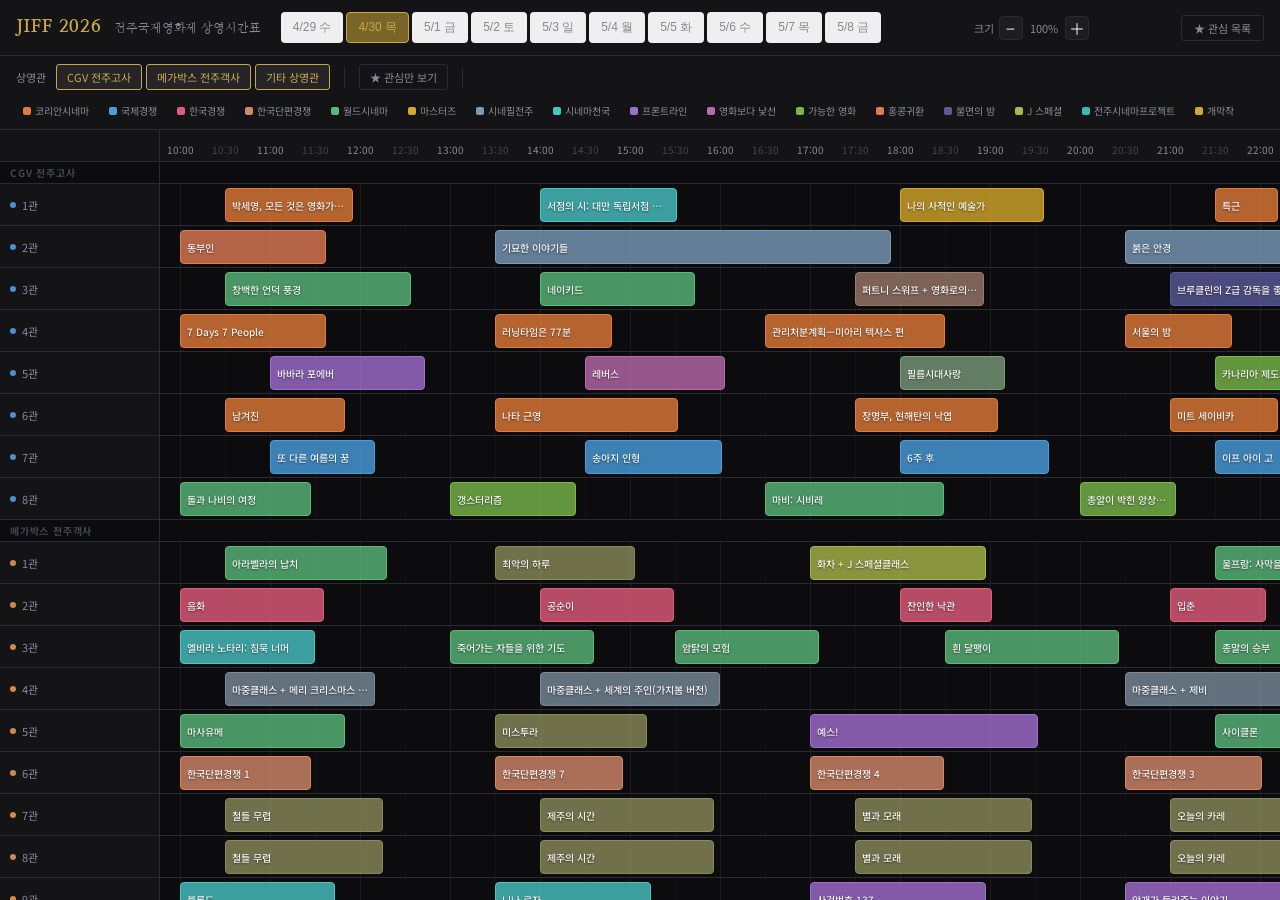
==== jiff2026.html @ 3c405b02 "chore: initialize jiff schedule timeline baseline" ====
<!DOCTYPE html>
<html lang="ko">
<head>
<meta charset="UTF-8">
<meta name="viewport" content="width=device-width, initial-scale=1.0">
<title>JIFF 2026 상영 시간표</title>
<link href="https://fonts.googleapis.com/css2?family=Nanum+Myeongjo:wght@400;700;800&family=Noto+Sans+KR:wght@300;400;500;700&display=swap" rel="stylesheet">
<style>
:root {
  --bg: #0c0c0e;
  --surface: #141417;
  --surface2: #1c1c21;
  --surface3: #252529;
  --border: #2a2a30;
  --text: #e8e8ec;
  --text-dim: #888898;
  --text-faint: #444458;
  --accent: #c8a84b;
  --accent-dim: #7a6529;
  --row-h: 42px;
  --time-scale: 1.5; /* px per minute */
  --label-w: 160px;
  --header-h: 56px;
}

* { box-sizing: border-box; margin: 0; padding: 0; }

body {
  background: var(--bg);
  color: var(--text);
  font-family: 'Noto Sans KR', sans-serif;
  font-size: 13px;
  height: 100vh;
  overflow: hidden;
  display: flex;
  flex-direction: column;
}

/* HEADER */
#app-header {
  background: var(--surface);
  border-bottom: 1px solid var(--border);
  padding: 0 16px;
  flex-shrink: 0;
  display: flex;
  align-items: center;
  gap: 20px;
  height: var(--header-h);
}
.logo {
  font-family: 'Nanum Myeongjo', serif;
  font-weight: 800;
  font-size: 18px;
  color: var(--accent);
  letter-spacing: 0.05em;
  white-space: nowrap;
}
.logo span { color: var(--text-dim); font-size: 12px; font-weight: 400; margin-left: 6px; }

/* DAY TABS */
.day-tabs {
  display: flex;
  gap: 3px;
  overflow-x: auto;
  flex-shrink: 0;
}
.day-tabs::-webkit-scrollbar { display: none; }
.day-tab {
  padding: 6px 11px;
  border-radius: 4px;
  cursor: pointer;
  font-size: 12px;
  white-space: nowrap;
  border: 1px solid transparent;
  color: var(--text-dim);
  transition: all 0.15s;
  font-weight: 500;
}
.day-tab:hover { background: var(--surface2); color: var(--text); }
.day-tab.active {
  background: var(--accent-dim);
  border-color: var(--accent);
  color: var(--accent);
}

/* CONTROLS BAR */
#controls {
  background: var(--surface);
  border-bottom: 1px solid var(--border);
  padding: 8px 16px;
  flex-shrink: 0;
  display: flex;
  gap: 10px;
  align-items: center;
  flex-wrap: wrap;
}
.filter-label { color: var(--text-dim); font-size: 11px; white-space: nowrap; }
.venue-filters { display: flex; gap: 4px; flex-wrap: wrap; }
.vf-btn {
  padding: 4px 10px;
  border-radius: 3px;
  border: 1px solid var(--border);
  background: transparent;
  color: var(--text-dim);
  font-size: 11px;
  cursor: pointer;
  transition: all 0.15s;
  font-family: inherit;
}
.vf-btn:hover { border-color: var(--accent-dim); color: var(--text); }
.vf-btn.active { background: var(--surface3); border-color: var(--accent); color: var(--accent); }

.sep { width: 1px; background: var(--border); height: 20px; margin: 0 4px; flex-shrink: 0; }

.bookmark-btn {
  margin-left: auto;
  padding: 4px 12px;
  border-radius: 3px;
  border: 1px solid var(--border);
  background: transparent;
  color: var(--text-dim);
  font-size: 11px;
  cursor: pointer;
  font-family: inherit;
  transition: all 0.15s;
  white-space: nowrap;
  flex-shrink: 0;
}
.bookmark-btn:hover { border-color: var(--accent); color: var(--accent); }
.bookmark-btn.has-items { border-color: var(--accent-dim); color: var(--accent); }

/* ZOOM CONTROLS */
.zoom-controls {
  display: flex;
  align-items: center;
  gap: 5px;
  flex-shrink: 0;
  margin-left: auto;
}
.zoom-btn {
  width: 24px; height: 24px;
  border-radius: 4px;
  border: 1px solid var(--border);
  background: var(--surface2);
  color: var(--text);
  font-size: 16px;
  cursor: pointer;
  display: flex; align-items: center; justify-content: center;
  transition: all 0.15s;
  font-family: inherit;
  line-height: 1;
}
.zoom-btn:hover { border-color: var(--accent); color: var(--accent); }
.zoom-label {
  font-size: 11px;
  color: var(--text-dim);
  min-width: 32px;
  text-align: center;
}

/* BOOKMARK HIGHLIGHT BUTTON */
.bm-highlight-btn {
  padding: 4px 10px;
  border-radius: 3px;
  border: 1px solid var(--border);
  background: transparent;
  color: var(--text-dim);
  font-size: 11px;
  cursor: pointer;
  font-family: inherit;
  transition: all 0.15s;
  white-space: nowrap;
  flex-shrink: 0;
}
.bm-highlight-btn:hover { border-color: var(--accent); color: var(--accent); }
.bm-highlight-btn.active {
  background: rgba(200,168,75,0.15);
  border-color: var(--accent);
  color: var(--accent);
}

/* TIMETABLE AREA */
#timetable-area {
  flex: 1;
  display: flex;
  overflow: hidden;
}

/* VENUE LABELS */
#venue-labels {
  width: var(--label-w);
  flex-shrink: 0;
  overflow: hidden;
  background: var(--surface);
  border-right: 1px solid var(--border);
  display: flex;
  flex-direction: column;
}
.venue-label-spacer {
  height: 32px;
  flex-shrink: 0;
  border-bottom: 1px solid var(--border);
  background: var(--surface);
}
#venue-label-scroll {
  flex: 1;
  overflow: hidden;
}
.venue-label {
  height: var(--row-h);
  display: flex;
  align-items: center;
  padding: 0 10px;
  font-size: 11px;
  color: var(--text-dim);
  border-bottom: 1px solid var(--border);
  white-space: nowrap;
  overflow: hidden;
  text-overflow: ellipsis;
  gap: 6px;
}
.venue-label .vgroup-dot {
  width: 6px; height: 6px; border-radius: 50%; flex-shrink: 0;
}
.venue-label:hover { background: var(--surface2); color: var(--text); }

/* GROUP SEPARATOR */
.venue-group-header {
  height: 22px;
  display: flex;
  align-items: center;
  padding: 0 10px;
  font-size: 10px;
  color: var(--text-faint);
  font-weight: 700;
  letter-spacing: 0.08em;
  text-transform: uppercase;
  background: var(--bg);
  border-bottom: 1px solid var(--border);
}
.venue-group-header-timeline {
  height: 22px;
  border-bottom: 1px solid var(--border);
  background: var(--bg);
  position: relative;
}

/* TIMELINE SCROLL AREA */
#timeline-scroll {
  flex: 1;
  overflow: auto;
  position: relative;
}

/* TIME AXIS */
#time-axis {
  height: 32px;
  background: var(--surface);
  border-bottom: 1px solid var(--border);
  position: sticky;
  top: 0;
  z-index: 10;
  display: flex;
  align-items: flex-end;
}
.time-mark {
  position: absolute;
  bottom: 0;
  font-size: 10px;
  color: var(--text-faint);
  transform: translateX(-50%);
  padding-bottom: 4px;
  white-space: nowrap;
  pointer-events: none;
}
.time-mark.full-hour { color: var(--text-dim); }

/* GRID LINES */
#grid-lines {
  position: absolute;
  top: 0; left: 0; right: 0; bottom: 0;
  pointer-events: none;
  z-index: 0;
}
.grid-line-hour {
  position: absolute;
  top: 0; bottom: 0;
  width: 1px;
  background: var(--border);
  opacity: 0.6;
}
.grid-line-half {
  position: absolute;
  top: 0; bottom: 0;
  width: 1px;
  background: var(--border);
  opacity: 0.25;
}

/* ROWS */
.row-wrapper {
  position: relative;
  height: var(--row-h);
  border-bottom: 1px solid var(--border);
}
.row-wrapper:hover { background: rgba(255,255,255,0.02); }

/* FILM BLOCKS */
.film-block {
  position: absolute;
  top: 4px;
  height: calc(var(--row-h) - 8px);
  border-radius: 4px;
  cursor: pointer;
  overflow: hidden;
  transition: filter 0.1s, transform 0.1s;
  display: flex;
  align-items: center;
  padding: 0 6px;
  border: 1px solid rgba(0,0,0,0.2);
  z-index: 1;
  min-width: 4px;
}
.film-block:hover {
  filter: brightness(1.25);
  transform: scaleY(1.05);
  z-index: 100;
}
.film-block.bookmarked::after {
  content: '★';
  position: absolute;
  top: 1px;
  right: 3px;
  font-size: 9px;
  color: #fff;
  opacity: 0.9;
}
.film-title-text {
  font-size: 10px;
  font-weight: 500;
  white-space: nowrap;
  overflow: hidden;
  text-overflow: ellipsis;
  color: rgba(255,255,255,0.92);
  text-shadow: 0 1px 2px rgba(0,0,0,0.5);
  pointer-events: none;
  flex: 1;
}

/* TOOLTIP */
#tooltip {
  position: fixed;
  background: #1e1e26;
  border: 1px solid var(--accent-dim);
  border-radius: 8px;
  padding: 12px 14px;
  max-width: 280px;
  z-index: 1000;
  pointer-events: none;
  display: none;
  box-shadow: 0 8px 32px rgba(0,0,0,0.6);
}
#tooltip.visible { display: block; }
.tt-section { font-size: 10px; color: var(--accent); font-weight: 700; letter-spacing: 0.05em; margin-bottom: 4px; }
.tt-title { font-size: 14px; font-family: 'Nanum Myeongjo', serif; font-weight: 700; color: #fff; margin-bottom: 6px; line-height: 1.3; }
.tt-meta { font-size: 11px; color: var(--text-dim); line-height: 1.8; }
.tt-meta strong { color: var(--text); }
.tt-shorts { font-size: 10px; color: var(--text-dim); margin-top: 4px; line-height: 1.6; }
.tt-tags { display: flex; gap: 4px; margin-top: 6px; flex-wrap: wrap; }
.tt-tag { font-size: 9px; padding: 2px 6px; border-radius: 10px; background: var(--surface3); color: var(--text-dim); }
.tt-tag.gv { background: rgba(200,168,75,0.2); color: var(--accent); }
.tt-bookmark-hint { font-size: 10px; color: var(--text-faint); margin-top: 6px; text-align: right; }

/* BOOKMARKS PANEL */
#bookmarks-panel {
  position: fixed;
  right: 0; top: 0; bottom: 0;
  width: 300px;
  background: var(--surface);
  border-left: 1px solid var(--border);
  z-index: 200;
  display: flex;
  flex-direction: column;
  transform: translateX(100%);
  transition: transform 0.25s ease;
}
#bookmarks-panel.open { transform: translateX(0); }
.bp-header {
  padding: 16px;
  border-bottom: 1px solid var(--border);
  display: flex;
  align-items: center;
  justify-content: space-between;
}
.bp-header h3 { font-size: 14px; color: var(--accent); font-family: 'Nanum Myeongjo', serif; }
.bp-close { background: none; border: none; color: var(--text-dim); cursor: pointer; font-size: 18px; }
#bookmarks-list { flex: 1; overflow-y: auto; padding: 8px; }
.bm-item {
  background: var(--surface2);
  border: 1px solid var(--border);
  border-radius: 6px;
  padding: 10px;
  margin-bottom: 6px;
  display: flex;
  gap: 8px;
  align-items: flex-start;
}
.bm-color { width: 4px; border-radius: 2px; flex-shrink: 0; align-self: stretch; }
.bm-info { flex: 1; }
.bm-title { font-size: 12px; font-weight: 600; color: var(--text); margin-bottom: 2px; }
.bm-meta { font-size: 10px; color: var(--text-dim); }
.bm-remove { background: none; border: none; color: var(--text-faint); cursor: pointer; font-size: 14px; flex-shrink: 0; }
.bm-remove:hover { color: #e05; }
.bp-empty { text-align: center; color: var(--text-faint); font-size: 12px; padding: 40px 20px; line-height: 1.8; }

/* LEGEND */
.legend {
  display: flex; gap: 6px; flex-wrap: wrap; align-items: center;
}
.legend-item {
  display: flex; align-items: center; gap: 4px;
  font-size: 10px; color: var(--text-dim);
  cursor: pointer;
  padding: 2px 6px;
  border-radius: 3px;
  border: 1px solid transparent;
  transition: all 0.15s;
}
.legend-item:hover { background: var(--surface3); }
.legend-item.dimmed { opacity: 0.35; }
.legend-dot { width: 8px; height: 8px; border-radius: 2px; flex-shrink: 0; }

/* SCROLLBAR */
#timeline-scroll::-webkit-scrollbar { width: 6px; height: 6px; }
#timeline-scroll::-webkit-scrollbar-track { background: var(--bg); }
#timeline-scroll::-webkit-scrollbar-thumb { background: var(--surface3); border-radius: 3px; }

/* NOW LINE */
.now-line {
  position: absolute;
  top: 0; bottom: 0;
  width: 2px;
  background: rgba(255,80,80,0.7);
  z-index: 5;
  pointer-events: none;
}

/* OVERLAY for bookmarks close */
#overlay {
  display: none;
  position: fixed; inset: 0;
  z-index: 150;
  background: rgba(0,0,0,0.4);
}
#overlay.open { display: block; }
</style>
</head>
<body>

<div id="app-header">
  <div class="logo">JIFF 2026 <span>전주국제영화제 상영시간표</span></div>
  <div class="day-tabs" id="dayTabs"></div>
  <div class="zoom-controls" id="zoomControls">
    <span class="filter-label">크기</span>
    <button class="zoom-btn" onclick="changeZoom(-1)" title="축소">−</button>
    <span class="zoom-label" id="zoomLabel">100%</span>
    <button class="zoom-btn" onclick="changeZoom(1)" title="확대">＋</button>
  </div>
  <button class="bookmark-btn" id="bookmarkBtn" onclick="toggleBookmarks()">★ 관심 목록 <span id="bmCount"></span></button>
</div>

<div id="controls">
  <span class="filter-label">상영관</span>
  <div class="venue-filters" id="venueFilters"></div>
  <div class="sep"></div>
  <button class="bm-highlight-btn" id="bmHighlightBtn" onclick="toggleBookmarkHighlight()" title="관심 목록만 하이라이트">★ 관심만 보기</button>
  <div class="sep"></div>
  <div class="legend" id="legend"></div>
</div>

<div id="timetable-area">
  <div id="venue-labels">
    <div class="venue-label-spacer"></div>
    <div id="venue-label-scroll"></div>
  </div>
  <div id="timeline-scroll">
    <div id="time-axis"></div>
    <div id="timeline-content" style="position:relative;"></div>
  </div>
</div>

<div id="tooltip"></div>
<div id="overlay" onclick="closeBookmarks()"></div>
<div id="bookmarks-panel">
  <div class="bp-header">
    <h3>★ 관심 목록</h3>
    <button class="bp-close" onclick="closeBookmarks()">✕</button>
  </div>
  <div id="bookmarks-list"></div>
</div>

<script>
// ============================================================
// DATA
// ============================================================
const CSV_RAW = `날짜,상영관,상영회차,섹션,제목,상영작(단편 목록),시작시간,종료시간,상영코드,언어/등급/이벤트
2026-04-29,한국소리문화의전당 모악당,4회,개막작,개막식 + 개막작: 나의 사적인 예술가,나의 사적인 예술가,19:00,20:36,001,EK12
2026-04-30,전주디지털독립영화관,1회,영화보다 낯선,영화보다 낯선 단편 2,포에버...포에버 / 침묵의 빛 / 개발의 유령 / 플림 플램,10:30,11:37,117,HKEAll
2026-04-30,전주디지털독립영화관,2회,특별전: 조금 낯선 안성기를 만나다,기쁜 우리 젊은 날,,14:00,16:06,136,KEAllGV
2026-04-30,전주디지털독립영화관,4회,특별전: 조금 낯선 안성기를 만나다,남자는 괴로워,,19:30,21:20,155,KEAllGV
2026-04-30,CGV전주고사 1관,1회,코리안시네마,"박세영, 모든 것은 영화가 된다: 단편","땅거미 / 1993년 / 윈도우리커 / 원령공주 / 체크패턴 / 미쉘",10:30,11:55,109,KEKE12
2026-04-30,CGV전주고사 1관,2회,시네마천국,서점의 시: 대만 독립서점 이야기 + 영특한 대화,서점의 시: 대만 독립서점 이야기,14:00,15:31,130,HKEAllGV
2026-04-30,CGV전주고사 1관,3회,개막작,나의 사적인 예술가,,18:00,19:36,151,EK12GV
2026-04-30,CGV전주고사 1관,4회,코리안시네마,특근,,21:30,22:12,169,KK12GV
2026-04-30,CGV전주고사 2관,1회,홍콩귀환,동부인,,10:00,11:37,101,HKEAll
2026-04-30,CGV전주고사 2관,2회,시네필전주,기묘한 이야기들,,13:30,17:54,120,HKE12
2026-04-30,CGV전주고사 2관,4회,시네필전주,붉은 안경,,20:30,22:31,158,HKE15
2026-04-30,CGV전주고사 3관,1회,월드시네마,창백한 언덕 풍경,,10:30,12:34,110,HKE12
2026-04-30,CGV전주고사 3관,2회,월드시네마,네이키드,,14:00,15:43,131,EK19
2026-04-30,CGV전주고사 3관,3회,특별전: 뉴욕 언더그라운드,퍼트니 스워프 + 영화로의 여행,퍼트니 스워프,17:30,18:56,146,EK19GV
2026-04-30,CGV전주고사 3관,4회,불면의 밤,브루클린의 Z급 감독을 좋아하게 됐어,,21:00,22:26,163,HKE12GV
2026-04-30,CGV전주고사 4관,1회,코리안시네마,7 Days 7 People,,10:00,11:37,102,KKE12GV
2026-04-30,CGV전주고사 4관,2회,코리안시네마,러닝타임은 77분,,13:30,14:48,121,KE12GV
2026-04-30,CGV전주고사 4관,3회,코리안시네마,관리처분계획—미아리 텍사스 편,,16:30,18:30,139,KKE15GV
2026-04-30,CGV전주고사 4관,4회,코리안시네마,서울의 밤,,20:30,21:41,159,KE12GV
2026-04-30,CGV전주고사 5관,1회,프론트라인,바바라 포에버,,11:00,12:43,118,EKE19
2026-04-30,CGV전주고사 5관,2회,영화보다 낯선,레버스,,14:30,16:03,261,HKEAll
2026-04-30,CGV전주고사 5관,3회,특별전: 조금 낯선 안성기를 만나다,필름시대사랑,,18:00,19:10,152,KE15GV
2026-04-30,CGV전주고사 5관,4회,가능한 영화,카나리아 제도의 식물,,21:30,22:37,170,HKEAllGV
2026-04-30,CGV전주고사 6관,1회,코리안시네마,남겨진,,10:30,11:50,111,KE12GV
2026-04-30,CGV전주고사 6관,2회,코리안시네마,나타 근영,,13:30,15:32,122,KE12GV
2026-04-30,CGV전주고사 6관,3회,코리안시네마,"장명부, 현해탄의 낙엽",,17:30,19:05,147,HKEAllGV
2026-04-30,CGV전주고사 6관,4회,코리안시네마,미트 세이비카,,21:00,22:12,164,HKE12
2026-04-30,CGV전주고사 7관,1회,국제경쟁,또 다른 여름의 꿈,,11:00,12:10,119,HKE12GV
2026-04-30,CGV전주고사 7관,2회,국제경쟁,송아지 인형,,14:30,16:01,138,HKEAllGV
2026-04-30,CGV전주고사 7관,3회,국제경쟁,6주 후,,18:00,19:39,153,HKE12GV
2026-04-30,CGV전주고사 7관,4회,국제경쟁,이프 아이 고,,21:30,23:02,171,EK15GV
2026-04-30,CGV전주고사 8관,1회,월드시네마,돌과 나비의 여정,,10:00,11:27,103,EKAll
2026-04-30,CGV전주고사 8관,2회,가능한 영화,갱스터리즘,,13:00,14:24,123,EKEAll
2026-04-30,CGV전주고사 8관,3회,월드시네마,마비: 시비레,,16:30,18:29,140,HKE15
2026-04-30,CGV전주고사 8관,4회,가능한 영화,총알이 박힌 앙상한 나무들,,20:00,21:04,156,HKE15GV
2026-04-30,메가박스 전주객사 1관,1회,월드시네마,아라벨라의 납치,,10:30,12:18,112,HKE12
2026-04-30,메가박스 전주객사 1관,2회,특별상영,최악의 하루,,13:30,15:03,124,HE15GV
2026-04-30,메가박스 전주객사 1관,3회,J 스페셜,화차 + J 스페셜클래스,화차,17:00,18:57,148,KE15GV
2026-04-30,메가박스 전주객사 1관,4회,월드시네마,울프람: 사막을 건너는 아이들,,21:30,23:12,172,HKE15
2026-04-30,메가박스 전주객사 2관,1회,한국경쟁,음화,,10:00,11:36,104,HKE19GV
2026-04-30,메가박스 전주객사 2관,2회,한국경쟁,공순이,,14:00,15:29,132,KEAllGV
2026-04-30,메가박스 전주객사 2관,3회,한국경쟁,잔인한 낙관,,18:00,19:01,154,KE15GV
2026-04-30,메가박스 전주객사 2관,4회,한국경쟁,입춘,,21:00,22:04,166,KE12GV
2026-04-30,메가박스 전주객사 3관,1회,시네마천국,엘비라 노타리: 침묵 너머,,10:00,11:30,113,HKEAll
2026-04-30,메가박스 전주객사 3관,2회,월드시네마,죽어가는 자들을 위한 기도,,13:00,14:36,114,EKE15
2026-04-30,메가박스 전주객사 3관,3회,월드시네마,암탉의 모험,,15:30,17:06,141,HKEAll
2026-04-30,메가박스 전주객사 3관,4회,월드시네마,흰 달팽이,,18:30,20:26,160,HKE15
2026-04-30,메가박스 전주객사 3관,5회,월드시네마,종말의 승부,,21:30,23:17,125,HKEAll
2026-04-30,메가박스 전주객사 4관,1회,특별전: 전주X마중,마중클래스 + 메리 크리스마스 미스터 모,,10:30,12:10,174,KX12GV
2026-04-30,메가박스 전주객사 4관,2회,특별전: 전주X마중,마중클래스 + 세계의 주인(가치봄 버전),,14:00,16:00,133,KK12GV
2026-04-30,메가박스 전주객사 4관,4회,특별전: 전주X마중,마중클래스 + 제비,,20:30,22:48,165,KX15GV
2026-04-30,메가박스 전주객사 5관,1회,월드시네마,마사유메,,10:00,11:50,105,HKEAll
2026-04-30,메가박스 전주객사 5관,2회,특별상영,미스투라,,13:30,15:11,126,HKE12
2026-04-30,메가박스 전주객사 5관,3회,프론트라인,예스!,,17:00,19:32,142,HKE15
2026-04-30,메가박스 전주객사 5관,4회,월드시네마,사이클론,,21:30,23:30,173,HKE19
2026-04-30,메가박스 전주객사 6관,1회,한국단편경쟁,한국단편경쟁 1,"녹백 / 콜라와 오차 / 미러리스 시티 뷰",10:00,11:27,106,HKE12
2026-04-30,메가박스 전주객사 6관,2회,한국단편경쟁,한국단편경쟁 7,"나무가 기운 쪽으로 / 문 너머 / 진짜 크리스마스 / 유목",13:30,14:55,127,KEKE12
2026-04-30,메가박스 전주객사 6관,3회,한국단편경쟁,한국단편경쟁 4,"노래가 심금을 울린다 / 포스트 푸 드롭 / 끈",17:00,18:29,143,HKE12
2026-04-30,메가박스 전주객사 6관,4회,한국단편경쟁,한국단편경쟁 3,"해피리 에버 애프터. / 웰컴 투 셋 / 당신의 여름 / 메밀묵",20:30,22:01,161,HKE12
2026-04-30,메가박스 전주객사 7관,1회,특별상영: 지역쇼케이스,철들 무렵,,10:30,12:15,115,KE12
2026-04-30,메가박스 전주객사 7관,2회,특별상영: 지역쇼케이스,제주의 시간,,14:00,15:56,134,KEKEAll
2026-04-30,메가박스 전주객사 7관,3회,특별상영: 지역쇼케이스,별과 모래,,17:30,19:28,149,KE12
2026-04-30,메가박스 전주객사 7관,4회,특별상영: 지역쇼케이스,오늘의 카레,,21:00,22:59,167,KE12
2026-04-30,메가박스 전주객사 8관,1회,특별상영: 지역쇼케이스,철들 무렵,,10:30,12:15,116,KE12
2026-04-30,메가박스 전주객사 8관,2회,특별상영: 지역쇼케이스,제주의 시간,,14:00,15:56,135,KEKEAll
2026-04-30,메가박스 전주객사 8관,3회,특별상영: 지역쇼케이스,별과 모래,,17:30,19:28,150,KE12
2026-04-30,메가박스 전주객사 8관,4회,특별상영: 지역쇼케이스,오늘의 카레,,21:00,22:59,168,KE12
2026-04-30,메가박스 전주객사 9관,1회,시네마천국,블론드,,10:00,11:43,107,HKEAll
2026-04-30,메가박스 전주객사 9관,2회,시네마천국,니나 로자,,13:30,15:14,128,HKEAll
2026-04-30,메가박스 전주객사 9관,3회,프론트라인,사건번호 137,,17:00,18:57,144,HKE12
2026-04-30,메가박스 전주객사 9관,4회,프론트라인,안개가 들려주는 이야기,,20:30,22:44,162,HKE12
2026-04-30,메가박스 전주객사 10관,1회,마스터즈,선악을 알게 하는 나무,,10:00,11:41,108,HKEAll
2026-04-30,메가박스 전주객사 10관,2회,월드시네마,리-크리에이션,,13:30,15:00,129,EKE12
2026-04-30,메가박스 전주객사 10관,3회,프론트라인,우린 무엇이 될까?,,17:00,18:28,145,EKE15
2026-04-30,메가박스 전주객사 10관,4회,마스터즈,샷 리버스 샷 + 퍽 더 폴리스,"샷 리버스 샷 / 퍽 더 폴리스",20:00,21:38,157,HKEAll
2026-05-01,전북대학교 삼성문화회관,2회,개막작,나의 사적인 예술가,,13:00,14:36,281,EK12GV
2026-05-01,전북대학교 삼성문화회관,3회,J 스페셜,아라비아의 로렌스 + J 스페셜클래스,아라비아의 로렌스,16:30,20:17,245,EK12GV
2026-05-01,전주디지털독립영화관,1회,J 스페셜,청년의 바다 + J 스페셜클래스,청년의 바다,10:00,10:56,210,HKE15GV
2026-05-01,전주디지털독립영화관,2회,특별전: 조금 낯선 안성기를 만나다,이방인,,13:00,14:33,225,KEAllGV
2026-05-01,전주디지털독립영화관,3회,특별전: 조금 낯선 안성기를 만나다,페어러브,,17:00,18:57,252,KE12GV
2026-05-01,전주디지털독립영화관,4회,특별전: 뉴욕 언더그라운드,뉴욕 언더그라운드 잭 스미스 1,"노 프레지던트 / 나는 남자 이본느 드 카를로였다",21:30,22:43,279,EK19
2026-05-01,CGV전주고사 1관,1회,특별상영,영특한 대화: 마더(흑백판) + 라이브톤,마더(흑백판),11:00,13:08,217,KE19GV
2026-05-01,CGV전주고사 1관,3회,세미나,버추얼 프로덕션 세미나,,15:00,17:00,239,GV
2026-05-01,CGV전주고사 1관,4회,마스터즈,밤의 여정 + 집으로 + 마스터클래스,"밤의 여정 + 집으로",19:00,20:45,262,HKEAllGV
2026-05-01,CGV전주고사 1관,5회,불면의 밤,심야상영 1,"저주 / 불완전한 의자 / 브루클린의 Z급 감독을 좋아하게 됐어 / 세계의 끝으로부터",23:59,05:27,1113,HKE19
2026-05-01,CGV전주고사 2관,1회,게스트 시네필,불량배들,,10:30,11:55,211,HKE12
2026-05-01,CGV전주고사 2관,2회,시네마천국,토우,,13:30,15:16,227,EK12
2026-05-01,CGV전주고사 2관,3회,홍콩귀환,팔림프세스트: 이름에 관한 이야기,,17:00,18:49,247,HKEAll
2026-05-01,CGV전주고사 2관,4회,시네필전주,쳐다보지 마라,,20:30,22:20,266,EK19
2026-05-01,CGV전주고사 2관,5회,불면의 밤,심야상영 1,"저주 / 불완전한 의자 / ...",23:59,05:27,1112,HKE19
2026-05-01,CGV전주고사 3관,1회,시네필전주,네 멋대로 해라!! 영웅계획,,10:00,11:24,201,HKE15
2026-05-01,CGV전주고사 3관,2회,월드시네마,너바나 더 밴드 + 영특한 대화,너바나 더 밴드,13:00,14:41,220,EK12GV
2026-05-01,CGV전주고사 3관,3회,월드시네마,런던,,17:00,19:03,214,HKEAll
2026-05-01,CGV전주고사 3관,4회,마스터즈,내가 살아있다면,,20:00,21:42,263,HKEAllGV
2026-05-01,CGV전주고사 3관,5회,불면의 밤,심야상영 1,"저주 / 불완전한 의자 / ...",23:59,05:27,1111,HKE19
2026-05-01,CGV전주고사 4관,1회,코리안시네마,음악만세,,10:00,11:50,202,KEAllGV
2026-05-01,CGV전주고사 4관,2회,코리안시네마,졸업앨범: 선생님을 기다렸다,,13:30,15:12,228,KE12GV
2026-05-01,CGV전주고사 4관,3회,전주시네마프로젝트,리틀 라이프,,17:00,18:30,249,KEAllGV
2026-05-01,CGV전주고사 4관,4회,코리안시네마,흐린 창문 너머의 누군가,,20:30,21:51,267,KE12GV
2026-05-01,CGV전주고사 5관,1회,홍콩귀환,애살,,11:00,12:33,218,HKE19
2026-05-01,CGV전주고사 5관,2회,월드시네마,잃어버린 말들,,14:30,16:09,237,KEKE12GV
2026-05-01,CGV전주고사 5관,3회,게스트 시네필,포르타베야: 아방가르드 영화,"호안 미로 / 뱀파이어",18:00,19:23,256,HKEAll
2026-05-01,CGV전주고사 5관,4회,특별전: 뉴욕 언더그라운드,그리저의 궁전,,21:30,23:01,272,EK15
2026-05-01,CGV전주고사 6관,1회,코리안시네마,필링,,10:30,12:11,212,KE12GV
2026-05-01,CGV전주고사 6관,2회,코리안시네마,이상 가족,,14:00,15:41,234,KE12GV
2026-05-01,CGV전주고사 6관,3회,코리안시네마,지축의 밤,,17:30,19:01,253,KE12GV
2026-05-01,CGV전주고사 6관,4회,코리안시네마,후광,,21:00,22:47,270,KE12GV
2026-05-01,CGV전주고사 7관,1회,국제경쟁,미치유키: 시간의 목소리,,11:00,12:19,219,HKEAllGV
2026-05-01,CGV전주고사 7관,2회,국제경쟁,판타지,,14:30,15:49,238,HKE15GV
2026-05-01,CGV전주고사 7관,3회,국제경쟁,이프 아이 고,,18:00,19:32,257,EK15GV
2026-05-01,CGV전주고사 7관,4회,국제경쟁,돌과 깃털,,21:30,22:53,273,HKE12GV
2026-05-01,CGV전주고사 8관,1회,마스터즈,리메이크,,10:00,11:57,203,EK15
2026-05-01,CGV전주고사 8관,2회,시네마천국,데릭 vs 데릭,,13:30,14:59,229,EKEAll
2026-05-01,CGV전주고사 8관,3회,시네필전주,영화를 만들기 위해 필요한 것은 총이 전부다,,16:30,18:56,243,HKEAll
2026-05-01,CGV전주고사 8관,4회,영화보다 낯선,영화보다 낯선 단편 3,"펠트 / 평평한 지구 / 표면 기억 망각 / 필름 핀",21:30,22:46,274,HKEAll
2026-05-01,메가박스 전주객사 1관,1회,프론트라인,아메리칸 파추코: 루이스 발데즈의 전설,,10:00,11:33,204,HKEAll
2026-05-01,메가박스 전주객사 1관,2회,마스터즈,춘슈 + 영특한 대화,춘슈,13:00,15:03,221,HKE12GV
2026-05-01,메가박스 전주객사 1관,3회,특별상영,진짜 사나이,,17:30,19:17,254,KE19GV
2026-05-01,메가박스 전주객사 1관,4회,특별상영,산산조각,,21:30,22:04,275,KEAllGV
2026-05-01,메가박스 전주객사 2관,1회,한국경쟁,시민오랑,,10:30,11:54,213,HKEAllGV
2026-05-01,메가박스 전주객사 2관,2회,한국경쟁,같은 계절을 보낸다는 건,,14:00,16:07,235,KE12GV
2026-05-01,메가박스 전주객사 2관,3회,한국경쟁,회생,,18:00,19:29,258,KKE12GV
2026-05-01,메가박스 전주객사 2관,4회,한국경쟁,흘려보낸 여름,,21:30,22:57,276,KE12GV
2026-05-01,메가박스 전주객사 3관,1회,월드시네마,창백한 언덕 풍경,,10:00,12:04,205,HKE12
2026-05-01,메가박스 전주객사 3관,2회,영화보다 낯선,계절들,,13:30,14:53,230,HKEAll
2026-05-01,메가박스 전주객사 3관,3회,시네필전주,베니타,,16:30,17:52,244,EKEAll
2026-05-01,메가박스 전주객사 3관,4회,프론트라인,그녀: 공장의 전사들,,20:00,21:14,264,HKE12
2026-05-01,메가박스 전주객사 4관,1회,특별전: 전주X마중,마중클래스 + 파이란,,10:00,11:56,280,KX15GV
2026-05-01,메가박스 전주객사 4관,3회,특별전: 전주X마중,마중클래스 + 교생실습,,18:00,19:35,255,KKE12GV
2026-05-01,메가박스 전주객사 4관,4회,월드시네마,푸른 왜가리,,21:30,23:01,271,HKE12
2026-05-01,메가박스 전주객사 5관,1회,영화보다 낯선,여덟 개의 다리,,10:00,11:23,206,XXAll
2026-05-01,메가박스 전주객사 5관,2회,가능한 영화,나머진 다 소음일 뿐,,13:00,14:11,222,HKEAll
2026-05-01,메가박스 전주객사 5관,3회,영화보다 낯선,구리,,16:00,17:19,240,HKE15
2026-05-01,메가박스 전주객사 5관,4회,프론트라인,예스!,,19:00,21:32,137,HKE15
2026-05-01,메가박스 전주객사 6관,1회,한국단편경쟁,한국단편경쟁 6,"피켓 디자인하실 분? / 잔상 / 영성체",10:00,11:26,207,KKE12
2026-05-01,메가박스 전주객사 6관,2회,한국단편경쟁,한국단편경쟁 8,"포토트로피즘 / 내게 쓰인 편지 / 건주",13:30,14:59,231,KEKE12
2026-05-01,메가박스 전주객사 6관,3회,한국단편경쟁,한국단편경쟁 2,"폐축 / 반달 / 고래사냥 / 영업일지",17:00,18:33,246,HKE15
2026-05-01,메가박스 전주객사 6관,4회,한국단편경쟁,한국단편경쟁 5,"텃밭 / 메트로폴리탄 라이드 / 부재중 통화 / 하얀양말",20:30,21:55,268,KE12
2026-05-01,메가박스 전주객사 7관,1회,특별상영: 지역쇼케이스,지역쇼케이스 단편 2,"연결-환상 / 부자산행 / 첫 문장을 쓰기 전",10:30,11:41,215,KEKE12
2026-05-01,메가박스 전주객사 7관,2회,특별상영: 지역쇼케이스,지역쇼케이스 단편 1,"노이즈 캔슬링 / 유령 / 잠수금지 / 파란불",13:30,15:09,232,KE15
2026-05-01,메가박스 전주객사 7관,3회,특별상영: 지역쇼케이스,10월의 어느 멋진 날에,,16:00,17:21,241,KE12
2026-05-01,메가박스 전주객사 7관,4회,특별상영: 지역쇼케이스,방방과 플라나리아,,18:30,20:01,259,KEE12
2026-05-01,메가박스 전주객사 7관,5회,특별전: 조금 낯선 안성기를 만나다,부러진 화살,,21:30,23:13,277,KE15
2026-05-01,메가박스 전주객사 8관,1회,특별상영: 지역쇼케이스,지역쇼케이스 단편 2,"연결-환상 / 부자산행 / 첫 문장을 쓰기 전",10:30,11:41,216,KEKE12
2026-05-01,메가박스 전주객사 8관,2회,특별상영: 지역쇼케이스,지역쇼케이스 단편 1,"노이즈 캔슬링 / 유령 / 잠수금지 / 파란불",13:30,15:09,233,KE15
2026-05-01,메가박스 전주객사 8관,3회,특별상영: 지역쇼케이스,10월의 어느 멋진 날에,,16:00,17:21,242,KE12
2026-05-01,메가박스 전주객사 8관,4회,특별상영: 지역쇼케이스,방방과 플라나리아,,18:30,20:01,260,KEE12
2026-05-01,메가박스 전주객사 8관,5회,특별전: 조금 낯선 안성기를 만나다,부러진 화살,,21:30,23:13,278,KE15
2026-05-01,메가박스 전주객사 9관,1회,프론트라인,우린 무엇이 될까?,,10:00,11:28,208,EKE15
2026-05-01,메가박스 전주객사 9관,2회,프론트라인,안개가 들려주는 이야기,,13:00,15:14,223,HKE12
2026-05-01,메가박스 전주객사 9관,3회,프론트라인,전쟁 중에 이혼을 한다는 것,,17:00,18:49,250,HKE15
2026-05-01,메가박스 전주객사 9관,4회,프론트라인,사건번호 137,,20:30,22:27,269,HKE12
2026-05-01,메가박스 전주객사 10관,1회,시네마천국,서점의 시: 대만 독립서점 이야기,,10:00,11:31,209,HKEAll
2026-05-01,메가박스 전주객사 10관,2회,월드시네마,돌과 나비의 여정,,13:00,14:27,224,EKAllGV
2026-05-01,메가박스 전주객사 10관,3회,시네마천국,코미디 패밀리 스타일,,17:00,18:10,251,HKEAll
2026-05-01,메가박스 전주객사 10관,4회,홍콩귀환,비단의 그림자,,20:00,21:03,265,HKEAll
2026-05-02,전북대학교 삼성문화회관,2회,시네마천국,토우,,13:00,14:46,324,EK12
2026-05-02,전북대학교 삼성문화회관,3회,시네필전주,나자,,16:30,18:08,343,HKE15
2026-05-02,전북대학교 삼성문화회관,4회,마스터즈,피아노 사고,,19:30,20:58,226,HKE15
2026-05-02,전주디지털독립영화관,1회,특별전: 조금 낯선 안성기를 만나다,남자는 괴로워,,10:30,12:20,318,KEAll
2026-05-02,전주디지털독립영화관,2회,시네필전주,하버드 필름 아카이브 단편,"창조 / 크로스로드 / 핸드 헬드 데이",14:30,15:37,338,EX12
2026-05-02,전주디지털독립영화관,3회,영화보다 낯선,영화보다 낯선 단편 2,"포에버...포에버 / 침묵의 빛 / 개발의 유령 / 플림 플램",19:00,20:07,362,HKEAll
2026-05-02,전주디지털독립영화관,4회,영화보다 낯선,영화보다 낯선 단편 1,"인간의 조건 / 러버 러버즈 / X텐디드 릴리즈 / 불멸에 관한 탐구",21:30,22:40,382,HKE15
2026-05-02,CGV전주고사 1관,1회,J 스페셜,낮은 목소리 2 + J 스페셜클래스,낮은 목소리 2,10:00,11:11,301,KKEAllGV
2026-05-02,CGV전주고사 1관,2회,불면의 밤,저주 + 영특한 대화,저주,13:30,15:05,326,HKE19GV
2026-05-02,CGV전주고사 1관,3회,시네필전주,메가닥 + 마스터클래스,메가닥,17:00,18:48,344,EK12GV
2026-05-02,CGV전주고사 1관,4회,특별전: 뉴욕 언더그라운드,뉴욕 언더그라운드 잭 스미스 2,"블론드 코브라 / 황홀한 피조물들",21:30,22:48,371,EK19
2026-05-02,CGV전주고사 1관,5회,불면의 밤,심야상영 2,"프로젝토 글로벌 / 애니마트 / 신의 개",23:59,05:26,2111,HKE19
2026-05-02,CGV전주고사 2관,1회,마스터즈,다오,,10:30,13:35,311,HKE12
2026-05-02,CGV전주고사 2관,2회,전주시네마프로젝트,"개인과 군중의, 몸",,15:30,16:45,248,HKEAll
2026-05-02,CGV전주고사 2관,3회,월드시네마,암탉의 모험,,18:00,19:36,345,HKEAll
2026-05-02,CGV전주고사 2관,4회,시네마천국,블론드,,21:00,22:43,365,HKEAll
2026-05-02,CGV전주고사 2관,5회,불면의 밤,심야상영 2,"프로젝토 글로벌 / 애니마트 / 신의 개",23:59,05:26,2112,HKE19
2026-05-02,CGV전주고사 3관,1회,시네마천국,데릭 vs 데릭,,10:00,11:29,303,EKEAll
2026-05-02,CGV전주고사 3관,2회,코리안시네마,특근 + 영특한 대화,특근,13:30,14:12,327,KK12GV
2026-05-02,CGV전주고사 3관,3회,특별상영,산산조각 + 영특한 대화,산산조각,17:30,18:04,349,KEAllGV
2026-05-02,CGV전주고사 3관,4회,특별상영,농심 신라면 GV,"라면이 뿔기 전에 / 라면이 떨어지면",21:30,22:10,372,KEAllGV
2026-05-02,CGV전주고사 3관,5회,불면의 밤,심야상영 2,"프로젝토 글로벌 / 애니마트 / 신의 개",23:59,05:26,2113,HKE19
2026-05-02,CGV전주고사 4관,1회,코리안시네마,허망에 관하여,,10:30,12:12,312,KE15GV
2026-05-02,CGV전주고사 4관,2회,코리안시네마,현재를 위하여,,14:00,15:30,333,KEAllGV
2026-05-02,CGV전주고사 4관,3회,코리안시네마,러닝타임은 77분,,17:30,18:48,350,KE12GV
2026-05-02,CGV전주고사 4관,4회,코리안시네마,비대면의 시간,,20:30,22:31,366,HKE12GV
2026-05-02,CGV전주고사 5관,1회,가능한 영화,카나리아 제도의 식물,,10:00,11:07,302,HKEAllGV
2026-05-02,CGV전주고사 5관,2회,코리안시네마,지축의 밤 + 전주 와이드 토크,지축의 밤,13:30,15:01,328,KE12GV
2026-05-02,CGV전주고사 5관,3회,가능한 영화,총알이 박힌 앙상한 나무들,,17:30,18:34,351,HKE15GV
2026-05-02,CGV전주고사 5관,4회,불면의 밤,세계의 끝으로부터,,21:30,22:32,373,HKE12GV
2026-05-02,CGV전주고사 6관,1회,코리안시네마,관리처분계획—미아리 텍사스 편,,10:30,12:30,313,KKE15GV
2026-05-02,CGV전주고사 6관,2회,코리안시네마,7 Days 7 People,,14:30,16:07,337,KKE12GV
2026-05-02,CGV전주고사 6관,3회,코리안시네마,"사랑, 우린 멀리 이곳에",,18:00,19:08,356,KEAllGV
2026-05-02,CGV전주고사 6관,4회,코리안시네마,남겨진,,21:00,22:20,367,KE12GV
2026-05-02,CGV전주고사 7관,1회,국제경쟁,송아지 인형,,10:00,11:31,304,HKEAll
2026-05-02,CGV전주고사 7관,2회,국제경쟁,방문자,,13:30,15:24,329,HKE12GV
2026-05-02,CGV전주고사 7관,3회,국제경쟁,서서히 사라지는 밤,,17:30,19:16,352,HKE15GV
2026-05-02,CGV전주고사 7관,4회,국제경쟁,크로노바이저,,21:30,23:09,374,HKE12GV
2026-05-02,CGV전주고사 8관,1회,영화보다 낯선,바틀비를 위한 B,,11:00,12:12,319,HKEAll
2026-05-02,CGV전주고사 8관,2회,게스트 시네필,포르타베야: 정치 영화 + 영화로의 여행,"만찬 / 이사",14:00,15:16,334,HKEAllGV
2026-05-02,CGV전주고사 8관,3회,홍콩귀환,"사적 혁명, 공적 공간 + 영특한 대화","무제 77-A / 기능장애 No.3 / 혁명은 노래 후렴처럼 돌아온다",18:00,19:07,357,HKE15GV
2026-05-02,CGV전주고사 8관,4회,영화보다 낯선,호수,,21:30,22:52,375,HKEAll
2026-05-02,메가박스 전주객사 1관,1회,마스터즈,발보나 이야기,,10:00,12:04,305,HKE12
2026-05-02,메가박스 전주객사 1관,2회,특별상영,루오무의 황혼,,13:30,15:09,330,HKE12GV
2026-05-02,메가박스 전주객사 1관,3회,J 스페셜,내일을 위한 시간 + J 스페셜클래스,내일을 위한 시간,17:00,18:36,346,HKE12GV
2026-05-02,메가박스 전주객사 1관,4회,홍콩귀환,동부인 + 영특한 대화,동부인,21:00,22:37,368,HKEAllGV
2026-05-02,메가박스 전주객사 2관,1회,한국경쟁,키노아이,,10:30,11:40,314,KE12GV
2026-05-02,메가박스 전주객사 2관,2회,한국경쟁,잔인한 낙관,,14:00,15:01,335,KE15GV
2026-05-02,메가박스 전주객사 2관,3회,한국경쟁,잠 못 이루는 밤,,17:30,18:37,353,KE12GV
2026-05-02,메가박스 전주객사 2관,4회,한국경쟁,흘려보낸 여름,,21:00,22:57,376,KE12GV
2026-05-02,메가박스 전주객사 3관,1회,월드시네마,울프람: 사막을 건너는 아이들,,10:00,11:42,306,HKE15
2026-05-02,메가박스 전주객사 3관,2회,마스터즈,선악을 알게 하는 나무,,13:00,14:41,320,HKEAll
2026-05-02,메가박스 전주객사 3관,3회,월드시네마,사이클론,,16:00,18:00,340,HKE19
2026-05-02,메가박스 전주객사 3관,4회,월드시네마,잃어버린 말들,,19:00,20:39,359,KEKE12
2026-05-02,메가박스 전주객사 3관,5회,월드시네마,종말의 승부,,21:30,23:17,378,HKEAll
2026-05-02,메가박스 전주객사 4관,1회,특별전: 전주X마중,마중클래스 + 재꽃,,10:30,12:36,315,KE12GV
2026-05-02,메가박스 전주객사 4관,2회,특별전: 전주X마중,마중클래스 + 루프,,14:30,15:49,336,KE19GV
2026-05-02,메가박스 전주객사 4관,3회,영화보다 낯선,어젯밤 나는 테베를 정복했다,,18:00,19:50,354,HKE15GV
2026-05-02,메가박스 전주객사 4관,4회,월드시네마,잠 못 드는 도시,,21:30,23:08,376,HKE12GV
2026-05-02,메가박스 전주객사 5관,1회,영화보다 낯선,바람이 불어오는 방향,,10:00,11:10,307,XXAll
2026-05-02,메가박스 전주객사 5관,2회,시네필전주,안젤라의 일기 - 두 감독: 챕터 3,,13:00,15:03,321,HKEAll
2026-05-02,메가박스 전주객사 5관,3회,특별전: 전주X마중,마중클래스 + 단편 모음,,17:00,18:05,347,KX12GV
2026-05-02,메가박스 전주객사 5관,4회,마스터즈,샷 리버스 샷 + 퍽 더 폴리스,"샷 리버스 샷 / 퍽 더 폴리스",20:30,22:08,364,HKEAll
2026-05-02,메가박스 전주객사 6관,1회,한국단편경쟁,한국단편경쟁 1,"녹백 / 콜라와 오차 / 미러리스 시티 뷰",10:00,11:27,308,HKE12GV
2026-05-02,메가박스 전주객사 6관,2회,한국단편경쟁,한국단편경쟁 3,"해피리 에버 애프터. / 웰컴 투 셋 / 당신의 여름 / 메밀묵",13:30,15:01,331,HKE12GV
2026-05-02,메가박스 전주객사 6관,3회,한국단편경쟁,한국단편경쟁 4,"노래가 심금을 울린다 / 포스트 푸 드롭 / 끈",17:30,18:59,355,HKE12GV
2026-05-02,메가박스 전주객사 6관,4회,한국단편경쟁,한국단편경쟁 7,"나무가 기운 쪽으로 / 문 너머 / 진짜 크리스마스 / 유목",21:30,22:55,377,KEKE12GV
2026-05-02,메가박스 전주객사 7관,1회,코리안시네마,코리안시네마 단편 1,"이 밤이 지나면 / 보광이 / 하굣길",10:30,11:49,316,KE15
2026-05-02,메가박스 전주객사 7관,2회,코리안시네마,코리안시네마 단편 2,"스크램블 / 서를 담고 / 한 판 더 / 디어 팬",13:00,14:20,322,KKE15
2026-05-02,메가박스 전주객사 7관,3회,코리안시네마,코리안시네마 단편 3,"늦여름 매미처럼 / 긴급재난문자 / 나선을 걷는 아이들",16:00,17:25,341,KKE15
2026-05-02,메가박스 전주객사 7관,4회,코리안시네마,코리안시네마 단편 4,"비밀일기 / 내 머저리 씨 / BIASes",19:00,20:21,360,KEKE12
2026-05-02,메가박스 전주객사 7관,5회,특별상영,진짜 사나이,,21:30,23:17,379,KE19
2026-05-02,메가박스 전주객사 8관,1회,코리안시네마,코리안시네마 단편 1,"이 밤이 지나면 / 보광이 / 하굣길",10:30,11:49,317,KE15
2026-05-02,메가박스 전주객사 8관,2회,코리안시네마,코리안시네마 단편 2,"스크램블 / 서를 담고 / 한 판 더 / 디어 팬",13:00,14:20,323,KKE15
2026-05-02,메가박스 전주객사 8관,3회,코리안시네마,코리안시네마 단편 3,"늦여름 매미처럼 / 긴급재난문자 / 나선을 걷는 아이들",16:00,17:25,342,KKE15
2026-05-02,메가박스 전주객사 8관,4회,코리안시네마,코리안시네마 단편 4,"비밀일기 / 내 머저리 씨 / BIASes",19:00,20:21,361,KEKE12
2026-05-02,메가박스 전주객사 8관,5회,특별상영,진짜 사나이,,21:30,23:17,380,KE19
2026-05-02,메가박스 전주객사 9관,1회,월드시네마,부서진 목소리들,,10:00,11:48,309,HKE15
2026-05-02,메가박스 전주객사 9관,2회,코리안시네마,라 플랑트 당상트 드 데자스트르,,13:30,14:15,325,XXAll
2026-05-02,메가박스 전주객사 9관,3회,시네마천국,니나 로자,,15:30,17:14,339,HKEAll
2026-05-02,메가박스 전주객사 9관,4회,시네마천국,엘비라 노타리: 침묵 너머,,18:30,20:00,358,HKEAll
2026-05-02,메가박스 전주객사 9관,5회,월드시네마,죽어가는 자들을 위한 기도,,21:00,22:36,381,EKE15
2026-05-02,메가박스 전주객사 10관,1회,월드시네마,흰 달팽이,,10:00,11:56,310,HKE15
2026-05-02,메가박스 전주객사 10관,2회,가능한 영화,"많다, 말이",,13:30,14:48,332,HKEAllGV
2026-05-02,메가박스 전주객사 10관,3회,홍콩귀환,애살 + 영화로의 여행,애살,17:00,18:33,348,HKE19GV
2026-05-02,메가박스 전주객사 10관,4회,마스터즈,돌아가신 부모님께 드리는 편지,,21:00,22:52,370,HKEAll
2026-05-03,전북대학교 삼성문화회관,2회,시네필전주,붉은 안경,,13:00,15:01,422,HKE15
2026-05-03,전북대학교 삼성문화회관,3회,월드시네마,너바나 더 밴드,,16:30,18:11,440,EK12
2026-05-03,전북대학교 삼성문화회관,4회,시네마천국,마우스,,19:30,21:30,458,EKEAllGV
2026-05-03,전주디지털독립영화관,1회,특별전: 조금 낯선 안성기를 만나다,페어러브,,10:30,12:27,416,KE12
2026-05-03,전주디지털독립영화관,2회,특별전: 뉴욕 언더그라운드,뉴욕 언더그라운드 잭 스미스 1,"노 프레지던트 / 나는 남자 이본느 드 카를로였다",14:00,15:13,434,EK19
2026-05-03,전주디지털독립영화관,3회,영화보다 낯선,어젯밤 나는 테베를 정복했다,,17:00,18:50,444,HKE15GV
2026-05-03,전주디지털독립영화관,4회,특별전: 조금 낯선 안성기를 만나다,이방인,,21:00,22:33,470,KEAll
2026-05-03,CGV전주고사 1관,1회,마스터즈,피아노 사고,,10:00,11:28,401,HKE15
2026-05-03,CGV전주고사 1관,2회,시네필전주,메가닥,,13:00,14:48,419,EK12GV
2026-05-03,CGV전주고사 1관,3회,마스터즈,밤의 여정 + 집으로,,17:00,18:45,441,HKEAllGV
2026-05-03,CGV전주고사 1관,4회,시네필전주,네 멋대로 해라!! 영웅계획,,21:00,22:24,471,HKE15
2026-05-03,CGV전주고사 1관,5회,불면의 밤,심야상영 3,"호숫가의 성모 / 미나미의 제왕 Ver. 50 / 내 마음에 흉기 있다",23:59,04:58,3113,HKE15
2026-05-03,CGV전주고사 2관,1회,시네필전주,기묘한 이야기들,,10:30,14:54,409,HKE12
2026-05-03,CGV전주고사 2관,3회,프론트라인,아메리칸 파추코: 루이스 발데즈의 전설,,17:30,19:03,445,HKEAll
2026-05-03,CGV전주고사 2관,4회,시네필전주,쳐다보지 마라,,21:00,22:50,464,EK19
2026-05-03,CGV전주고사 2관,5회,불면의 밤,심야상영 3,"호숫가의 성모 / 미나미의 제왕 Ver. 50 / 내 마음에 흉기 있다",23:59,04:58,3112,HKE15
2026-05-03,CGV전주고사 3관,1회,홍콩귀환,팔림프세스트: 이름에 관한 이야기,,10:00,11:49,402,HKEAll
2026-05-03,CGV전주고사 3관,2회,특별상영,농심 신라면 GV,"라면이 뿔기 전에 / 라면이 떨어지면",13:30,14:10,423,KEAllGV
2026-05-03,CGV전주고사 3관,3회,마스터즈,내가 살아있다면,,16:30,18:12,437,HKEAllGV
2026-05-03,CGV전주고사 3관,4회,영화보다 낯선,호수,,20:30,21:52,461,HKEAll
2026-05-03,CGV전주고사 3관,5회,불면의 밤,심야상영 3,"호숫가의 성모 / 미나미의 제왕 Ver. 50 / 내 마음에 흉기 있다",23:59,04:58,3111,HKE15
2026-05-03,CGV전주고사 4관,1회,코리안시네마,후광,,10:30,12:17,410,KE12GV
2026-05-03,CGV전주고사 4관,2회,코리안시네마,"장명부, 현해탄의 낙엽",,14:00,15:35,427,HKEAllGV
2026-05-03,CGV전주고사 4관,3회,코리안시네마,나타 근영,,17:30,19:32,446,KE12GV
2026-05-03,CGV전주고사 4관,4회,코리안시네마,필링,,21:30,23:11,472,KE12GV
2026-05-03,CGV전주고사 5관,1회,영화보다 낯선,하얀 정글,,11:00,12:08,417,HKEAllGV
2026-05-03,CGV전주고사 5관,2회,홍콩귀환,"사적 혁명, 공적 공간 + 영화로의 여행","무제 77-A / 기능장애 No.3 / 혁명은 노래 후렴처럼 돌아온다",14:30,15:37,435,HKE15GV
2026-05-03,CGV전주고사 5관,3회,영화보다 낯선,크라카타우,,18:00,19:19,452,XXAll
2026-05-03,CGV전주고사 5관,4회,마스터즈,리메이크,,21:30,23:27,473,EK15
2026-05-03,CGV전주고사 6관,1회,코리안시네마,음악만세,,10:00,11:50,403,KEAllGV
2026-05-03,CGV전주고사 6관,2회,코리안시네마,미트 세이비카,,14:00,15:12,428,HKE12GV
2026-05-03,CGV전주고사 6관,3회,코리안시네마,서울의 밤,,17:30,18:41,447,KE12GV
2026-05-03,CGV전주고사 6관,4회,코리안시네마,비커밍 킴,,21:00,22:28,465,HKE12GV
2026-05-03,CGV전주고사 7관,1회,국제경쟁,돌과 깃털,,11:00,12:23,418,HKE12GV
2026-05-03,CGV전주고사 7관,2회,국제경쟁,6주 후,,14:30,16:09,436,HKE12GV
2026-05-03,CGV전주고사 7관,3회,국제경쟁,또 다른 여름의 꿈,,18:00,19:10,453,HKE12GV
2026-05-03,CGV전주고사 7관,4회,국제경쟁,방문자,,21:30,23:24,474,HKE12GV
2026-05-03,CGV전주고사 8관,1회,전주시네마프로젝트,"개인과 군중의, 몸",,10:30,11:45,411,HKEAll
2026-05-03,CGV전주고사 8관,2회,영화보다 낯선,영화보다 낯선 단편 3,"펠트 / 평평한 지구 / 표면 기억 망각 / 필름 핀",14:00,15:16,429,HKEAllGV
2026-05-03,CGV전주고사 8관,3회,특별전: 조금 낯선 안성기를 만나다,필름시대사랑,,17:30,18:40,448,KE15
2026-05-03,CGV전주고사 8관,4회,가능한 영화,갱스터리즘,,20:30,21:54,462,EKEAllGV
2026-05-03,메가박스 전주객사 1관,1회,코리안시네마,특근,,10:00,10:42,404,KK12
2026-05-03,메가박스 전주객사 1관,2회,특별전: 조금 낯선 안성기를 만나다,잠자는 남자 + 영특한 대화,잠자는 남자,13:00,14:44,420,HKE12GV
2026-05-03,메가박스 전주객사 1관,3회,특별전: 뉴욕 언더그라운드,뉴욕 언더그라운드 캐롤리 슈니먼 + 영화로의 여행,"베트남-부스러기 / 미트 조이 / 퓨즈 / 스노우",18:00,19:31,454,HKE19GV
2026-05-03,메가박스 전주객사 1관,4회,시네마천국,코미디 패밀리 스타일,,21:30,22:40,475,HKEAllGV
2026-05-03,메가박스 전주객사 2관,1회,한국경쟁,시민오랑,,10:30,11:54,412,HKEAllGV
2026-05-03,메가박스 전주객사 2관,2회,한국경쟁,음화,,14:00,15:36,430,HKE19GV
2026-05-03,메가박스 전주객사 2관,3회,한국경쟁,입춘,,17:30,18:34,449,KE12GV
2026-05-03,메가박스 전주객사 2관,4회,한국경쟁,회생,,21:00,22:29,466,KKE12GV
2026-05-03,메가박스 전주객사 3관,1회,월드시네마,네이키드,,10:00,11:43,405,EK19
2026-05-03,메가박스 전주객사 3관,2회,월드시네마,마사유메,,13:00,14:50,421,HKEAll
2026-05-03,메가박스 전주객사 3관,3회,홍콩귀환,비단의 그림자,,16:30,17:33,438,HKEAll
2026-05-03,메가박스 전주객사 3관,4회,게스트 시네필,포르타베야: 아방가르드 영화,"호안 미로 / 뱀파이어",19:00,20:23,456,HKEAll
2026-05-03,메가박스 전주객사 3관,5회,특별상영,산산조각,,21:30,22:04,476,KEAll
2026-05-03,메가박스 전주객사 4관,1회,마스터즈,춘슈,,10:30,12:33,413,HKE12
2026-05-03,메가박스 전주객사 4관,2회,특별상영,미스투라,,14:00,15:41,431,HKE12
2026-05-03,메가박스 전주객사 4관,3회,영화보다 낯선,여덟 개의 다리,,18:00,19:23,455,XXAll
2026-05-03,메가박스 전주객사 4관,4회,월드시네마,푸른 왜가리,,21:00,22:31,467,HKE12
2026-05-03,메가박스 전주객사 5관,1회,월드시네마,리-크리에이션,,10:00,11:30,406,EKE12
2026-05-03,메가박스 전주객사 5관,2회,영화보다 낯선,계절들,,13:30,14:53,424,HKEAll
2026-05-03,메가박스 전주객사 5관,3회,가능한 영화,나머진 다 소음일 뿐,,16:30,17:41,439,HKEAll
2026-05-03,메가박스 전주객사 5관,4회,영화보다 낯선,구리,,19:30,20:49,457,HKE15
2026-05-03,메가박스 전주객사 6관,1회,한국단편경쟁,한국단편경쟁 1,"녹백 / 콜라와 오차 / 미러리스 시티 뷰",10:00,11:27,407,HKE12GV
2026-05-03,메가박스 전주객사 6관,2회,한국단편경쟁,한국단편경쟁 5,"텃밭 / 메트로폴리탄 라이드 / 부재중 통화 / 하얀양말",13:30,14:55,425,KE12GV
2026-05-03,메가박스 전주객사 6관,3회,한국단편경쟁,한국단편경쟁 6,"피켓 디자인하실 분? / 잔상 / 영성체",17:00,18:26,442,KKE12GV
2026-05-03,메가박스 전주객사 6관,4회,한국단편경쟁,한국단편경쟁 2,"폐축 / 반달 / 고래사냥 / 영업일지",20:30,22:03,463,HKE15GV
2026-05-03,메가박스 전주객사 7관,1회,코리안시네마,코리안시네마 단편 3,"늦여름 매미처럼 / 긴급재난문자 / 나선을 걷는 아이들",10:30,11:55,414,KKE15
2026-05-03,메가박스 전주객사 7관,2회,코리안시네마,코리안시네마 단편 4,"비밀일기 / 내 머저리 씨 / BIASes",14:00,15:21,432,KEKE12
2026-05-03,메가박스 전주객사 7관,3회,코리안시네마,코리안시네마 단편 1,"이 밤이 지나면 / 보광이 / 하굣길",17:30,18:49,450,KE15
2026-05-03,메가박스 전주객사 7관,4회,코리안시네마,코리안시네마 단편 2,"스크램블 / 서를 담고 / 한 판 더 / 디어 팬",21:00,22:20,468,KKE15
2026-05-03,메가박스 전주객사 8관,1회,코리안시네마,코리안시네마 단편 3,"늦여름 매미처럼 / 긴급재난문자 / 나선을 걷는 아이들",10:30,11:55,415,KKE15GV
2026-05-03,메가박스 전주객사 8관,2회,코리안시네마,코리안시네마 단편 4,"비밀일기 / 내 머저리 씨 / BIASes",14:00,15:21,433,KEKE12GV
2026-05-03,메가박스 전주객사 8관,3회,코리안시네마,코리안시네마 단편 1,"이 밤이 지나면 / 보광이 / 하굣길",17:30,18:49,451,KE15GV
2026-05-03,메가박스 전주객사 8관,4회,코리안시네마,코리안시네마 단편 2,"스크램블 / 서를 담고 / 한 판 더 / 디어 팬",21:00,22:20,469,KKE15GV
2026-05-03,메가박스 전주객사 9관,4회,영화보다 낯선,레버스,,20:00,21:33,459,HKEAll
2026-05-03,메가박스 전주객사 10관,1회,코리안시네마,지느러미,,10:00,11:24,408,KE15GV
2026-05-03,메가박스 전주객사 10관,2회,프론트라인,우리의 대지,,13:30,15:34,426,HKE12
2026-05-03,메가박스 전주객사 10관,3회,J 스페셜,낮은 목소리 2,,17:00,18:11,443,KKEAll
2026-05-03,메가박스 전주객사 10관,4회,전주시네마프로젝트,리틀 라이프,,20:00,21:30,460,KEAllGV
2026-05-04,전북대학교 삼성문화회관,2회,홍콩귀환,애살,,13:00,14:33,522,HKE19
2026-05-04,전북대학교 삼성문화회관,3회,불면의 밤,애니마트,,16:30,17:59,540,HKE15
2026-05-04,전주디지털독립영화관,1회,시네필전주,하버드 필름 아카이브 단편 + 영화로의 여행,"창조 / 크로스로드 / 핸드 헬드 데이",10:30,11:37,516,EX12GV
2026-05-04,전주디지털독립영화관,2회,영화보다 낯선,영화보다 낯선 단편 1,"인간의 조건 / 러버 러버즈 / X텐디드 릴리즈 / 불멸에 관한 탐구",14:30,15:40,535,HKE15
2026-05-04,전주디지털독립영화관,3회,J 스페셜,청년의 바다,,17:30,18:26,549,HKE15
2026-05-04,전주디지털독립영화관,4회,특별전: 조금 낯선 안성기를 만나다,잠자는 남자,,20:00,21:44,555,HKE12
2026-05-04,CGV전주고사 1관,1회,마스터즈,다오,,10:30,13:35,509,HKE12
2026-05-04,CGV전주고사 1관,3회,J 스페셜,아라비아의 로렌스,,16:30,20:17,537,EK12
2026-05-04,CGV전주고사 1관,5회,불면의 밤,심야상영 4,"나자 / 쳐다보지 마라 / 붉은 안경",23:59,05:28,4111,HKE19
2026-05-04,CGV전주고사 2관,1회,특별상영,사탄탱고,,10:30,17:49,510,HK15
2026-05-04,CGV전주고사 2관,4회,불면의 밤,내 마음에 흉기 있다,,21:00,22:31,558,HKE15
2026-05-04,CGV전주고사 2관,5회,불면의 밤,심야상영 4,"나자 / 쳐다보지 마라 / 붉은 안경",23:59,05:28,4112,HKE19
2026-05-04,CGV전주고사 3관,1회,코리안시네마,지축의 밤 + 전주 와이드 토크,지축의 밤,10:00,11:31,501,KE12GV
2026-05-04,CGV전주고사 3관,2회,시네마천국,코미디 패밀리 스타일,,13:30,14:40,523,HKEAllGV
2026-05-04,CGV전주고사 3관,3회,시네마천국,피터가 들려주는 피터 앤 고든 이야기,,16:30,18:28,538,EKEAll
2026-05-04,CGV전주고사 3관,4회,프론트라인,바바라 포에버,,21:00,22:43,559,EKE19
2026-05-04,CGV전주고사 3관,5회,불면의 밤,심야상영 4,"나자 / 쳐다보지 마라 / 붉은 안경",23:59,05:28,4113,HKE19
2026-05-04,CGV전주고사 4관,1회,코리안시네마,비대면의 시간,,10:00,12:01,502,HKE12GV
2026-05-04,CGV전주고사 4관,2회,코리안시네마,졸업앨범: 선생님을 기다렸다,,14:00,15:42,529,KE12GV
2026-05-04,CGV전주고사 4관,3회,코리안시네마,허망에 관하여,,17:30,19:12,544,KE15GV
2026-05-04,CGV전주고사 4관,4회,코리안시네마,"사랑, 우린 멀리 이곳에",,21:00,22:08,560,KEAllGV
2026-05-04,CGV전주고사 5관,1회,월드시네마,잠 못 드는 도시,,11:00,12:38,517,HKE12GV
2026-05-04,CGV전주고사 5관,2회,특별전: 뉴욕 언더그라운드,그리저의 궁전,,14:30,16:01,533,EK15
2026-05-04,CGV전주고사 5관,3회,시네필전주,메가닥,,18:00,19:48,550,EK12
2026-05-04,CGV전주고사 5관,4회,게스트 시네필,불량배들,,21:30,22:55,567,HKE12
2026-05-04,CGV전주고사 6관,1회,코리안시네마,현재를 위하여,,10:30,12:00,511,KEAllGV
2026-05-04,CGV전주고사 6관,2회,코리안시네마,러닝타임은 77분,,14:00,15:18,530,KE12
2026-05-04,CGV전주고사 6관,3회,코리안시네마,흐린 창문 너머의 누군가,,17:30,18:51,545,KE12GV
2026-05-04,CGV전주고사 6관,4회,코리안시네마,이상 가족,,21:00,22:41,561,KE12GV
2026-05-04,CGV전주고사 7관,1회,국제경쟁,크로노바이저,,11:00,12:39,518,HKE12GV
2026-05-04,CGV전주고사 7관,2회,국제경쟁,미치유키: 시간의 목소리,,14:30,15:49,534,HKEAllGV
2026-05-04,CGV전주고사 7관,3회,국제경쟁,송아지 인형,,18:00,19:31,551,HKEAllGV
2026-05-04,CGV전주고사 7관,4회,국제경쟁,판타지,,21:30,22:49,568,HKE15GV
2026-05-04,CGV전주고사 8관,1회,게스트 시네필,포르타베야: 정치 영화,"만찬 / 이사",10:00,11:16,503,HKEAll
2026-05-04,CGV전주고사 8관,2회,가능한 영화,카나리아 제도의 식물,,13:30,14:37,524,HKEAll
2026-05-04,CGV전주고사 8관,3회,월드시네마,잃어버린 말들,,16:30,18:09,539,KEKE12GV
2026-05-04,CGV전주고사 8관,4회,시네마천국,니나 로자,,20:30,22:14,556,HKEAll
2026-05-04,메가박스 전주객사 1관,1회,프론트라인,사건번호 137,,10:00,11:57,504,HKE12
2026-05-04,메가박스 전주객사 1관,2회,월드시네마,시인 + 영특한 대화,시인,13:30,15:34,525,HKE19GV
2026-05-04,메가박스 전주객사 1관,3회,특별상영,미스투라,,18:00,19:41,552,HKE12
2026-05-04,메가박스 전주객사 1관,4회,월드시네마,마비: 시비레,,21:30,23:29,569,HKE15
2026-05-04,메가박스 전주객사 2관,1회,한국경쟁,잔인한 낙관,,10:30,11:31,512,KE15
2026-05-04,메가박스 전주객사 2관,2회,한국경쟁,키노아이,,13:00,14:10,519,KE12GV
2026-05-04,메가박스 전주객사 2관,3회,한국경쟁,같은 계절을 보낸다는 건,,17:00,19:07,541,KE12GV
2026-05-04,메가박스 전주객사 2관,4회,한국경쟁,흘려보낸 여름,,21:00,22:27,562,KE12GV
2026-05-04,메가박스 전주객사 3관,1회,마스터즈,발보나 이야기,,10:00,12:04,505,HKE12
2026-05-04,메가박스 전주객사 3관,2회,홍콩귀환,동부인,,13:00,14:37,520,HKEAll
2026-05-04,메가박스 전주객사 3관,3회,게스트 시네필,포르타베야: 아방가르드 영화,"호안 미로 / 뱀파이어",16:00,17:23,536,HKEAll
2026-05-04,메가박스 전주객사 3관,4회,월드시네마,창백한 언덕 풍경,,18:30,20:34,554,HKE12
2026-05-04,메가박스 전주객사 3관,5회,월드시네마,아라벨라의 납치,,21:30,23:18,571,HKE12
2026-05-04,메가박스 전주객사 4관,1회,가능한 영화,총알이 박힌 앙상한 나무들,,10:30,11:34,513,HKE15
2026-05-04,메가박스 전주객사 4관,2회,월드시네마,네이키드,,13:00,14:43,521,EK19
2026-05-04,메가박스 전주객사 4관,3회,특별전: 뉴욕 언더그라운드,퍼트니 스워프,,17:30,18:56,546,EK19
2026-05-04,메가박스 전주객사 4관,4회,프론트라인,우린 무엇이 될까?,,20:30,21:58,557,EKE15
2026-05-04,메가박스 전주객사 5관,1회,시네필전주,베니타,,10:00,11:22,506,EKEAll
2026-05-04,메가박스 전주객사 5관,2회,월드시네마,죽어가는 자들을 위한 기도,,13:30,15:06,526,EKE15
2026-05-04,메가박스 전주객사 5관,3회,시네필전주,안젤라의 일기 - 두 감독: 챕터 3,,17:00,19:03,542,HKEAll
2026-05-04,메가박스 전주객사 5관,4회,시네마천국,엘비라 노타리: 침묵 너머,,21:00,22:30,563,HKEAll
2026-05-04,메가박스 전주객사 6관,1회,한국단편경쟁,한국단편경쟁 7,"나무가 기운 쪽으로 / 문 너머 / 진짜 크리스마스 / 유목",10:00,11:25,507,KEKE12GV
2026-05-04,메가박스 전주객사 6관,2회,한국단편경쟁,한국단편경쟁 4,"노래가 심금을 울린다 / 포스트 푸 드롭 / 끈",13:30,14:59,527,HKE12GV
2026-05-04,메가박스 전주객사 6관,3회,한국단편경쟁,한국단편경쟁 3,"해피리 에버 애프터. / 웰컴 투 셋 / 당신의 여름 / 메밀묵",17:00,18:31,543,HKE12GV
2026-05-04,메가박스 전주객사 6관,4회,한국단편경쟁,한국단편경쟁 8,"포토트로피즘 / 내게 쓰인 편지 / 건주",21:00,22:29,564,KEKE12GV
2026-05-04,메가박스 전주객사 7관,1회,코리안시네마,코리안시네마 단편 4,"비밀일기 / 내 머저리 씨 / BIASes",10:30,11:51,514,KEKE12
2026-05-04,메가박스 전주객사 7관,2회,코리안시네마,코리안시네마 단편 3,"늦여름 매미처럼 / 긴급재난문자 / 나선을 걷는 아이들",14:00,15:25,531,KKE15
2026-05-04,메가박스 전주객사 7관,3회,코리안시네마,코리안시네마 단편 2,"스크램블 / 서를 담고 / 한 판 더 / 디어 팬",17:30,18:50,547,KKE15
2026-05-04,메가박스 전주객사 7관,4회,코리안시네마,코리안시네마 단편 1,"이 밤이 지나면 / 보광이 / 하굣길",21:00,22:19,565,KE15
2026-05-04,메가박스 전주객사 8관,1회,코리안시네마,코리안시네마 단편 4,"비밀일기 / 내 머저리 씨 / BIASes",10:30,11:51,515,KEKE12GV
2026-05-04,메가박스 전주객사 8관,2회,코리안시네마,코리안시네마 단편 3,"늦여름 매미처럼 / 긴급재난문자 / 나선을 걷는 아이들",14:00,15:25,532,KKE15GV
2026-05-04,메가박스 전주객사 8관,3회,코리안시네마,코리안시네마 단편 2,"스크램블 / 서를 담고 / 한 판 더 / 디어 팬",17:30,18:50,548,KKE15GV
2026-05-04,메가박스 전주객사 8관,4회,코리안시네마,코리안시네마 단편 1,"이 밤이 지나면 / 보광이 / 하굣길",21:00,22:19,566,KE15GV
2026-05-04,메가박스 전주객사 10관,1회,마스터즈,돌아가신 부모님께 드리는 편지,,10:00,11:52,508,HKEAll
2026-05-04,메가박스 전주객사 10관,2회,시네필전주,영화를 만들기 위해 필요한 것은 총이 전부다,,13:30,15:56,528,HKEAll
2026-05-04,메가박스 전주객사 10관,3회,가능한 영화,"많다, 말이",,18:00,19:18,553,HKEAllGV
2026-05-04,메가박스 전주객사 10관,4회,월드시네마,리-크리에이션,,21:30,23:00,570,EKE12
2026-05-05,전주디지털독립영화관,1회,불면의 밤,브루클린의 Z급 감독을 좋아하게 됐어,,10:30,11:56,617,HKE12
2026-05-05,전주디지털독립영화관,2회,불면의 밤,미나미의 제왕 Ver. 50,,14:00,15:52,636,HKE15
2026-05-05,전주디지털독립영화관,3회,불면의 밤,호숫가의 성모,,17:30,19:06,652,HKE15
2026-05-05,전주디지털독립영화관,4회,불면의 밤,불완전한 의자,,21:00,22:25,670,HKE19
2026-05-05,CGV전주고사 1관,1회,시네마천국,마우스,,10:00,12:00,601,EKEAllGV
2026-05-05,CGV전주고사 1관,2회,시네필전주,네 멋대로 해라!! 영웅계획 + 영특한 대화,네 멋대로 해라!! 영웅계획,14:00,15:24,628,HKE15GV
2026-05-05,CGV전주고사 1관,3회,시네마천국,바람의 마지무,,18:00,19:46,653,HKEAllGV
2026-05-05,CGV전주고사 1관,4회,마스터즈,피아노 사고,,21:30,22:58,671,HKE15
2026-05-05,CGV전주고사 2관,1회,프론트라인,우리의 대지,,10:00,12:04,602,HKE12
2026-05-05,CGV전주고사 2관,2회,시네마천국,피터가 들려주는 피터 앤 고든 이야기,,13:30,15:28,621,EKEAll
2026-05-05,CGV전주고사 2관,3회,시네마천국,토우,,17:00,18:46,640,EK12
2026-05-05,CGV전주고사 2관,4회,시네필전주,나자,,21:00,22:38,663,HKE15
2026-05-05,CGV전주고사 3관,1회,마스터즈,내가 살아있다면,,10:30,12:12,610,HKEAll
2026-05-05,CGV전주고사 3관,2회,프론트라인,아메리칸 파추코: 루이스 발데즈의 전설,,14:00,15:33,629,HKEAll
2026-05-05,CGV전주고사 3관,3회,특별전: 뉴욕 언더그라운드,뉴욕 언더그라운드 캐롤리 슈니먼,"베트남-부스러기 / 미트 조이 / 퓨즈 / 스노우",18:00,19:31,654,HKE19
2026-05-05,CGV전주고사 3관,4회,홍콩귀환,팔림프세스트: 이름에 관한 이야기,,21:30,23:19,672,HKEAll
2026-05-05,CGV전주고사 4관,1회,코리안시네마,라 플랑트 당상트 드 데자스트르,,11:00,11:45,618,XXAll
2026-05-05,CGV전주고사 4관,2회,코리안시네마,비커밍 킴,,13:30,14:58,622,HKE12GV
2026-05-05,CGV전주고사 4관,3회,불면의 밤,신의 개,,17:00,18:37,641,HKE19
2026-05-05,CGV전주고사 4관,4회,월드시네마,부서진 목소리들,,21:00,22:48,664,HKE15
2026-05-05,CGV전주고사 5관,1회,영화보다 낯선,하얀 정글,,10:30,11:38,611,HKEAllGV
2026-05-05,CGV전주고사 5관,2회,홍콩귀환,비단의 그림자,,14:00,15:03,630,HKEAll
2026-05-05,CGV전주고사 5관,3회,시네필전주,붉은 안경 + 영화로의 여행,붉은 안경,16:30,18:31,638,HKE15GV
2026-05-05,CGV전주고사 5관,4회,프론트라인,바바라 포에버,,21:00,22:43,665,EKE19
2026-05-05,CGV전주고사 6관,1회,특별상영: 가치봄,가치봄(배리어프리) 단편 1,"불쑥 / 별나라 배나무 / 겨우살이",10:30,12:06,612,KKAllGV
2026-05-05,CGV전주고사 6관,2회,특별상영: 가치봄,어쩔수가없다,,14:30,16:50,637,KEK15
2026-05-05,CGV전주고사 6관,3회,특별상영: 가치봄,겨울의 빛,,18:00,19:29,655,KK12GV
2026-05-05,CGV전주고사 6관,4회,특별상영: 가치봄,3학년 2학기,,21:30,23:15,673,KK12
2026-05-05,CGV전주고사 7관,1회,국제경쟁,서서히 사라지는 밤,,10:00,11:46,603,HKE15GV
2026-05-05,CGV전주고사 7관,2회,국제경쟁,이프 아이 고,,14:00,15:32,631,EK15
2026-05-05,CGV전주고사 7관,3회,국제경쟁,또 다른 여름의 꿈,,17:00,18:10,642,HKE12
2026-05-05,CGV전주고사 7관,4회,국제경쟁,방문자,,21:00,22:54,666,HKE12
2026-05-05,CGV전주고사 8관,1회,영화보다 낯선,크라카타우,,11:00,12:19,619,XXAll
2026-05-05,CGV전주고사 8관,2회,가능한 영화,갱스터리즘,,13:30,14:54,623,EKEAll
2026-05-05,CGV전주고사 8관,3회,영화보다 낯선,호수,,17:30,18:52,647,HKEAll
2026-05-05,CGV전주고사 8관,4회,영화보다 낯선,영화보다 낯선 단편 3,"펠트 / 평평한 지구 / 표면 기억 망각 / 필름 핀",20:30,21:46,661,HKEAll
2026-05-05,메가박스 전주객사 1관,1회,마스터즈,춘슈,,10:00,12:03,604,HKE12
2026-05-05,메가박스 전주객사 1관,2회,월드시네마,돌과 나비의 여정,,13:30,14:57,624,EKAllGV
2026-05-05,메가박스 전주객사 1관,3회,프론트라인,그녀: 공장의 전사들 + 영특한 대화,그녀: 공장의 전사들,17:00,18:14,643,HKE12GV
2026-05-05,메가박스 전주객사 1관,4회,프론트라인,전쟁 중에 이혼을 한다는 것,,21:00,22:49,667,HKE15
2026-05-05,메가박스 전주객사 2관,1회,한국경쟁,공순이,,10:30,11:59,613,KEAll
2026-05-05,메가박스 전주객사 2관,2회,한국경쟁,잠 못 이루는 밤,,14:00,15:07,632,KE12GV
2026-05-05,메가박스 전주객사 2관,3회,한국경쟁,회생,,17:30,18:59,648,KKE12
2026-05-05,메가박스 전주객사 2관,4회,한국경쟁,시민오랑,,20:30,21:54,662,HKEAll
2026-05-05,메가박스 전주객사 3관,1회,시네필전주,기묘한 이야기들,,10:00,14:24,605,HKE12
2026-05-05,메가박스 전주객사 3관,3회,홍콩귀환,"사적 혁명, 공적 공간","무제 77-A / 기능장애 No.3 / 혁명은 노래 후렴처럼 돌아온다",17:00,18:07,644,HKE15
2026-05-05,메가박스 전주객사 3관,4회,월드시네마,푸른 왜가리,,20:00,21:31,658,HKE12
2026-05-05,메가박스 전주객사 4관,1회,특별상영,농심 신라면 GV,"라면이 뿔기 전에 / 라면이 떨어지면",10:30,11:10,614,KEAllGV
2026-05-05,메가박스 전주객사 4관,2회,월드시네마,런던,,13:30,15:33,625,HKEAllGV
2026-05-05,메가박스 전주객사 4관,3회,월드시네마,마비: 시비레,,17:30,19:29,649,HKE15GV
2026-05-05,메가박스 전주객사 4관,4회,전주시네마프로젝트,"개인과 군중의, 몸 + 영특한 대화","개인과 군중의, 몸",21:30,22:45,674,HKEAllGV
2026-05-05,메가박스 전주객사 5관,1회,월드시네마,시인,,10:00,12:04,606,HKE19
2026-05-05,메가박스 전주객사 5관,2회,가능한 영화,나머진 다 소음일 뿐,,14:00,15:11,633,HKEAll
2026-05-05,메가박스 전주객사 5관,3회,월드시네마,울프람: 사막을 건너는 아이들,,17:00,18:42,645,HKE15
2026-05-05,메가박스 전주객사 5관,4회,월드시네마,흰 달팽이,,20:00,21:56,659,HKE15
2026-05-05,메가박스 전주객사 6관,1회,한국단편경쟁,한국단편경쟁 6,"피켓 디자인하실 분? / 잔상 / 영성체",10:00,11:26,607,KKE12GV
2026-05-05,메가박스 전주객사 6관,2회,한국단편경쟁,한국단편경쟁 2,"폐축 / 반달 / 고래사냥 / 영업일지",13:30,15:03,626,HKE15GV
2026-05-05,메가박스 전주객사 6관,3회,한국단편경쟁,한국단편경쟁 5,"텃밭 / 메트로폴리탄 라이드 / 부재중 통화 / 하얀양말",18:00,19:25,656,KE12GV
2026-05-05,메가박스 전주객사 6관,4회,한국단편경쟁,한국단편경쟁 8,"포토트로피즘 / 내게 쓰인 편지 / 건주",21:30,22:59,675,KEKE12GV
2026-05-05,메가박스 전주객사 7관,1회,코리안시네마,코리안시네마 단편 3,"늦여름 매미처럼 / 긴급재난문자 / 나선을 걷는 아이들",10:30,11:55,615,KKE15
2026-05-05,메가박스 전주객사 7관,2회,코리안시네마,코리안시네마 단편 1,"이 밤이 지나면 / 보광이 / 하굣길",14:00,15:19,634,KE15
2026-05-05,메가박스 전주객사 7관,3회,코리안시네마,코리안시네마 단편 4,"비밀일기 / 내 머저리 씨 / BIASes",17:30,18:51,650,KEKE12
2026-05-05,메가박스 전주객사 7관,4회,코리안시네마,코리안시네마 단편 2,"스크램블 / 서를 담고 / 한 판 더 / 디어 팬",21:00,22:20,668,KKE15
2026-05-05,메가박스 전주객사 8관,1회,코리안시네마,코리안시네마 단편 3,"늦여름 매미처럼 / 긴급재난문자 / 나선을 걷는 아이들",10:30,11:55,616,KKE15GV
2026-05-05,메가박스 전주객사 8관,2회,코리안시네마,코리안시네마 단편 1,"이 밤이 지나면 / 보광이 / 하굣길",14:00,15:19,635,KE15GV
2026-05-05,메가박스 전주객사 8관,3회,코리안시네마,코리안시네마 단편 4,"비밀일기 / 내 머저리 씨 / BIASes",17:30,18:51,651,KEKE12GV
2026-05-05,메가박스 전주객사 8관,4회,코리안시네마,코리안시네마 단편 2,"스크램블 / 서를 담고 / 한 판 더 / 디어 팬",21:00,22:20,669,KKE15GV
2026-05-05,메가박스 전주객사 9관,1회,영화보다 낯선,계절들,,10:00,11:23,608,HKEAll
2026-05-05,메가박스 전주객사 9관,2회,월드시네마,너바나 더 밴드,,13:00,14:41,620,EK12
2026-05-05,메가박스 전주객사 9관,3회,특별전: 뉴욕 언더그라운드,뉴욕 언더그라운드 잭 스미스 2,"블론드 코브라 / 황홀한 피조물들",16:30,17:48,639,EK19
2026-05-05,메가박스 전주객사 9관,4회,불면의 밤,저주,,19:30,21:05,657,HKE19
2026-05-05,메가박스 전주객사 10관,1회,마스터즈,리메이크,,10:00,11:57,609,EK15
2026-05-05,메가박스 전주객사 10관,2회,마스터즈,샷 리버스 샷 + 퍽 더 폴리스,"샷 리버스 샷 / 퍽 더 폴리스",13:30,15:08,627,HKEAll
2026-05-05,메가박스 전주객사 10관,3회,영화보다 낯선,바람이 불어오는 방향,,17:00,18:10,646,XXAll
2026-05-05,메가박스 전주객사 10관,4회,마스터즈,선악을 알게 하는 나무,,20:00,21:41,660,HKEAll
2026-05-06,전주디지털독립영화관,1회,영화보다 낯선,영화보다 낯선 단편 1,"인간의 조건 / 러버 러버즈 / X텐디드 릴리즈 / 불멸에 관한 탐구",10:30,11:40,712,HKE15
2026-05-06,전주디지털독립영화관,2회,시네필전주,하버드 필름 아카이브 단편,"창조 / 크로스로드 / 핸드 헬드 데이",14:00,15:07,723,EX12
2026-05-06,전주디지털독립영화관,3회,특별전: 뉴욕 언더그라운드,뉴욕 언더그라운드 잭 스미스 1,"노 프레지던트 / 나는 남자 이본느 드 카를로였다",17:30,18:43,734,EK19
2026-05-06,전주디지털독립영화관,4회,불면의 밤,애니마트,,20:30,21:59,742,HKE15
2026-05-06,CGV전주고사 2관,1회,코리안시네마,지축의 밤,,10:00,11:31,701,KE12
2026-05-06,CGV전주고사 2관,2회,마스터즈,다오,,13:00,16:05,713,HKE12
2026-05-06,CGV전주고사 2관,3회,특별전: 뉴욕 언더그라운드,퍼트니 스워프,,18:00,19:26,735,EK19
2026-05-06,CGV전주고사 2관,4회,불면의 밤,내 마음에 흉기 있다,,21:00,22:31,743,HKE15
2026-05-06,CGV전주고사 4관,1회,가능한 영화,"많다, 말이",,10:00,11:18,702,HKEAll
2026-05-06,CGV전주고사 4관,2회,특별상영: 지역쇼케이스,철들 무렵,,13:00,14:45,714,KE12GV
2026-05-06,CGV전주고사 4관,3회,특별상영: 지역쇼케이스,오늘의 카레,,17:00,18:59,728,KE12GV
2026-05-06,CGV전주고사 4관,4회,특별전: 조금 낯선 안성기를 만나다,부러진 화살,,21:00,22:43,744,KE15GV
2026-05-06,CGV전주고사 6관,1회,특별상영: 가치봄,가치봄(배리어프리) 단편 3,"언박싱 / 가계 / 자궁메이트",10:30,11:42,709,KK15
2026-05-06,CGV전주고사 6관,2회,특별상영: 가치봄,가치봄(배리어프리) 단편 2,"소녀를 위하여 / 갈비 / 땜 / 서리다",13:30,14:58,716,KK12
2026-05-06,CGV전주고사 6관,3회,특별상영: 가치봄,세계의 주인,,16:30,18:30,725,KK12
2026-05-06,CGV전주고사 6관,4회,특별상영: 가치봄,흐르는 여정,,20:00,22:05,738,HK12
2026-05-06,CGV전주고사 8관,1회,프론트라인,전쟁 중에 이혼을 한다는 것,,10:00,11:49,703,HKE15
2026-05-06,CGV전주고사 8관,2회,특별전: 뉴욕 언더그라운드,뉴욕 언더그라운드 캐롤리 슈니먼,"베트남-부스러기 / 미트 조이 / 퓨즈 / 스노우",13:30,15:01,717,HKE19
2026-05-06,CGV전주고사 8관,3회,영화보다 낯선,바틀비를 위한 B,,16:30,17:42,726,HKEAllGV
2026-05-06,CGV전주고사 8관,4회,게스트 시네필,불량배들,,20:00,21:25,739,HKE12
2026-05-06,메가박스 전주객사 1관,1회,시네마천국,서점의 시: 대만 독립서점 이야기,,10:00,11:31,704,HKEAll
2026-05-06,메가박스 전주객사 1관,2회,월드시네마,런던,,13:00,15:03,715,HKEAllGV
2026-05-06,메가박스 전주객사 1관,3회,시네마천국,바람의 마지무 + 영특한 대화,바람의 마지무,17:00,18:46,729,HKEAllGV
2026-05-06,메가박스 전주객사 1관,4회,특별전: 조금 낯선 안성기를 만나다,기쁜 우리 젊은 날,,21:00,23:06,745,KEAll
2026-05-06,메가박스 전주객사 2관,1회,한국경쟁,흘려보낸 여름,,10:30,11:57,710,KE12
2026-05-06,메가박스 전주객사 2관,2회,한국경쟁,음화,,14:00,15:36,721,HKE19
2026-05-06,메가박스 전주객사 2관,3회,한국경쟁,같은 계절을 보낸다는 건,,17:30,19:37,732,KE12
2026-05-06,메가박스 전주객사 2관,4회,한국경쟁,잠 못 이루는 밤,,21:30,22:37,747,KE12
2026-05-06,메가박스 전주객사 3관,1회,전주시네마프로젝트,리틀 라이프,,10:00,11:30,705,KEAll
2026-05-06,메가박스 전주객사 3관,2회,코리안시네마,"박세영, 모든 것은 영화가 된다: 단편","땅거미 / 1993년 / 윈도우리커 / 원령공주 / 체크패턴 / 미쉘",13:30,14:55,718,KEKE12
2026-05-06,메가박스 전주객사 3관,3회,코리안시네마,지느러미,,16:30,17:54,727,KE15
2026-05-06,메가박스 전주객사 3관,4회,코리안시네마,라 플랑트 당상트 드 데자스트르,,19:30,20:15,737,XXAll
2026-05-06,메가박스 전주객사 4관,1회,월드시네마,아라벨라의 납치,,10:30,12:18,711,HKE12
2026-05-06,메가박스 전주객사 4관,2회,시네마천국,블론드,,14:00,15:43,722,HKEAll
2026-05-06,메가박스 전주객사 4관,3회,프론트라인,그녀: 공장의 전사들,,17:30,18:44,733,HKE12GV
2026-05-06,메가박스 전주객사 4관,4회,월드시네마,마사유메,,21:00,22:50,746,HKEAll
2026-05-06,메가박스 전주객사 5관,1회,프론트라인,예스!,,10:00,12:32,706,HKE15
2026-05-06,메가박스 전주객사 5관,2회,월드시네마,시인,,14:30,16:34,724,HKE19
2026-05-06,메가박스 전주객사 5관,3회,월드시네마,암탉의 모험,,18:00,19:36,736,HKEAll
2026-05-06,메가박스 전주객사 5관,4회,게스트 시네필,포르타베야: 정치 영화,"만찬 / 이사",21:30,22:46,748,HKEAll
2026-05-06,메가박스 전주객사 6관,1회,한국단편경쟁,한국단편경쟁 3,"해피리 에버 애프터. / 웰컴 투 셋 / 당신의 여름 / 메밀묵",10:00,11:31,707,HKE12
2026-05-06,메가박스 전주객사 6관,2회,한국단편경쟁,한국단편경쟁 4,"노래가 심금을 울린다 / 포스트 푸 드롭 / 끈",13:30,14:59,719,HKE12
2026-05-06,메가박스 전주객사 6관,3회,한국단편경쟁,한국단편경쟁 1,"녹백 / 콜라와 오차 / 미러리스 시티 뷰",17:00,18:27,730,HKE12
2026-05-06,메가박스 전주객사 6관,4회,한국단편경쟁,한국단편경쟁 7,"나무가 기운 쪽으로 / 문 너머 / 진짜 크리스마스 / 유목",20:30,21:55,740,KEKE12
2026-05-06,메가박스 전주객사 10관,1회,코리안시네마,"장명부, 현해탄의 낙엽",,10:00,11:35,708,HKEAll
2026-05-06,메가박스 전주객사 10관,2회,특별상영: 지역쇼케이스,10월의 어느 멋진 날에,,13:30,14:51,720,KE12GV
2026-05-06,메가박스 전주객사 10관,3회,특별상영: 지역쇼케이스,방방과 플라나리아,,17:00,18:31,731,KEE12GV
2026-05-06,메가박스 전주객사 10관,4회,특별상영: 지역쇼케이스,별과 모래,,20:30,22:28,741,KE12GV
2026-05-07,전주디지털독립영화관,1회,영화보다 낯선,영화보다 낯선 단편 2,"포에버...포에버 / 침묵의 빛 / 개발의 유령 / 플림 플램",11:00,12:07,812,HKEAll
2026-05-07,전주디지털독립영화관,2회,특별상영,루오무의 황혼,,14:00,15:39,823,HKE12
2026-05-07,전주디지털독립영화관,3회,코리안시네마,허망에 관하여,,17:30,19:12,835,KE15
2026-05-07,전주디지털독립영화관,4회,코리안시네마,후광,,21:00,22:47,845,KE12
2026-05-07,CGV전주고사 1관,1회,J 스페셜,아라비아의 로렌스,,10:30,14:17,807,EK12
2026-05-07,CGV전주고사 1관,3회,특별상영,할루시네이션,,18:00,18:40,829,19GV
2026-05-07,CGV전주고사 3관,1회,코리안시네마,남겨진,,10:30,11:50,808,KE12
2026-05-07,CGV전주고사 3관,2회,코리안시네마,나타 근영,,13:30,15:32,818,KE12
2026-05-07,CGV전주고사 3관,3회,코리안시네마,음악만세,,17:00,18:50,830,KEAll
2026-05-07,CGV전주고사 3관,4회,J 스페셜,화차,,20:30,22:27,840,KE15
2026-05-07,CGV전주고사 5관,1회,불면의 밤,세계의 끝으로부터,,10:00,11:02,801,HKE12
2026-05-07,CGV전주고사 5관,2회,영화보다 낯선,어젯밤 나는 테베를 정복했다,,13:00,14:50,813,HKE15
2026-05-07,CGV전주고사 5관,3회,마스터즈,밤의 여정 + 집으로,,16:00,17:45,824,HKEAll
2026-05-07,CGV전주고사 5관,4회,영화보다 낯선,하얀 정글,,19:00,20:08,836,HKEAll
2026-05-07,CGV전주고사 7관,1회,국제경쟁,돌과 깃털,,10:00,11:23,802,HKE12
2026-05-07,CGV전주고사 7관,2회,국제경쟁,미치유키: 시간의 목소리,,13:00,14:19,814,HKEAll
2026-05-07,CGV전주고사 7관,3회,국제경쟁,서서히 사라지는 밤,,16:00,17:46,825,HKE15
2026-05-07,CGV전주고사 7관,4회,국제경쟁,판타지,,19:00,20:19,837,HKE15
2026-05-07,CGV전주고사 7관,5회,국제경쟁,6주 후,,21:30,23:09,846,HKE12
2026-05-07,메가박스 전주객사 1관,1회,코리안시네마,비대면의 시간,,10:00,12:01,803,HKE12
2026-05-07,메가박스 전주객사 1관,2회,특별전: 조금 낯선 안성기를 만나다,잠자는 남자,,13:30,15:14,819,HKE12
2026-05-07,메가박스 전주객사 1관,3회,특별상영: 지역쇼케이스,제주의 시간,,17:00,18:56,831,KEKEAllGV
2026-05-07,메가박스 전주객사 1관,4회,영화보다 낯선,바틀비를 위한 B,,21:00,22:12,842,HKEAllGV
2026-05-07,메가박스 전주객사 2관,1회,한국경쟁,입춘,,10:30,11:34,809,KE12
2026-05-07,메가박스 전주객사 2관,2회,한국경쟁,키노아이,,13:00,14:10,815,KE12
2026-05-07,메가박스 전주객사 2관,3회,시네마천국,피터가 들려주는 피터 앤 고든 이야기,,16:00,17:58,826,EKEAll
2026-05-07,메가박스 전주객사 2관,4회,불면의 밤,신의 개,,19:30,21:07,838,HKE19
2026-05-07,메가박스 전주객사 3관,1회,J 스페셜,낮은 목소리 2,,10:00,11:11,804,KKEAll
2026-05-07,메가박스 전주객사 3관,2회,시네필전주,베니타,,13:00,14:22,816,EKEAll
2026-05-07,메가박스 전주객사 3관,3회,영화보다 낯선,레버스,,16:30,18:03,827,HKEAll
2026-05-07,메가박스 전주객사 3관,4회,불면의 밤,미나미의 제왕 Ver. 50,,20:00,21:52,839,HKE15
2026-05-07,메가박스 전주객사 4관,1회,시네마천국,데릭 vs 데릭,,10:30,11:59,810,EKEAll
2026-05-07,메가박스 전주객사 4관,2회,전주시네마프로젝트,"개인과 군중의, 몸",,13:30,14:45,820,HKEAllGV
2026-05-07,메가박스 전주객사 4관,3회,시네마천국,마우스,,17:00,19:00,832,EKEAll
2026-05-07,메가박스 전주객사 4관,4회,월드시네마,잠 못 드는 도시,,21:00,22:38,843,HKE12
2026-05-07,메가박스 전주객사 5관,1회,영화보다 낯선,바람이 불어오는 방향,,10:00,11:10,805,XXAll
2026-05-07,메가박스 전주객사 5관,2회,시네필전주,안젤라의 일기 - 두 감독: 챕터 3,,13:00,15:03,817,HKEAll
2026-05-07,메가박스 전주객사 5관,3회,영화보다 낯선,여덟 개의 다리,,16:30,17:53,828,XXAll
2026-05-07,메가박스 전주객사 6관,1회,한국단편경쟁,한국단편경쟁 6,"피켓 디자인하실 분? / 잔상 / 영성체",10:00,11:26,806,KKE12
2026-05-07,메가박스 전주객사 6관,2회,한국단편경쟁,한국단편경쟁 5,"텃밭 / 메트로폴리탄 라이드 / 부재중 통화 / 하얀양말",13:30,14:55,821,KE12
2026-05-07,메가박스 전주객사 6관,3회,한국단편경쟁,한국단편경쟁 8,"포토트로피즘 / 내게 쓰인 편지 / 건주",17:30,18:59,833,KEKE12
2026-05-07,메가박스 전주객사 6관,4회,한국단편경쟁,한국단편경쟁 2,"폐축 / 반달 / 고래사냥 / 영업일지",20:30,22:03,841,HKE15
2026-05-07,메가박스 전주객사 10관,1회,코리안시네마,지느러미,,11:00,12:24,811,KE15
2026-05-07,메가박스 전주객사 10관,2회,월드시네마,부서진 목소리들,,14:00,15:48,822,HKE15
2026-05-07,메가박스 전주객사 10관,3회,특별상영: 지역쇼케이스,지역쇼케이스 단편 2,"연결-환상 / 부자산행 / 첫 문장을 쓰기 전",17:30,18:41,834,KEKE12GV
2026-05-07,메가박스 전주객사 10관,4회,특별상영: 지역쇼케이스,지역쇼케이스 단편 1,"노이즈 캔슬링 / 유령 / 잠수금지 / 파란불",21:00,22:39,844,KE15GV
2026-05-08,전북대학교 삼성문화회관,4회,폐막작,폐막식 + 폐막작: 남태령,남태령,19:00,20:53,999,KEAll
2026-05-08,CGV전주고사 1관,1회,시네필전주,나자,,11:00,12:38,913,HKE15
2026-05-08,CGV전주고사 1관,2회,시네필전주,영화를 만들기 위해 필요한 것은 총이 전부다,,14:00,16:26,926,HKEAll
2026-05-08,CGV전주고사 2관,1회,코리안시네마,졸업앨범: 선생님을 기다렸다,,10:30,12:12,908,KE12
2026-05-08,CGV전주고사 2관,2회,코리안시네마,이상 가족,,13:30,15:11,920,KE12
2026-05-08,CGV전주고사 2관,3회,코리안시네마,미트 세이비카,,17:00,18:12,933,HKE12
2026-05-08,CGV전주고사 3관,1회,코리안시네마,"사랑, 우린 멀리 이곳에",,11:00,12:08,914,KEAll
2026-05-08,CGV전주고사 3관,2회,코리안시네마,현재를 위하여,,14:00,15:30,927,KEAll
2026-05-08,CGV전주고사 3관,3회,코리안시네마,비커밍 킴,,17:30,18:58,937,HKE12
2026-05-08,CGV전주고사 4관,1회,코리안시네마,7 Days 7 People,,10:30,12:07,909,KKE12
2026-05-08,CGV전주고사 4관,2회,코리안시네마,필링,,13:30,15:11,921,KE12
2026-05-08,CGV전주고사 4관,3회,코리안시네마,관리처분계획—미아리 텍사스 편,,17:00,19:00,934,KKE15
2026-05-08,CGV전주고사 5관,1회,영화보다 낯선,크라카타우,,10:00,11:19,901,XXAll
2026-05-08,CGV전주고사 5관,2회,특별상영: 지역쇼케이스,10월의 어느 멋진 날에,,13:00,14:21,915,KE12
2026-05-08,CGV전주고사 6관,1회,특별상영: 지역쇼케이스,별과 모래,,10:30,12:28,910,KE12
2026-05-08,CGV전주고사 6관,2회,특별상영: 지역쇼케이스,오늘의 카레,,13:30,15:29,922,KE12
2026-05-08,CGV전주고사 7관,1회,국제경쟁,크로노바이저,,10:00,11:39,902,HKE12
2026-05-08,CGV전주고사 8관,1회,월드시네마,종말의 승부,,10:00,11:47,903,HKEAll
2026-05-08,CGV전주고사 8관,2회,코리안시네마,"박세영, 모든 것은 영화가 된다: 단편","땅거미 / 1993년 / 윈도우리커 / 원령공주 / 체크패턴 / 미쉘",14:00,15:25,928,KEKE12
2026-05-08,메가박스 전주객사 1관,1회,J 스페셜,내일을 위한 시간,,10:00,11:36,904,HKE12
2026-05-08,메가박스 전주객사 1관,2회,프론트라인,안개가 들려주는 이야기,,13:00,15:14,917,HKE12
2026-05-08,메가박스 전주객사 1관,3회,프론트라인,우리의 대지,,17:00,19:04,935,HKE12
2026-05-08,메가박스 전주객사 1관,4회,코리안시네마,서울의 밤,,20:00,21:11,943,KE12
2026-05-08,메가박스 전주객사 2관,1회,특별전: 뉴욕 언더그라운드,뉴욕 언더그라운드 잭 스미스 2,"블론드 코브라 / 황홀한 피조물들",10:30,11:48,911,EK19
2026-05-08,메가박스 전주객사 2관,2회,특별전: 조금 낯선 안성기를 만나다,필름시대사랑,,13:30,14:40,923,KE15
2026-05-08,메가박스 전주객사 3관,1회,마스터즈,발보나 이야기,,10:00,12:04,905,HKE12
2026-05-08,메가박스 전주객사 3관,2회,특별상영,루오무의 황혼,,13:30,15:09,924,HKE12
2026-05-08,메가박스 전주객사 3관,3회,특별상영: 지역쇼케이스,제주의 시간,,16:30,18:26,931,KEKEAll
2026-05-08,메가박스 전주객사 3관,4회,불면의 밤,불완전한 의자,,20:00,21:25,941,HKE19
2026-05-08,메가박스 전주객사 4관,1회,특별전: 뉴욕 언더그라운드,그리저의 궁전,,10:30,12:01,912,EK15
2026-05-08,메가박스 전주객사 4관,2회,월드시네마,사이클론,,13:30,15:30,925,HKE19
2026-05-08,메가박스 전주객사 4관,3회,전주시네마프로젝트,리틀 라이프,,17:00,18:30,936,KEAll
2026-05-08,메가박스 전주객사 4관,4회,코리안시네마,흐린 창문 너머의 누군가,,20:00,21:21,942,KE12
2026-05-08,메가박스 전주객사 5관,1회,영화보다 낯선,구리,,10:00,11:19,906,HKE15
2026-05-08,메가박스 전주객사 5관,2회,마스터즈,돌아가신 부모님께 드리는 편지,,13:00,14:52,918,HKEAll
2026-05-08,메가박스 전주객사 5관,3회,특별상영: 지역쇼케이스,방방과 플라나리아,,16:30,18:01,932,KEE12
2026-05-08,메가박스 전주객사 5관,4회,특별상영: 지역쇼케이스,철들 무렵,,19:30,21:15,939,KE12
2026-05-08,메가박스 전주객사 6관,1회,특별상영: 지역쇼케이스,지역쇼케이스 단편 1,"노이즈 캔슬링 / 유령 / 잠수금지 / 파란불",10:00,11:39,907,KE15
2026-05-08,메가박스 전주객사 6관,2회,특별상영: 지역쇼케이스,지역쇼케이스 단편 2,"연결-환상 / 부자산행 / 첫 문장을 쓰기 전",13:00,14:11,919,KEKE12
2026-05-08,메가박스 전주객사 6관,4회,불면의 밤,호숫가의 성모,,19:30,21:06,940,HKE15`;

// ============================================================
// SECTION COLORS
// ============================================================
const SECTION_COLORS = {
  '코리안시네마': '#e07b39',
  '국제경쟁': '#4a9edd',
  '한국경쟁': '#e05c7a',
  '한국단편경쟁': '#d4886a',
  '월드시네마': '#5ab87a',
  '프론트라인': '#a06ecf',
  '시네마천국': '#4ac4c4',
  '시네필전주': '#7a9ab8',
  '마스터즈': '#d4a82a',
  '영화보다 낯선': '#b86aaa',
  '가능한 영화': '#7ab84a',
  '홍콩귀환': '#e07a55',
  '불면의 밤': '#5a5a9a',
  '개막작': '#d4a82a',
  '폐막작': '#d4a82a',
  '전주시네마프로젝트': '#3ab8b8',
  'J 스페셜': '#a8b84a',
  '특별상영': '#8a8a5a',
  '특별전: 조금 낯선 안성기를 만나다': '#7a9a7a',
  '특별전: 뉴욕 언더그라운드': '#9a7a6a',
  '특별전: 전주X마중': '#7a8a9a',
  '특별상영: 지역쇼케이스': '#6a8a6a',
  '특별상영: 가치봄': '#8aaa6a',
  '게스트 시네필': '#c48a3a',
  '세미나': '#5a5a5a',
};

function getSectionColor(section) {
  if (!section) return '#4a4a5a';
  for (const [key, color] of Object.entries(SECTION_COLORS)) {
    if (section.includes(key.replace('특별전: ', '').replace('특별상영: ', ''))) return color;
    if (section === key) return color;
  }
  return '#5a5a6a';
}

// ============================================================
// CSV PARSE
// ============================================================
function parseCSV(text) {
  const lines = text.trim().split('\n');
  const result = [];
  for (let i = 1; i < lines.length; i++) {
    const row = parseLine(lines[i]);
    if (row.length < 8) continue;
    const date = row[0];
    const venue = row[1];
    const session = row[2];
    const section = row[3];
    const title = row[4];
    const shorts = row[5];
    const startTime = row[6];
    const endTime = row[7];
    const code = row[8];
    const meta = row[9] || '';
    if (!startTime || !endTime) continue;
    result.push({ date, venue, session, section, title, shorts, startTime, endTime, code, meta });
  }
  return result;
}

function parseLine(line) {
  const fields = [];
  let cur = '';
  let inQ = false;
  for (let i = 0; i < line.length; i++) {
    const c = line[i];
    if (c === '"' && !inQ) { inQ = true; continue; }
    if (c === '"' && inQ) { inQ = false; continue; }
    if (c === ',' && !inQ) { fields.push(cur); cur = ''; continue; }
    cur += c;
  }
  fields.push(cur);
  return fields;
}

function timeToMin(t) {
  if (!t) return null;
  const [h, m] = t.split(':').map(Number);
  return h * 60 + m;
}

// ============================================================
// VENUE GROUPS
// ============================================================
const VENUE_GROUPS = [
  { id: 'cgv', label: 'CGV 전주고사', color: '#4a8ed4', match: v => v.startsWith('CGV') },
  { id: 'mega', label: '메가박스 전주객사', color: '#d4884a', match: v => v.startsWith('메가박스') },
  { id: 'other', label: '기타 상영관', color: '#7a9a7a', match: v => !v.startsWith('CGV') && !v.startsWith('메가박스') },
];

function getVenueGroup(venue) {
  return VENUE_GROUPS.find(g => g.match(venue)) || VENUE_GROUPS[2];
}

// ============================================================
// DAYS
// ============================================================
const DAYS = [
  { date: '2026-04-29', label: '4/29', sub: '수' },
  { date: '2026-04-30', label: '4/30', sub: '목' },
  { date: '2026-05-01', label: '5/1', sub: '금' },
  { date: '2026-05-02', label: '5/2', sub: '토' },
  { date: '2026-05-03', label: '5/3', sub: '일' },
  { date: '2026-05-04', label: '5/4', sub: '월' },
  { date: '2026-05-05', label: '5/5', sub: '화' },
  { date: '2026-05-06', label: '5/6', sub: '수' },
  { date: '2026-05-07', label: '5/7', sub: '목' },
  { date: '2026-05-08', label: '5/8', sub: '금' },
];

// ============================================================
// STATE
// ============================================================
let allData = [];
let currentDay = '2026-04-30';
let activeGroups = new Set(['cgv', 'mega', 'other']);
let activeSections = null; // null = all active
let bookmarks = new Set(); // set of codes
let bookmarkHighlight = false; // highlight only bookmarked films
let tooltipTimeout = null;

// Zoom
const ZOOM_STEPS = [0.6, 0.7, 0.8, 0.9, 1.0, 1.1, 1.2, 1.35, 1.5, 1.75, 2.0];
let zoomIdx = 4; // default 1.0
function currentZoom() { return ZOOM_STEPS[zoomIdx]; }

// Time display range — fixed constants, CSS zoom handles visual scaling
const TIME_START = 9 * 60 + 30; // 09:30
const TIME_END = 24 * 60; // 24:00
const SCALE = 1.5; // px per minute (fixed)
const ROW_H = 42;  // px (fixed, controlled by --row-h CSS var)

function getScale() { return SCALE; }
function getRowH() { return ROW_H; }
function getTotalWidth() { return Math.round((TIME_END - TIME_START) * SCALE); }

function timeToX(min) {
  return (min - TIME_START) * SCALE;
}

// ============================================================
// INIT
// ============================================================
allData = parseCSV(CSV_RAW);

// Build day tabs
const dayTabsEl = document.getElementById('dayTabs');
DAYS.forEach(d => {
  const btn = document.createElement('button');
  btn.className = 'day-tab' + (d.date === currentDay ? ' active' : '');
  btn.textContent = `${d.label} ${d.sub}`;
  btn.onclick = () => switchDay(d.date);
  btn.dataset.date = d.date;
  dayTabsEl.appendChild(btn);
});

// Build venue group filters
const venueFiltersEl = document.getElementById('venueFilters');
VENUE_GROUPS.forEach(g => {
  const btn = document.createElement('button');
  btn.className = 'vf-btn active';
  btn.textContent = g.label;
  btn.dataset.group = g.id;
  btn.onclick = () => toggleGroup(g.id);
  venueFiltersEl.appendChild(btn);
});

// Build legend
buildLegend();

// Initial render
renderDay();

// ============================================================
// RENDER
// ============================================================
function getVenuesForDay(dayData) {
  const venueSet = new Map();
  dayData.forEach(row => {
    if (!venueSet.has(row.venue)) {
      venueSet.set(row.venue, getVenueGroup(row.venue));
    }
  });

  // Sort: CGV in order, Mega in order, then others
  const cgv = [], mega = [], other = [];
  venueSet.forEach((grp, v) => {
    if (grp.id === 'cgv') cgv.push(v);
    else if (grp.id === 'mega') mega.push(v);
    else other.push(v);
  });

  const sortFn = (a, b) => {
    const numA = parseInt(a.replace(/\D/g, '').slice(-2)) || 0;
    const numB = parseInt(b.replace(/\D/g, '').slice(-2)) || 0;
    return numA - numB;
  };
  cgv.sort(sortFn);
  mega.sort(sortFn);
  other.sort();

  return { cgv, mega, other };
}

function renderDay() {
  const TOTAL_WIDTH = getTotalWidth();

  const dayData = allData.filter(r => r.date === currentDay);
  const { cgv, mega, other } = getVenuesForDay(dayData);

  // Filter by active groups
  const visibleVenues = [];
  if (activeGroups.has('cgv')) visibleVenues.push(...cgv.map(v => ({ v, grp: VENUE_GROUPS[0] })));
  if (activeGroups.has('mega')) visibleVenues.push(...mega.map(v => ({ v, grp: VENUE_GROUPS[1] })));
  if (activeGroups.has('other')) visibleVenues.push(...other.map(v => ({ v, grp: VENUE_GROUPS[2] })));

  // Render venue labels
  const labelScroll = document.getElementById('venue-label-scroll');
  labelScroll.innerHTML = '';

  // Render timeline content
  const timelineContent = document.getElementById('timeline-content');
  timelineContent.innerHTML = '';
  timelineContent.style.width = TOTAL_WIDTH + 'px';

  // Time axis
  const timeAxis = document.getElementById('time-axis');
  timeAxis.innerHTML = '';
  timeAxis.style.width = TOTAL_WIDTH + 'px';

  // Grid lines (inside content)
  const gridLines = document.createElement('div');
  gridLines.id = 'grid-lines';
  gridLines.style.cssText = `position:absolute;top:0;left:0;width:${TOTAL_WIDTH}px;bottom:0;pointer-events:none;z-index:0;`;
  timelineContent.appendChild(gridLines);

  // Draw time marks and grid
  for (let t = Math.ceil(TIME_START / 30) * 30; t <= TIME_END; t += 30) {
    const x = timeToX(t);
    const isHour = t % 60 === 0;
    const h = Math.floor(t / 60);
    const m = t % 60;

    // Time mark
    const mark = document.createElement('div');
    mark.className = 'time-mark' + (isHour ? ' full-hour' : '');
    mark.style.left = x + 'px';
    mark.textContent = isHour ? `${h}:00` : `${h}:${m.toString().padStart(2,'0')}`;
    timeAxis.appendChild(mark);

    // Grid line
    const line = document.createElement('div');
    line.className = isHour ? 'grid-line-hour' : 'grid-line-half';
    line.style.left = x + 'px';
    gridLines.appendChild(line);
  }

  // Group rendering
  const groups = [
    { id: 'cgv', venues: cgv, grp: VENUE_GROUPS[0] },
    { id: 'mega', venues: mega, grp: VENUE_GROUPS[1] },
    { id: 'other', venues: other, grp: VENUE_GROUPS[2] },
  ];

  // Font sizes scale with zoom
  const blockFontSize = 10;
  const labelFontSize = 11;

  groups.forEach(({ id, venues, grp }) => {
    if (!activeGroups.has(id) || venues.length === 0) return;

    // Group header in labels
    const gh = document.createElement('div');
    gh.className = 'venue-group-header';
    gh.textContent = grp.label;
    labelScroll.appendChild(gh);

    // Group header in timeline
    const ghtl = document.createElement('div');
    ghtl.className = 'venue-group-header-timeline';
    ghtl.style.width = TOTAL_WIDTH + 'px';
    timelineContent.appendChild(ghtl);

    venues.forEach(venue => {
      // Label
      const label = document.createElement('div');
      label.className = 'venue-label';
      label.style.fontSize = labelFontSize + 'px';
      const dot = document.createElement('div');
      dot.className = 'vgroup-dot';
      dot.style.background = grp.color;
      const shortName = venue
        .replace('CGV전주고사 ', '')
        .replace('메가박스 전주객사 ', '')
        .replace('전주디지털독립영화관', '전주디지털')
        .replace('전북대학교 삼성문화회관', '전북대 삼성')
        .replace('한국소리문화의전당 모악당', '소리문화전당');
      const txt = document.createTextNode(shortName);
      label.appendChild(dot);
      label.appendChild(txt);
      labelScroll.appendChild(label);

      // Row
      const row = document.createElement('div');
      row.className = 'row-wrapper';
      row.style.width = TOTAL_WIDTH + 'px';
      timelineContent.appendChild(row);

      // Films for this venue and day
      const films = dayData.filter(r => r.venue === venue);
      films.forEach(film => {
        const startMin = timeToMin(film.startTime);
        const endMin = timeToMin(film.endTime);
        if (!startMin || !endMin) return;

        // Skip overnight (23:59 start)
        if (startMin > TIME_END) return;

        const x = timeToX(startMin);
        const w = Math.max(4, timeToX(Math.min(endMin, TIME_END)) - x);

        const color = getSectionColor(film.section);
        const isBookmarked = bookmarks.has(film.code);

        // Dimming logic: section filter OR bookmark highlight
        let isDimmed = false;
        if (bookmarkHighlight && bookmarks.size > 0) {
          isDimmed = !isBookmarked;
        } else if (activeSections) {
          isDimmed = !activeSections.has(film.section);
        }

        const block = document.createElement('div');
        block.className = 'film-block' + (isBookmarked ? ' bookmarked' : '');
        // Bookmark highlight: highlighted items get a glowing border
        const borderColor = (bookmarkHighlight && isBookmarked)
          ? `#ffd700` : `${color}${isDimmed ? '55' : 'ff'}`;
        const bgColor = (bookmarkHighlight && isBookmarked)
          ? `${color}ee` : `${color}${isDimmed ? '22' : 'cc'}`;
        const boxShadow = (bookmarkHighlight && isBookmarked)
          ? `0 0 0 2px #ffd70088, 0 2px 8px rgba(0,0,0,0.5)` : '';

        block.style.cssText = `
          left: ${x}px;
          width: ${w}px;
          background: ${bgColor};
          border-color: ${borderColor};
          opacity: ${isDimmed ? 0.15 : 1};
          box-shadow: ${boxShadow};
        `;

        if (w > 20) {
          const titleEl = document.createElement('div');
          titleEl.className = 'film-title-text';
          titleEl.style.fontSize = blockFontSize + 'px';
          titleEl.textContent = film.title;
          block.appendChild(titleEl);
        }

        block.addEventListener('mouseenter', (e) => showTooltip(e, film, color));
        block.addEventListener('mousemove', (e) => moveTooltip(e));
        block.addEventListener('mouseleave', hideTooltip);
        block.addEventListener('click', (e) => { e.stopPropagation(); toggleBookmark(film); renderDay(); });

        row.appendChild(block);
      });
    });
  });

  // Sync scroll
  syncLabelScroll();
  updateBookmarkCount();
}

function syncLabelScroll() {
  const ts = document.getElementById('timeline-scroll');
  const ls = document.getElementById('venue-label-scroll');
  ts.onscroll = () => { ls.scrollTop = ts.scrollTop; };
}

// ============================================================
// TOOLTIP
// ============================================================
const tooltipEl = document.getElementById('tooltip');
let mouseX = 0, mouseY = 0;

document.addEventListener('mousemove', e => { mouseX = e.clientX; mouseY = e.clientY; });

function showTooltip(e, film, color) {
  const hasGV = film.meta && film.meta.includes('GV');
  const sections = [];
  if (film.section) sections.push(film.section);

  let html = `<div class="tt-section" style="color:${color}">${film.section || '—'}</div>`;
  html += `<div class="tt-title">${film.title}</div>`;
  html += `<div class="tt-meta">`;
  html += `<strong>상영관</strong> ${film.venue}<br>`;
  html += `<strong>시간</strong> ${film.startTime} – ${film.endTime}`;
  if (film.session) html += ` (${film.session})`;
  html += `<br>`;
  if (film.code) html += `<strong>코드</strong> ${film.code}`;
  html += `</div>`;
  if (film.shorts) {
    html += `<div class="tt-shorts">📽 ${film.shorts}</div>`;
  }
  html += `<div class="tt-tags">`;
  if (hasGV) html += `<span class="tt-tag gv">GV</span>`;
  if (film.meta) {
    const tags = film.meta.replace('GV','').replace(/([A-Z])(\d+|All)/g,'$1$2 ').trim().split(/\s+/).filter(Boolean);
    tags.forEach(t => { if (t) html += `<span class="tt-tag">${t}</span>`; });
  }
  html += `</div>`;
  html += `<div class="tt-bookmark-hint">${bookmarks.has(film.code) ? '★ 관심 등록됨 (클릭으로 해제)' : '클릭하여 관심 목록에 추가'}</div>`;

  tooltipEl.innerHTML = html;
  tooltipEl.classList.add('visible');
  positionTooltip();
}

function moveTooltip(e) { positionTooltip(); }

function positionTooltip() {
  const z = currentZoom();
  const tw = 280, th = tooltipEl.offsetHeight || 150;
  // Mouse coords are in physical pixels; divide by zoom to get CSS coords within zoomed layout
  const mx = mouseX / z, my = mouseY / z;
  let x = mx + 16, y = my + 16;
  const vw = window.innerWidth / z, vh = window.innerHeight / z;
  if (x + tw > vw) x = mx - tw - 10;
  if (y + th > vh) y = my - th - 10;
  tooltipEl.style.left = x + 'px';
  tooltipEl.style.top = y + 'px';
}

function hideTooltip() { tooltipEl.classList.remove('visible'); }

// ============================================================
// BOOKMARKS
// ============================================================
function toggleBookmark(film) {
  if (bookmarks.has(film.code)) bookmarks.delete(film.code);
  else bookmarks.add(film.code);
  renderBookmarks();
  updateBookmarkCount();
}

function updateBookmarkCount() {
  const el = document.getElementById('bmCount');
  el.textContent = bookmarks.size > 0 ? `(${bookmarks.size})` : '';
  const btn = document.getElementById('bookmarkBtn');
  btn.className = 'bookmark-btn' + (bookmarks.size > 0 ? ' has-items' : '');
  // If all bookmarks removed, turn off highlight mode
  if (bookmarks.size === 0 && bookmarkHighlight) {
    bookmarkHighlight = false;
    document.getElementById('bmHighlightBtn').classList.remove('active');
  }
}

function renderBookmarks() {
  const list = document.getElementById('bookmarks-list');
  if (bookmarks.size === 0) {
    list.innerHTML = '<div class="bp-empty">관심 목록이 비어 있어요.<br>영화 블록을 클릭해서<br>추가해 보세요.</div>';
    return;
  }

  // Group by date
  const byDate = {};
  allData.forEach(row => {
    if (bookmarks.has(row.code)) {
      if (!byDate[row.date]) byDate[row.date] = [];
      byDate[row.date].push(row);
    }
  });

  let html = '';
  Object.keys(byDate).sort().forEach(date => {
    const dayLabel = DAYS.find(d => d.date === date);
    html += `<div style="font-size:10px;color:var(--accent);font-weight:700;padding:8px 4px 4px;letter-spacing:.05em;">${dayLabel ? dayLabel.label + ' ' + dayLabel.sub : date}</div>`;
    byDate[date].sort((a,b) => a.startTime.localeCompare(b.startTime)).forEach(row => {
      const color = getSectionColor(row.section);
      html += `<div class="bm-item">
        <div class="bm-color" style="background:${color}"></div>
        <div class="bm-info">
          <div class="bm-title">${row.title}</div>
          <div class="bm-meta">${row.startTime}–${row.endTime} · ${row.venue.replace('CGV전주고사 ','CGV ').replace('메가박스 전주객사 ','메가박스 ')}</div>
        </div>
        <button class="bm-remove" onclick="removeBookmark('${row.code}')">✕</button>
      </div>`;
    });
  });

  list.innerHTML = html;
}

function removeBookmark(code) {
  bookmarks.delete(code);
  renderBookmarks();
  updateBookmarkCount();
  renderDay();
}

function toggleBookmarks() {
  const panel = document.getElementById('bookmarks-panel');
  const overlay = document.getElementById('overlay');
  renderBookmarks();
  panel.classList.toggle('open');
  overlay.classList.toggle('open');
}

function closeBookmarks() {
  document.getElementById('bookmarks-panel').classList.remove('open');
  document.getElementById('overlay').classList.remove('open');
}

// ============================================================
// LEGEND
// ============================================================
function buildLegend() {
  const legendEl = document.getElementById('legend');
  // Show key sections
  const KEY_SECTIONS = [
    '코리안시네마', '국제경쟁', '한국경쟁', '한국단편경쟁', '월드시네마', 
    '마스터즈', '시네필전주', '시네마천국', '프론트라인', '영화보다 낯선', 
    '가능한 영화', '홍콩귀환', '불면의 밤', 'J 스페셜', '전주시네마프로젝트',
    '개막작',
  ];

  KEY_SECTIONS.forEach(s => {
    const color = getSectionColor(s);
    const item = document.createElement('div');
    item.className = 'legend-item';
    item.dataset.section = s;
    item.innerHTML = `<div class="legend-dot" style="background:${color}"></div>${s}`;
    item.title = `${s} 필터`;
    item.onclick = () => toggleSection(s, item);
    legendEl.appendChild(item);
  });
}

function toggleSection(section, el) {
  // Disable bookmark highlight when using section filter
  if (bookmarkHighlight) {
    bookmarkHighlight = false;
    document.getElementById('bmHighlightBtn').classList.remove('active');
  }
  if (!activeSections) {
    // First click: solo this section
    activeSections = new Set([section]);
    document.querySelectorAll('.legend-item').forEach(li => {
      li.classList.toggle('dimmed', li.dataset.section !== section);
    });
  } else if (activeSections.has(section) && activeSections.size === 1) {
    // Deselect all → show all
    activeSections = null;
    document.querySelectorAll('.legend-item').forEach(li => li.classList.remove('dimmed'));
  } else {
    // Toggle
    if (activeSections.has(section)) activeSections.delete(section);
    else activeSections.add(section);
    document.querySelectorAll('.legend-item').forEach(li => {
      li.classList.toggle('dimmed', !activeSections.has(li.dataset.section));
    });
    if (activeSections.size === 0) activeSections = null;
  }
  renderDay();
}

// ============================================================
// ZOOM
// ============================================================
function changeZoom(dir) {
  const newIdx = Math.max(0, Math.min(ZOOM_STEPS.length - 1, zoomIdx + dir));
  if (newIdx === zoomIdx) return;

  // Remember scroll position ratio BEFORE zoom change
  const ts = document.getElementById('timeline-scroll');
  const scrollRatio = ts.scrollLeft / (ts.scrollWidth || 1);

  zoomIdx = newIdx;
  const z = currentZoom();
  document.getElementById('zoomLabel').textContent = Math.round(z * 100) + '%';

  // Apply CSS zoom to the entire page — scales header, controls, timeline uniformly
  document.documentElement.style.zoom = z;

  // Re-render to update computed widths (scrollWidth may differ after zoom)
  renderDay();

  // Restore scroll position proportionally after paint
  requestAnimationFrame(() => {
    const tsNew = document.getElementById('timeline-scroll');
    tsNew.scrollLeft = scrollRatio * tsNew.scrollWidth;
  });
}

// ============================================================
// BOOKMARK HIGHLIGHT
// ============================================================
function toggleBookmarkHighlight() {
  if (bookmarks.size === 0) return; // nothing to highlight
  bookmarkHighlight = !bookmarkHighlight;
  // Clear section filter when toggling bookmark highlight
  if (bookmarkHighlight && activeSections) {
    activeSections = null;
    document.querySelectorAll('.legend-item').forEach(li => li.classList.remove('dimmed'));
  }
  const btn = document.getElementById('bmHighlightBtn');
  btn.classList.toggle('active', bookmarkHighlight);
  renderDay();
}

// ============================================================
// CONTROLS
// ============================================================
function switchDay(date) {
  currentDay = date;
  document.querySelectorAll('.day-tab').forEach(btn => {
    btn.classList.toggle('active', btn.dataset.date === date);
  });
  renderDay();
  // Scroll timeline to 10:00
  setTimeout(() => {
    const ts = document.getElementById('timeline-scroll');
    ts.scrollLeft = timeToX(10 * 60) - 20;
  }, 50);
}

function toggleGroup(id) {
  if (activeGroups.has(id)) {
    if (activeGroups.size > 1) activeGroups.delete(id);
  } else {
    activeGroups.add(id);
  }
  document.querySelectorAll('.vf-btn').forEach(btn => {
    btn.classList.toggle('active', activeGroups.has(btn.dataset.group));
  });
  renderDay();
}

// ============================================================
// INITIAL SCROLL
// ============================================================
// Apply initial zoom
document.documentElement.style.zoom = currentZoom();

setTimeout(() => {
  const ts = document.getElementById('timeline-scroll');
  ts.scrollLeft = timeToX(10 * 60) - 20;
}, 100);
</script>
</body>
</html>
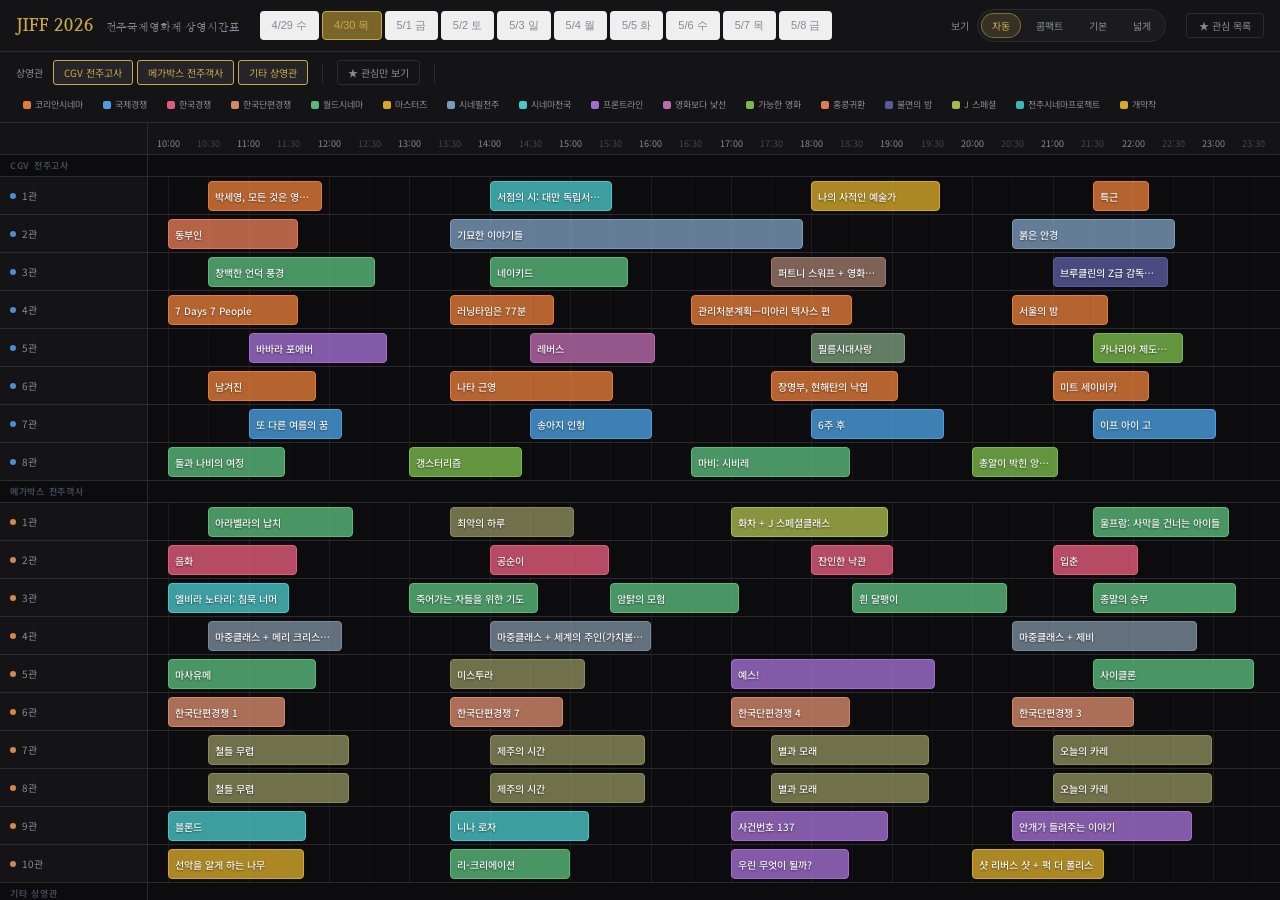
==== commit 5e1f22d3: "chore: add adaptive density controls" ====
--- a/jiff2026.html
+++ b/jiff2026.html
@@ -5,475 +5,26 @@
 <meta name="viewport" content="width=device-width, initial-scale=1.0">
 <title>JIFF 2026 상영 시간표</title>
 <link href="https://fonts.googleapis.com/css2?family=Nanum+Myeongjo:wght@400;700;800&family=Noto+Sans+KR:wght@300;400;500;700&display=swap" rel="stylesheet">
-<style>
-:root {
-  --bg: #0c0c0e;
-  --surface: #141417;
-  --surface2: #1c1c21;
-  --surface3: #252529;
-  --border: #2a2a30;
-  --text: #e8e8ec;
-  --text-dim: #888898;
-  --text-faint: #444458;
-  --accent: #c8a84b;
-  --accent-dim: #7a6529;
-  --row-h: 42px;
-  --time-scale: 1.5; /* px per minute */
-  --label-w: 160px;
-  --header-h: 56px;
-}
-
-* { box-sizing: border-box; margin: 0; padding: 0; }
-
-body {
-  background: var(--bg);
-  color: var(--text);
-  font-family: 'Noto Sans KR', sans-serif;
-  font-size: 13px;
-  height: 100vh;
-  overflow: hidden;
-  display: flex;
-  flex-direction: column;
-}
-
-/* HEADER */
-#app-header {
-  background: var(--surface);
-  border-bottom: 1px solid var(--border);
-  padding: 0 16px;
-  flex-shrink: 0;
-  display: flex;
-  align-items: center;
-  gap: 20px;
-  height: var(--header-h);
-}
-.logo {
-  font-family: 'Nanum Myeongjo', serif;
-  font-weight: 800;
-  font-size: 18px;
-  color: var(--accent);
-  letter-spacing: 0.05em;
-  white-space: nowrap;
-}
-.logo span { color: var(--text-dim); font-size: 12px; font-weight: 400; margin-left: 6px; }
-
-/* DAY TABS */
-.day-tabs {
-  display: flex;
-  gap: 3px;
-  overflow-x: auto;
-  flex-shrink: 0;
-}
-.day-tabs::-webkit-scrollbar { display: none; }
-.day-tab {
-  padding: 6px 11px;
-  border-radius: 4px;
-  cursor: pointer;
-  font-size: 12px;
-  white-space: nowrap;
-  border: 1px solid transparent;
-  color: var(--text-dim);
-  transition: all 0.15s;
-  font-weight: 500;
-}
-.day-tab:hover { background: var(--surface2); color: var(--text); }
-.day-tab.active {
-  background: var(--accent-dim);
-  border-color: var(--accent);
-  color: var(--accent);
-}
-
-/* CONTROLS BAR */
-#controls {
-  background: var(--surface);
-  border-bottom: 1px solid var(--border);
-  padding: 8px 16px;
-  flex-shrink: 0;
-  display: flex;
-  gap: 10px;
-  align-items: center;
-  flex-wrap: wrap;
-}
-.filter-label { color: var(--text-dim); font-size: 11px; white-space: nowrap; }
-.venue-filters { display: flex; gap: 4px; flex-wrap: wrap; }
-.vf-btn {
-  padding: 4px 10px;
-  border-radius: 3px;
-  border: 1px solid var(--border);
-  background: transparent;
-  color: var(--text-dim);
-  font-size: 11px;
-  cursor: pointer;
-  transition: all 0.15s;
-  font-family: inherit;
-}
-.vf-btn:hover { border-color: var(--accent-dim); color: var(--text); }
-.vf-btn.active { background: var(--surface3); border-color: var(--accent); color: var(--accent); }
-
-.sep { width: 1px; background: var(--border); height: 20px; margin: 0 4px; flex-shrink: 0; }
-
-.bookmark-btn {
-  margin-left: auto;
-  padding: 4px 12px;
-  border-radius: 3px;
-  border: 1px solid var(--border);
-  background: transparent;
-  color: var(--text-dim);
-  font-size: 11px;
-  cursor: pointer;
-  font-family: inherit;
-  transition: all 0.15s;
-  white-space: nowrap;
-  flex-shrink: 0;
-}
-.bookmark-btn:hover { border-color: var(--accent); color: var(--accent); }
-.bookmark-btn.has-items { border-color: var(--accent-dim); color: var(--accent); }
-
-/* ZOOM CONTROLS */
-.zoom-controls {
-  display: flex;
-  align-items: center;
-  gap: 5px;
-  flex-shrink: 0;
-  margin-left: auto;
-}
-.zoom-btn {
-  width: 24px; height: 24px;
-  border-radius: 4px;
-  border: 1px solid var(--border);
-  background: var(--surface2);
-  color: var(--text);
-  font-size: 16px;
-  cursor: pointer;
-  display: flex; align-items: center; justify-content: center;
-  transition: all 0.15s;
-  font-family: inherit;
-  line-height: 1;
-}
-.zoom-btn:hover { border-color: var(--accent); color: var(--accent); }
-.zoom-label {
-  font-size: 11px;
-  color: var(--text-dim);
-  min-width: 32px;
-  text-align: center;
-}
-
-/* BOOKMARK HIGHLIGHT BUTTON */
-.bm-highlight-btn {
-  padding: 4px 10px;
-  border-radius: 3px;
-  border: 1px solid var(--border);
-  background: transparent;
-  color: var(--text-dim);
-  font-size: 11px;
-  cursor: pointer;
-  font-family: inherit;
-  transition: all 0.15s;
-  white-space: nowrap;
-  flex-shrink: 0;
-}
-.bm-highlight-btn:hover { border-color: var(--accent); color: var(--accent); }
-.bm-highlight-btn.active {
-  background: rgba(200,168,75,0.15);
-  border-color: var(--accent);
-  color: var(--accent);
-}
-
-/* TIMETABLE AREA */
-#timetable-area {
-  flex: 1;
-  display: flex;
-  overflow: hidden;
-}
-
-/* VENUE LABELS */
-#venue-labels {
-  width: var(--label-w);
-  flex-shrink: 0;
-  overflow: hidden;
-  background: var(--surface);
-  border-right: 1px solid var(--border);
-  display: flex;
-  flex-direction: column;
-}
-.venue-label-spacer {
-  height: 32px;
-  flex-shrink: 0;
-  border-bottom: 1px solid var(--border);
-  background: var(--surface);
-}
-#venue-label-scroll {
-  flex: 1;
-  overflow: hidden;
-}
-.venue-label {
-  height: var(--row-h);
-  display: flex;
-  align-items: center;
-  padding: 0 10px;
-  font-size: 11px;
-  color: var(--text-dim);
-  border-bottom: 1px solid var(--border);
-  white-space: nowrap;
-  overflow: hidden;
-  text-overflow: ellipsis;
-  gap: 6px;
-}
-.venue-label .vgroup-dot {
-  width: 6px; height: 6px; border-radius: 50%; flex-shrink: 0;
-}
-.venue-label:hover { background: var(--surface2); color: var(--text); }
-
-/* GROUP SEPARATOR */
-.venue-group-header {
-  height: 22px;
-  display: flex;
-  align-items: center;
-  padding: 0 10px;
-  font-size: 10px;
-  color: var(--text-faint);
-  font-weight: 700;
-  letter-spacing: 0.08em;
-  text-transform: uppercase;
-  background: var(--bg);
-  border-bottom: 1px solid var(--border);
-}
-.venue-group-header-timeline {
-  height: 22px;
-  border-bottom: 1px solid var(--border);
-  background: var(--bg);
-  position: relative;
-}
-
-/* TIMELINE SCROLL AREA */
-#timeline-scroll {
-  flex: 1;
-  overflow: auto;
-  position: relative;
-}
-
-/* TIME AXIS */
-#time-axis {
-  height: 32px;
-  background: var(--surface);
-  border-bottom: 1px solid var(--border);
-  position: sticky;
-  top: 0;
-  z-index: 10;
-  display: flex;
-  align-items: flex-end;
-}
-.time-mark {
-  position: absolute;
-  bottom: 0;
-  font-size: 10px;
-  color: var(--text-faint);
-  transform: translateX(-50%);
-  padding-bottom: 4px;
-  white-space: nowrap;
-  pointer-events: none;
-}
-.time-mark.full-hour { color: var(--text-dim); }
-
-/* GRID LINES */
-#grid-lines {
-  position: absolute;
-  top: 0; left: 0; right: 0; bottom: 0;
-  pointer-events: none;
-  z-index: 0;
-}
-.grid-line-hour {
-  position: absolute;
-  top: 0; bottom: 0;
-  width: 1px;
-  background: var(--border);
-  opacity: 0.6;
-}
-.grid-line-half {
-  position: absolute;
-  top: 0; bottom: 0;
-  width: 1px;
-  background: var(--border);
-  opacity: 0.25;
-}
-
-/* ROWS */
-.row-wrapper {
-  position: relative;
-  height: var(--row-h);
-  border-bottom: 1px solid var(--border);
-}
-.row-wrapper:hover { background: rgba(255,255,255,0.02); }
-
-/* FILM BLOCKS */
-.film-block {
-  position: absolute;
-  top: 4px;
-  height: calc(var(--row-h) - 8px);
-  border-radius: 4px;
-  cursor: pointer;
-  overflow: hidden;
-  transition: filter 0.1s, transform 0.1s;
-  display: flex;
-  align-items: center;
-  padding: 0 6px;
-  border: 1px solid rgba(0,0,0,0.2);
-  z-index: 1;
-  min-width: 4px;
-}
-.film-block:hover {
-  filter: brightness(1.25);
-  transform: scaleY(1.05);
-  z-index: 100;
-}
-.film-block.bookmarked::after {
-  content: '★';
-  position: absolute;
-  top: 1px;
-  right: 3px;
-  font-size: 9px;
-  color: #fff;
-  opacity: 0.9;
-}
-.film-title-text {
-  font-size: 10px;
-  font-weight: 500;
-  white-space: nowrap;
-  overflow: hidden;
-  text-overflow: ellipsis;
-  color: rgba(255,255,255,0.92);
-  text-shadow: 0 1px 2px rgba(0,0,0,0.5);
-  pointer-events: none;
-  flex: 1;
-}
-
-/* TOOLTIP */
-#tooltip {
-  position: fixed;
-  background: #1e1e26;
-  border: 1px solid var(--accent-dim);
-  border-radius: 8px;
-  padding: 12px 14px;
-  max-width: 280px;
-  z-index: 1000;
-  pointer-events: none;
-  display: none;
-  box-shadow: 0 8px 32px rgba(0,0,0,0.6);
-}
-#tooltip.visible { display: block; }
-.tt-section { font-size: 10px; color: var(--accent); font-weight: 700; letter-spacing: 0.05em; margin-bottom: 4px; }
-.tt-title { font-size: 14px; font-family: 'Nanum Myeongjo', serif; font-weight: 700; color: #fff; margin-bottom: 6px; line-height: 1.3; }
-.tt-meta { font-size: 11px; color: var(--text-dim); line-height: 1.8; }
-.tt-meta strong { color: var(--text); }
-.tt-shorts { font-size: 10px; color: var(--text-dim); margin-top: 4px; line-height: 1.6; }
-.tt-tags { display: flex; gap: 4px; margin-top: 6px; flex-wrap: wrap; }
-.tt-tag { font-size: 9px; padding: 2px 6px; border-radius: 10px; background: var(--surface3); color: var(--text-dim); }
-.tt-tag.gv { background: rgba(200,168,75,0.2); color: var(--accent); }
-.tt-bookmark-hint { font-size: 10px; color: var(--text-faint); margin-top: 6px; text-align: right; }
-
-/* BOOKMARKS PANEL */
-#bookmarks-panel {
-  position: fixed;
-  right: 0; top: 0; bottom: 0;
-  width: 300px;
-  background: var(--surface);
-  border-left: 1px solid var(--border);
-  z-index: 200;
-  display: flex;
-  flex-direction: column;
-  transform: translateX(100%);
-  transition: transform 0.25s ease;
-}
-#bookmarks-panel.open { transform: translateX(0); }
-.bp-header {
-  padding: 16px;
-  border-bottom: 1px solid var(--border);
-  display: flex;
-  align-items: center;
-  justify-content: space-between;
-}
-.bp-header h3 { font-size: 14px; color: var(--accent); font-family: 'Nanum Myeongjo', serif; }
-.bp-close { background: none; border: none; color: var(--text-dim); cursor: pointer; font-size: 18px; }
-#bookmarks-list { flex: 1; overflow-y: auto; padding: 8px; }
-.bm-item {
-  background: var(--surface2);
-  border: 1px solid var(--border);
-  border-radius: 6px;
-  padding: 10px;
-  margin-bottom: 6px;
-  display: flex;
-  gap: 8px;
-  align-items: flex-start;
-}
-.bm-color { width: 4px; border-radius: 2px; flex-shrink: 0; align-self: stretch; }
-.bm-info { flex: 1; }
-.bm-title { font-size: 12px; font-weight: 600; color: var(--text); margin-bottom: 2px; }
-.bm-meta { font-size: 10px; color: var(--text-dim); }
-.bm-remove { background: none; border: none; color: var(--text-faint); cursor: pointer; font-size: 14px; flex-shrink: 0; }
-.bm-remove:hover { color: #e05; }
-.bp-empty { text-align: center; color: var(--text-faint); font-size: 12px; padding: 40px 20px; line-height: 1.8; }
-
-/* LEGEND */
-.legend {
-  display: flex; gap: 6px; flex-wrap: wrap; align-items: center;
-}
-.legend-item {
-  display: flex; align-items: center; gap: 4px;
-  font-size: 10px; color: var(--text-dim);
-  cursor: pointer;
-  padding: 2px 6px;
-  border-radius: 3px;
-  border: 1px solid transparent;
-  transition: all 0.15s;
-}
-.legend-item:hover { background: var(--surface3); }
-.legend-item.dimmed { opacity: 0.35; }
-.legend-dot { width: 8px; height: 8px; border-radius: 2px; flex-shrink: 0; }
-
-/* SCROLLBAR */
-#timeline-scroll::-webkit-scrollbar { width: 6px; height: 6px; }
-#timeline-scroll::-webkit-scrollbar-track { background: var(--bg); }
-#timeline-scroll::-webkit-scrollbar-thumb { background: var(--surface3); border-radius: 3px; }
-
-/* NOW LINE */
-.now-line {
-  position: absolute;
-  top: 0; bottom: 0;
-  width: 2px;
-  background: rgba(255,80,80,0.7);
-  z-index: 5;
-  pointer-events: none;
-}
-
-/* OVERLAY for bookmarks close */
-#overlay {
-  display: none;
-  position: fixed; inset: 0;
-  z-index: 150;
-  background: rgba(0,0,0,0.4);
-}
-#overlay.open { display: block; }
-</style>
+<link rel="stylesheet" href="./jiff2026/style.css">
 </head>
 <body>
 
 <div id="app-header">
   <div class="logo">JIFF 2026 <span>전주국제영화제 상영시간표</span></div>
   <div class="day-tabs" id="dayTabs"></div>
-  <div class="zoom-controls" id="zoomControls">
-    <span class="filter-label">크기</span>
-    <button class="zoom-btn" onclick="changeZoom(-1)" title="축소">−</button>
-    <span class="zoom-label" id="zoomLabel">100%</span>
-    <button class="zoom-btn" onclick="changeZoom(1)" title="확대">＋</button>
+  <div class="density-controls">
+    <span class="filter-label">보기</span>
+    <div class="density-selector" id="densitySelector"></div>
+    <span class="density-hint" id="densityHint"></span>
   </div>
-  <button class="bookmark-btn" id="bookmarkBtn" onclick="toggleBookmarks()">★ 관심 목록 <span id="bmCount"></span></button>
+  <button type="button" class="bookmark-btn" id="bookmarkBtn">★ 관심 목록 <span id="bmCount"></span></button>
 </div>
 
 <div id="controls">
   <span class="filter-label">상영관</span>
   <div class="venue-filters" id="venueFilters"></div>
   <div class="sep"></div>
-  <button class="bm-highlight-btn" id="bmHighlightBtn" onclick="toggleBookmarkHighlight()" title="관심 목록만 하이라이트">★ 관심만 보기</button>
+  <button type="button" class="bm-highlight-btn" id="bmHighlightBtn" title="관심 목록만 하이라이트">★ 관심만 보기</button>
   <div class="sep"></div>
   <div class="legend" id="legend"></div>
 </div>
@@ -485,1284 +36,22 @@
   </div>
   <div id="timeline-scroll">
     <div id="time-axis"></div>
-    <div id="timeline-content" style="position:relative;"></div>
+    <div id="timeline-content"></div>
   </div>
 </div>
 
 <div id="tooltip"></div>
-<div id="overlay" onclick="closeBookmarks()"></div>
+<div id="overlay"></div>
 <div id="bookmarks-panel">
   <div class="bp-header">
     <h3>★ 관심 목록</h3>
-    <button class="bp-close" onclick="closeBookmarks()">✕</button>
+    <button type="button" class="bp-close" id="bookmarksCloseBtn" aria-label="관심 목록 닫기">✕</button>
   </div>
   <div id="bookmarks-list"></div>
 </div>
 
-<script>
-// ============================================================
-// DATA
-// ============================================================
-const CSV_RAW = `날짜,상영관,상영회차,섹션,제목,상영작(단편 목록),시작시간,종료시간,상영코드,언어/등급/이벤트
-2026-04-29,한국소리문화의전당 모악당,4회,개막작,개막식 + 개막작: 나의 사적인 예술가,나의 사적인 예술가,19:00,20:36,001,EK12
-2026-04-30,전주디지털독립영화관,1회,영화보다 낯선,영화보다 낯선 단편 2,포에버...포에버 / 침묵의 빛 / 개발의 유령 / 플림 플램,10:30,11:37,117,HKEAll
-2026-04-30,전주디지털독립영화관,2회,특별전: 조금 낯선 안성기를 만나다,기쁜 우리 젊은 날,,14:00,16:06,136,KEAllGV
-2026-04-30,전주디지털독립영화관,4회,특별전: 조금 낯선 안성기를 만나다,남자는 괴로워,,19:30,21:20,155,KEAllGV
-2026-04-30,CGV전주고사 1관,1회,코리안시네마,"박세영, 모든 것은 영화가 된다: 단편","땅거미 / 1993년 / 윈도우리커 / 원령공주 / 체크패턴 / 미쉘",10:30,11:55,109,KEKE12
-2026-04-30,CGV전주고사 1관,2회,시네마천국,서점의 시: 대만 독립서점 이야기 + 영특한 대화,서점의 시: 대만 독립서점 이야기,14:00,15:31,130,HKEAllGV
-2026-04-30,CGV전주고사 1관,3회,개막작,나의 사적인 예술가,,18:00,19:36,151,EK12GV
-2026-04-30,CGV전주고사 1관,4회,코리안시네마,특근,,21:30,22:12,169,KK12GV
-2026-04-30,CGV전주고사 2관,1회,홍콩귀환,동부인,,10:00,11:37,101,HKEAll
-2026-04-30,CGV전주고사 2관,2회,시네필전주,기묘한 이야기들,,13:30,17:54,120,HKE12
-2026-04-30,CGV전주고사 2관,4회,시네필전주,붉은 안경,,20:30,22:31,158,HKE15
-2026-04-30,CGV전주고사 3관,1회,월드시네마,창백한 언덕 풍경,,10:30,12:34,110,HKE12
-2026-04-30,CGV전주고사 3관,2회,월드시네마,네이키드,,14:00,15:43,131,EK19
-2026-04-30,CGV전주고사 3관,3회,특별전: 뉴욕 언더그라운드,퍼트니 스워프 + 영화로의 여행,퍼트니 스워프,17:30,18:56,146,EK19GV
-2026-04-30,CGV전주고사 3관,4회,불면의 밤,브루클린의 Z급 감독을 좋아하게 됐어,,21:00,22:26,163,HKE12GV
-2026-04-30,CGV전주고사 4관,1회,코리안시네마,7 Days 7 People,,10:00,11:37,102,KKE12GV
-2026-04-30,CGV전주고사 4관,2회,코리안시네마,러닝타임은 77분,,13:30,14:48,121,KE12GV
-2026-04-30,CGV전주고사 4관,3회,코리안시네마,관리처분계획—미아리 텍사스 편,,16:30,18:30,139,KKE15GV
-2026-04-30,CGV전주고사 4관,4회,코리안시네마,서울의 밤,,20:30,21:41,159,KE12GV
-2026-04-30,CGV전주고사 5관,1회,프론트라인,바바라 포에버,,11:00,12:43,118,EKE19
-2026-04-30,CGV전주고사 5관,2회,영화보다 낯선,레버스,,14:30,16:03,261,HKEAll
-2026-04-30,CGV전주고사 5관,3회,특별전: 조금 낯선 안성기를 만나다,필름시대사랑,,18:00,19:10,152,KE15GV
-2026-04-30,CGV전주고사 5관,4회,가능한 영화,카나리아 제도의 식물,,21:30,22:37,170,HKEAllGV
-2026-04-30,CGV전주고사 6관,1회,코리안시네마,남겨진,,10:30,11:50,111,KE12GV
-2026-04-30,CGV전주고사 6관,2회,코리안시네마,나타 근영,,13:30,15:32,122,KE12GV
-2026-04-30,CGV전주고사 6관,3회,코리안시네마,"장명부, 현해탄의 낙엽",,17:30,19:05,147,HKEAllGV
-2026-04-30,CGV전주고사 6관,4회,코리안시네마,미트 세이비카,,21:00,22:12,164,HKE12
-2026-04-30,CGV전주고사 7관,1회,국제경쟁,또 다른 여름의 꿈,,11:00,12:10,119,HKE12GV
-2026-04-30,CGV전주고사 7관,2회,국제경쟁,송아지 인형,,14:30,16:01,138,HKEAllGV
-2026-04-30,CGV전주고사 7관,3회,국제경쟁,6주 후,,18:00,19:39,153,HKE12GV
-2026-04-30,CGV전주고사 7관,4회,국제경쟁,이프 아이 고,,21:30,23:02,171,EK15GV
-2026-04-30,CGV전주고사 8관,1회,월드시네마,돌과 나비의 여정,,10:00,11:27,103,EKAll
-2026-04-30,CGV전주고사 8관,2회,가능한 영화,갱스터리즘,,13:00,14:24,123,EKEAll
-2026-04-30,CGV전주고사 8관,3회,월드시네마,마비: 시비레,,16:30,18:29,140,HKE15
-2026-04-30,CGV전주고사 8관,4회,가능한 영화,총알이 박힌 앙상한 나무들,,20:00,21:04,156,HKE15GV
-2026-04-30,메가박스 전주객사 1관,1회,월드시네마,아라벨라의 납치,,10:30,12:18,112,HKE12
-2026-04-30,메가박스 전주객사 1관,2회,특별상영,최악의 하루,,13:30,15:03,124,HE15GV
-2026-04-30,메가박스 전주객사 1관,3회,J 스페셜,화차 + J 스페셜클래스,화차,17:00,18:57,148,KE15GV
-2026-04-30,메가박스 전주객사 1관,4회,월드시네마,울프람: 사막을 건너는 아이들,,21:30,23:12,172,HKE15
-2026-04-30,메가박스 전주객사 2관,1회,한국경쟁,음화,,10:00,11:36,104,HKE19GV
-2026-04-30,메가박스 전주객사 2관,2회,한국경쟁,공순이,,14:00,15:29,132,KEAllGV
-2026-04-30,메가박스 전주객사 2관,3회,한국경쟁,잔인한 낙관,,18:00,19:01,154,KE15GV
-2026-04-30,메가박스 전주객사 2관,4회,한국경쟁,입춘,,21:00,22:04,166,KE12GV
-2026-04-30,메가박스 전주객사 3관,1회,시네마천국,엘비라 노타리: 침묵 너머,,10:00,11:30,113,HKEAll
-2026-04-30,메가박스 전주객사 3관,2회,월드시네마,죽어가는 자들을 위한 기도,,13:00,14:36,114,EKE15
-2026-04-30,메가박스 전주객사 3관,3회,월드시네마,암탉의 모험,,15:30,17:06,141,HKEAll
-2026-04-30,메가박스 전주객사 3관,4회,월드시네마,흰 달팽이,,18:30,20:26,160,HKE15
-2026-04-30,메가박스 전주객사 3관,5회,월드시네마,종말의 승부,,21:30,23:17,125,HKEAll
-2026-04-30,메가박스 전주객사 4관,1회,특별전: 전주X마중,마중클래스 + 메리 크리스마스 미스터 모,,10:30,12:10,174,KX12GV
-2026-04-30,메가박스 전주객사 4관,2회,특별전: 전주X마중,마중클래스 + 세계의 주인(가치봄 버전),,14:00,16:00,133,KK12GV
-2026-04-30,메가박스 전주객사 4관,4회,특별전: 전주X마중,마중클래스 + 제비,,20:30,22:48,165,KX15GV
-2026-04-30,메가박스 전주객사 5관,1회,월드시네마,마사유메,,10:00,11:50,105,HKEAll
-2026-04-30,메가박스 전주객사 5관,2회,특별상영,미스투라,,13:30,15:11,126,HKE12
-2026-04-30,메가박스 전주객사 5관,3회,프론트라인,예스!,,17:00,19:32,142,HKE15
-2026-04-30,메가박스 전주객사 5관,4회,월드시네마,사이클론,,21:30,23:30,173,HKE19
-2026-04-30,메가박스 전주객사 6관,1회,한국단편경쟁,한국단편경쟁 1,"녹백 / 콜라와 오차 / 미러리스 시티 뷰",10:00,11:27,106,HKE12
-2026-04-30,메가박스 전주객사 6관,2회,한국단편경쟁,한국단편경쟁 7,"나무가 기운 쪽으로 / 문 너머 / 진짜 크리스마스 / 유목",13:30,14:55,127,KEKE12
-2026-04-30,메가박스 전주객사 6관,3회,한국단편경쟁,한국단편경쟁 4,"노래가 심금을 울린다 / 포스트 푸 드롭 / 끈",17:00,18:29,143,HKE12
-2026-04-30,메가박스 전주객사 6관,4회,한국단편경쟁,한국단편경쟁 3,"해피리 에버 애프터. / 웰컴 투 셋 / 당신의 여름 / 메밀묵",20:30,22:01,161,HKE12
-2026-04-30,메가박스 전주객사 7관,1회,특별상영: 지역쇼케이스,철들 무렵,,10:30,12:15,115,KE12
-2026-04-30,메가박스 전주객사 7관,2회,특별상영: 지역쇼케이스,제주의 시간,,14:00,15:56,134,KEKEAll
-2026-04-30,메가박스 전주객사 7관,3회,특별상영: 지역쇼케이스,별과 모래,,17:30,19:28,149,KE12
-2026-04-30,메가박스 전주객사 7관,4회,특별상영: 지역쇼케이스,오늘의 카레,,21:00,22:59,167,KE12
-2026-04-30,메가박스 전주객사 8관,1회,특별상영: 지역쇼케이스,철들 무렵,,10:30,12:15,116,KE12
-2026-04-30,메가박스 전주객사 8관,2회,특별상영: 지역쇼케이스,제주의 시간,,14:00,15:56,135,KEKEAll
-2026-04-30,메가박스 전주객사 8관,3회,특별상영: 지역쇼케이스,별과 모래,,17:30,19:28,150,KE12
-2026-04-30,메가박스 전주객사 8관,4회,특별상영: 지역쇼케이스,오늘의 카레,,21:00,22:59,168,KE12
-2026-04-30,메가박스 전주객사 9관,1회,시네마천국,블론드,,10:00,11:43,107,HKEAll
-2026-04-30,메가박스 전주객사 9관,2회,시네마천국,니나 로자,,13:30,15:14,128,HKEAll
-2026-04-30,메가박스 전주객사 9관,3회,프론트라인,사건번호 137,,17:00,18:57,144,HKE12
-2026-04-30,메가박스 전주객사 9관,4회,프론트라인,안개가 들려주는 이야기,,20:30,22:44,162,HKE12
-2026-04-30,메가박스 전주객사 10관,1회,마스터즈,선악을 알게 하는 나무,,10:00,11:41,108,HKEAll
-2026-04-30,메가박스 전주객사 10관,2회,월드시네마,리-크리에이션,,13:30,15:00,129,EKE12
-2026-04-30,메가박스 전주객사 10관,3회,프론트라인,우린 무엇이 될까?,,17:00,18:28,145,EKE15
-2026-04-30,메가박스 전주객사 10관,4회,마스터즈,샷 리버스 샷 + 퍽 더 폴리스,"샷 리버스 샷 / 퍽 더 폴리스",20:00,21:38,157,HKEAll
-2026-05-01,전북대학교 삼성문화회관,2회,개막작,나의 사적인 예술가,,13:00,14:36,281,EK12GV
-2026-05-01,전북대학교 삼성문화회관,3회,J 스페셜,아라비아의 로렌스 + J 스페셜클래스,아라비아의 로렌스,16:30,20:17,245,EK12GV
-2026-05-01,전주디지털독립영화관,1회,J 스페셜,청년의 바다 + J 스페셜클래스,청년의 바다,10:00,10:56,210,HKE15GV
-2026-05-01,전주디지털독립영화관,2회,특별전: 조금 낯선 안성기를 만나다,이방인,,13:00,14:33,225,KEAllGV
-2026-05-01,전주디지털독립영화관,3회,특별전: 조금 낯선 안성기를 만나다,페어러브,,17:00,18:57,252,KE12GV
-2026-05-01,전주디지털독립영화관,4회,특별전: 뉴욕 언더그라운드,뉴욕 언더그라운드 잭 스미스 1,"노 프레지던트 / 나는 남자 이본느 드 카를로였다",21:30,22:43,279,EK19
-2026-05-01,CGV전주고사 1관,1회,특별상영,영특한 대화: 마더(흑백판) + 라이브톤,마더(흑백판),11:00,13:08,217,KE19GV
-2026-05-01,CGV전주고사 1관,3회,세미나,버추얼 프로덕션 세미나,,15:00,17:00,239,GV
-2026-05-01,CGV전주고사 1관,4회,마스터즈,밤의 여정 + 집으로 + 마스터클래스,"밤의 여정 + 집으로",19:00,20:45,262,HKEAllGV
-2026-05-01,CGV전주고사 1관,5회,불면의 밤,심야상영 1,"저주 / 불완전한 의자 / 브루클린의 Z급 감독을 좋아하게 됐어 / 세계의 끝으로부터",23:59,05:27,1113,HKE19
-2026-05-01,CGV전주고사 2관,1회,게스트 시네필,불량배들,,10:30,11:55,211,HKE12
-2026-05-01,CGV전주고사 2관,2회,시네마천국,토우,,13:30,15:16,227,EK12
-2026-05-01,CGV전주고사 2관,3회,홍콩귀환,팔림프세스트: 이름에 관한 이야기,,17:00,18:49,247,HKEAll
-2026-05-01,CGV전주고사 2관,4회,시네필전주,쳐다보지 마라,,20:30,22:20,266,EK19
-2026-05-01,CGV전주고사 2관,5회,불면의 밤,심야상영 1,"저주 / 불완전한 의자 / ...",23:59,05:27,1112,HKE19
-2026-05-01,CGV전주고사 3관,1회,시네필전주,네 멋대로 해라!! 영웅계획,,10:00,11:24,201,HKE15
-2026-05-01,CGV전주고사 3관,2회,월드시네마,너바나 더 밴드 + 영특한 대화,너바나 더 밴드,13:00,14:41,220,EK12GV
-2026-05-01,CGV전주고사 3관,3회,월드시네마,런던,,17:00,19:03,214,HKEAll
-2026-05-01,CGV전주고사 3관,4회,마스터즈,내가 살아있다면,,20:00,21:42,263,HKEAllGV
-2026-05-01,CGV전주고사 3관,5회,불면의 밤,심야상영 1,"저주 / 불완전한 의자 / ...",23:59,05:27,1111,HKE19
-2026-05-01,CGV전주고사 4관,1회,코리안시네마,음악만세,,10:00,11:50,202,KEAllGV
-2026-05-01,CGV전주고사 4관,2회,코리안시네마,졸업앨범: 선생님을 기다렸다,,13:30,15:12,228,KE12GV
-2026-05-01,CGV전주고사 4관,3회,전주시네마프로젝트,리틀 라이프,,17:00,18:30,249,KEAllGV
-2026-05-01,CGV전주고사 4관,4회,코리안시네마,흐린 창문 너머의 누군가,,20:30,21:51,267,KE12GV
-2026-05-01,CGV전주고사 5관,1회,홍콩귀환,애살,,11:00,12:33,218,HKE19
-2026-05-01,CGV전주고사 5관,2회,월드시네마,잃어버린 말들,,14:30,16:09,237,KEKE12GV
-2026-05-01,CGV전주고사 5관,3회,게스트 시네필,포르타베야: 아방가르드 영화,"호안 미로 / 뱀파이어",18:00,19:23,256,HKEAll
-2026-05-01,CGV전주고사 5관,4회,특별전: 뉴욕 언더그라운드,그리저의 궁전,,21:30,23:01,272,EK15
-2026-05-01,CGV전주고사 6관,1회,코리안시네마,필링,,10:30,12:11,212,KE12GV
-2026-05-01,CGV전주고사 6관,2회,코리안시네마,이상 가족,,14:00,15:41,234,KE12GV
-2026-05-01,CGV전주고사 6관,3회,코리안시네마,지축의 밤,,17:30,19:01,253,KE12GV
-2026-05-01,CGV전주고사 6관,4회,코리안시네마,후광,,21:00,22:47,270,KE12GV
-2026-05-01,CGV전주고사 7관,1회,국제경쟁,미치유키: 시간의 목소리,,11:00,12:19,219,HKEAllGV
-2026-05-01,CGV전주고사 7관,2회,국제경쟁,판타지,,14:30,15:49,238,HKE15GV
-2026-05-01,CGV전주고사 7관,3회,국제경쟁,이프 아이 고,,18:00,19:32,257,EK15GV
-2026-05-01,CGV전주고사 7관,4회,국제경쟁,돌과 깃털,,21:30,22:53,273,HKE12GV
-2026-05-01,CGV전주고사 8관,1회,마스터즈,리메이크,,10:00,11:57,203,EK15
-2026-05-01,CGV전주고사 8관,2회,시네마천국,데릭 vs 데릭,,13:30,14:59,229,EKEAll
-2026-05-01,CGV전주고사 8관,3회,시네필전주,영화를 만들기 위해 필요한 것은 총이 전부다,,16:30,18:56,243,HKEAll
-2026-05-01,CGV전주고사 8관,4회,영화보다 낯선,영화보다 낯선 단편 3,"펠트 / 평평한 지구 / 표면 기억 망각 / 필름 핀",21:30,22:46,274,HKEAll
-2026-05-01,메가박스 전주객사 1관,1회,프론트라인,아메리칸 파추코: 루이스 발데즈의 전설,,10:00,11:33,204,HKEAll
-2026-05-01,메가박스 전주객사 1관,2회,마스터즈,춘슈 + 영특한 대화,춘슈,13:00,15:03,221,HKE12GV
-2026-05-01,메가박스 전주객사 1관,3회,특별상영,진짜 사나이,,17:30,19:17,254,KE19GV
-2026-05-01,메가박스 전주객사 1관,4회,특별상영,산산조각,,21:30,22:04,275,KEAllGV
-2026-05-01,메가박스 전주객사 2관,1회,한국경쟁,시민오랑,,10:30,11:54,213,HKEAllGV
-2026-05-01,메가박스 전주객사 2관,2회,한국경쟁,같은 계절을 보낸다는 건,,14:00,16:07,235,KE12GV
-2026-05-01,메가박스 전주객사 2관,3회,한국경쟁,회생,,18:00,19:29,258,KKE12GV
-2026-05-01,메가박스 전주객사 2관,4회,한국경쟁,흘려보낸 여름,,21:30,22:57,276,KE12GV
-2026-05-01,메가박스 전주객사 3관,1회,월드시네마,창백한 언덕 풍경,,10:00,12:04,205,HKE12
-2026-05-01,메가박스 전주객사 3관,2회,영화보다 낯선,계절들,,13:30,14:53,230,HKEAll
-2026-05-01,메가박스 전주객사 3관,3회,시네필전주,베니타,,16:30,17:52,244,EKEAll
-2026-05-01,메가박스 전주객사 3관,4회,프론트라인,그녀: 공장의 전사들,,20:00,21:14,264,HKE12
-2026-05-01,메가박스 전주객사 4관,1회,특별전: 전주X마중,마중클래스 + 파이란,,10:00,11:56,280,KX15GV
-2026-05-01,메가박스 전주객사 4관,3회,특별전: 전주X마중,마중클래스 + 교생실습,,18:00,19:35,255,KKE12GV
-2026-05-01,메가박스 전주객사 4관,4회,월드시네마,푸른 왜가리,,21:30,23:01,271,HKE12
-2026-05-01,메가박스 전주객사 5관,1회,영화보다 낯선,여덟 개의 다리,,10:00,11:23,206,XXAll
-2026-05-01,메가박스 전주객사 5관,2회,가능한 영화,나머진 다 소음일 뿐,,13:00,14:11,222,HKEAll
-2026-05-01,메가박스 전주객사 5관,3회,영화보다 낯선,구리,,16:00,17:19,240,HKE15
-2026-05-01,메가박스 전주객사 5관,4회,프론트라인,예스!,,19:00,21:32,137,HKE15
-2026-05-01,메가박스 전주객사 6관,1회,한국단편경쟁,한국단편경쟁 6,"피켓 디자인하실 분? / 잔상 / 영성체",10:00,11:26,207,KKE12
-2026-05-01,메가박스 전주객사 6관,2회,한국단편경쟁,한국단편경쟁 8,"포토트로피즘 / 내게 쓰인 편지 / 건주",13:30,14:59,231,KEKE12
-2026-05-01,메가박스 전주객사 6관,3회,한국단편경쟁,한국단편경쟁 2,"폐축 / 반달 / 고래사냥 / 영업일지",17:00,18:33,246,HKE15
-2026-05-01,메가박스 전주객사 6관,4회,한국단편경쟁,한국단편경쟁 5,"텃밭 / 메트로폴리탄 라이드 / 부재중 통화 / 하얀양말",20:30,21:55,268,KE12
-2026-05-01,메가박스 전주객사 7관,1회,특별상영: 지역쇼케이스,지역쇼케이스 단편 2,"연결-환상 / 부자산행 / 첫 문장을 쓰기 전",10:30,11:41,215,KEKE12
-2026-05-01,메가박스 전주객사 7관,2회,특별상영: 지역쇼케이스,지역쇼케이스 단편 1,"노이즈 캔슬링 / 유령 / 잠수금지 / 파란불",13:30,15:09,232,KE15
-2026-05-01,메가박스 전주객사 7관,3회,특별상영: 지역쇼케이스,10월의 어느 멋진 날에,,16:00,17:21,241,KE12
-2026-05-01,메가박스 전주객사 7관,4회,특별상영: 지역쇼케이스,방방과 플라나리아,,18:30,20:01,259,KEE12
-2026-05-01,메가박스 전주객사 7관,5회,특별전: 조금 낯선 안성기를 만나다,부러진 화살,,21:30,23:13,277,KE15
-2026-05-01,메가박스 전주객사 8관,1회,특별상영: 지역쇼케이스,지역쇼케이스 단편 2,"연결-환상 / 부자산행 / 첫 문장을 쓰기 전",10:30,11:41,216,KEKE12
-2026-05-01,메가박스 전주객사 8관,2회,특별상영: 지역쇼케이스,지역쇼케이스 단편 1,"노이즈 캔슬링 / 유령 / 잠수금지 / 파란불",13:30,15:09,233,KE15
-2026-05-01,메가박스 전주객사 8관,3회,특별상영: 지역쇼케이스,10월의 어느 멋진 날에,,16:00,17:21,242,KE12
-2026-05-01,메가박스 전주객사 8관,4회,특별상영: 지역쇼케이스,방방과 플라나리아,,18:30,20:01,260,KEE12
-2026-05-01,메가박스 전주객사 8관,5회,특별전: 조금 낯선 안성기를 만나다,부러진 화살,,21:30,23:13,278,KE15
-2026-05-01,메가박스 전주객사 9관,1회,프론트라인,우린 무엇이 될까?,,10:00,11:28,208,EKE15
-2026-05-01,메가박스 전주객사 9관,2회,프론트라인,안개가 들려주는 이야기,,13:00,15:14,223,HKE12
-2026-05-01,메가박스 전주객사 9관,3회,프론트라인,전쟁 중에 이혼을 한다는 것,,17:00,18:49,250,HKE15
-2026-05-01,메가박스 전주객사 9관,4회,프론트라인,사건번호 137,,20:30,22:27,269,HKE12
-2026-05-01,메가박스 전주객사 10관,1회,시네마천국,서점의 시: 대만 독립서점 이야기,,10:00,11:31,209,HKEAll
-2026-05-01,메가박스 전주객사 10관,2회,월드시네마,돌과 나비의 여정,,13:00,14:27,224,EKAllGV
-2026-05-01,메가박스 전주객사 10관,3회,시네마천국,코미디 패밀리 스타일,,17:00,18:10,251,HKEAll
-2026-05-01,메가박스 전주객사 10관,4회,홍콩귀환,비단의 그림자,,20:00,21:03,265,HKEAll
-2026-05-02,전북대학교 삼성문화회관,2회,시네마천국,토우,,13:00,14:46,324,EK12
-2026-05-02,전북대학교 삼성문화회관,3회,시네필전주,나자,,16:30,18:08,343,HKE15
-2026-05-02,전북대학교 삼성문화회관,4회,마스터즈,피아노 사고,,19:30,20:58,226,HKE15
-2026-05-02,전주디지털독립영화관,1회,특별전: 조금 낯선 안성기를 만나다,남자는 괴로워,,10:30,12:20,318,KEAll
-2026-05-02,전주디지털독립영화관,2회,시네필전주,하버드 필름 아카이브 단편,"창조 / 크로스로드 / 핸드 헬드 데이",14:30,15:37,338,EX12
-2026-05-02,전주디지털독립영화관,3회,영화보다 낯선,영화보다 낯선 단편 2,"포에버...포에버 / 침묵의 빛 / 개발의 유령 / 플림 플램",19:00,20:07,362,HKEAll
-2026-05-02,전주디지털독립영화관,4회,영화보다 낯선,영화보다 낯선 단편 1,"인간의 조건 / 러버 러버즈 / X텐디드 릴리즈 / 불멸에 관한 탐구",21:30,22:40,382,HKE15
-2026-05-02,CGV전주고사 1관,1회,J 스페셜,낮은 목소리 2 + J 스페셜클래스,낮은 목소리 2,10:00,11:11,301,KKEAllGV
-2026-05-02,CGV전주고사 1관,2회,불면의 밤,저주 + 영특한 대화,저주,13:30,15:05,326,HKE19GV
-2026-05-02,CGV전주고사 1관,3회,시네필전주,메가닥 + 마스터클래스,메가닥,17:00,18:48,344,EK12GV
-2026-05-02,CGV전주고사 1관,4회,특별전: 뉴욕 언더그라운드,뉴욕 언더그라운드 잭 스미스 2,"블론드 코브라 / 황홀한 피조물들",21:30,22:48,371,EK19
-2026-05-02,CGV전주고사 1관,5회,불면의 밤,심야상영 2,"프로젝토 글로벌 / 애니마트 / 신의 개",23:59,05:26,2111,HKE19
-2026-05-02,CGV전주고사 2관,1회,마스터즈,다오,,10:30,13:35,311,HKE12
-2026-05-02,CGV전주고사 2관,2회,전주시네마프로젝트,"개인과 군중의, 몸",,15:30,16:45,248,HKEAll
-2026-05-02,CGV전주고사 2관,3회,월드시네마,암탉의 모험,,18:00,19:36,345,HKEAll
-2026-05-02,CGV전주고사 2관,4회,시네마천국,블론드,,21:00,22:43,365,HKEAll
-2026-05-02,CGV전주고사 2관,5회,불면의 밤,심야상영 2,"프로젝토 글로벌 / 애니마트 / 신의 개",23:59,05:26,2112,HKE19
-2026-05-02,CGV전주고사 3관,1회,시네마천국,데릭 vs 데릭,,10:00,11:29,303,EKEAll
-2026-05-02,CGV전주고사 3관,2회,코리안시네마,특근 + 영특한 대화,특근,13:30,14:12,327,KK12GV
-2026-05-02,CGV전주고사 3관,3회,특별상영,산산조각 + 영특한 대화,산산조각,17:30,18:04,349,KEAllGV
-2026-05-02,CGV전주고사 3관,4회,특별상영,농심 신라면 GV,"라면이 뿔기 전에 / 라면이 떨어지면",21:30,22:10,372,KEAllGV
-2026-05-02,CGV전주고사 3관,5회,불면의 밤,심야상영 2,"프로젝토 글로벌 / 애니마트 / 신의 개",23:59,05:26,2113,HKE19
-2026-05-02,CGV전주고사 4관,1회,코리안시네마,허망에 관하여,,10:30,12:12,312,KE15GV
-2026-05-02,CGV전주고사 4관,2회,코리안시네마,현재를 위하여,,14:00,15:30,333,KEAllGV
-2026-05-02,CGV전주고사 4관,3회,코리안시네마,러닝타임은 77분,,17:30,18:48,350,KE12GV
-2026-05-02,CGV전주고사 4관,4회,코리안시네마,비대면의 시간,,20:30,22:31,366,HKE12GV
-2026-05-02,CGV전주고사 5관,1회,가능한 영화,카나리아 제도의 식물,,10:00,11:07,302,HKEAllGV
-2026-05-02,CGV전주고사 5관,2회,코리안시네마,지축의 밤 + 전주 와이드 토크,지축의 밤,13:30,15:01,328,KE12GV
-2026-05-02,CGV전주고사 5관,3회,가능한 영화,총알이 박힌 앙상한 나무들,,17:30,18:34,351,HKE15GV
-2026-05-02,CGV전주고사 5관,4회,불면의 밤,세계의 끝으로부터,,21:30,22:32,373,HKE12GV
-2026-05-02,CGV전주고사 6관,1회,코리안시네마,관리처분계획—미아리 텍사스 편,,10:30,12:30,313,KKE15GV
-2026-05-02,CGV전주고사 6관,2회,코리안시네마,7 Days 7 People,,14:30,16:07,337,KKE12GV
-2026-05-02,CGV전주고사 6관,3회,코리안시네마,"사랑, 우린 멀리 이곳에",,18:00,19:08,356,KEAllGV
-2026-05-02,CGV전주고사 6관,4회,코리안시네마,남겨진,,21:00,22:20,367,KE12GV
-2026-05-02,CGV전주고사 7관,1회,국제경쟁,송아지 인형,,10:00,11:31,304,HKEAll
-2026-05-02,CGV전주고사 7관,2회,국제경쟁,방문자,,13:30,15:24,329,HKE12GV
-2026-05-02,CGV전주고사 7관,3회,국제경쟁,서서히 사라지는 밤,,17:30,19:16,352,HKE15GV
-2026-05-02,CGV전주고사 7관,4회,국제경쟁,크로노바이저,,21:30,23:09,374,HKE12GV
-2026-05-02,CGV전주고사 8관,1회,영화보다 낯선,바틀비를 위한 B,,11:00,12:12,319,HKEAll
-2026-05-02,CGV전주고사 8관,2회,게스트 시네필,포르타베야: 정치 영화 + 영화로의 여행,"만찬 / 이사",14:00,15:16,334,HKEAllGV
-2026-05-02,CGV전주고사 8관,3회,홍콩귀환,"사적 혁명, 공적 공간 + 영특한 대화","무제 77-A / 기능장애 No.3 / 혁명은 노래 후렴처럼 돌아온다",18:00,19:07,357,HKE15GV
-2026-05-02,CGV전주고사 8관,4회,영화보다 낯선,호수,,21:30,22:52,375,HKEAll
-2026-05-02,메가박스 전주객사 1관,1회,마스터즈,발보나 이야기,,10:00,12:04,305,HKE12
-2026-05-02,메가박스 전주객사 1관,2회,특별상영,루오무의 황혼,,13:30,15:09,330,HKE12GV
-2026-05-02,메가박스 전주객사 1관,3회,J 스페셜,내일을 위한 시간 + J 스페셜클래스,내일을 위한 시간,17:00,18:36,346,HKE12GV
-2026-05-02,메가박스 전주객사 1관,4회,홍콩귀환,동부인 + 영특한 대화,동부인,21:00,22:37,368,HKEAllGV
-2026-05-02,메가박스 전주객사 2관,1회,한국경쟁,키노아이,,10:30,11:40,314,KE12GV
-2026-05-02,메가박스 전주객사 2관,2회,한국경쟁,잔인한 낙관,,14:00,15:01,335,KE15GV
-2026-05-02,메가박스 전주객사 2관,3회,한국경쟁,잠 못 이루는 밤,,17:30,18:37,353,KE12GV
-2026-05-02,메가박스 전주객사 2관,4회,한국경쟁,흘려보낸 여름,,21:00,22:57,376,KE12GV
-2026-05-02,메가박스 전주객사 3관,1회,월드시네마,울프람: 사막을 건너는 아이들,,10:00,11:42,306,HKE15
-2026-05-02,메가박스 전주객사 3관,2회,마스터즈,선악을 알게 하는 나무,,13:00,14:41,320,HKEAll
-2026-05-02,메가박스 전주객사 3관,3회,월드시네마,사이클론,,16:00,18:00,340,HKE19
-2026-05-02,메가박스 전주객사 3관,4회,월드시네마,잃어버린 말들,,19:00,20:39,359,KEKE12
-2026-05-02,메가박스 전주객사 3관,5회,월드시네마,종말의 승부,,21:30,23:17,378,HKEAll
-2026-05-02,메가박스 전주객사 4관,1회,특별전: 전주X마중,마중클래스 + 재꽃,,10:30,12:36,315,KE12GV
-2026-05-02,메가박스 전주객사 4관,2회,특별전: 전주X마중,마중클래스 + 루프,,14:30,15:49,336,KE19GV
-2026-05-02,메가박스 전주객사 4관,3회,영화보다 낯선,어젯밤 나는 테베를 정복했다,,18:00,19:50,354,HKE15GV
-2026-05-02,메가박스 전주객사 4관,4회,월드시네마,잠 못 드는 도시,,21:30,23:08,376,HKE12GV
-2026-05-02,메가박스 전주객사 5관,1회,영화보다 낯선,바람이 불어오는 방향,,10:00,11:10,307,XXAll
-2026-05-02,메가박스 전주객사 5관,2회,시네필전주,안젤라의 일기 - 두 감독: 챕터 3,,13:00,15:03,321,HKEAll
-2026-05-02,메가박스 전주객사 5관,3회,특별전: 전주X마중,마중클래스 + 단편 모음,,17:00,18:05,347,KX12GV
-2026-05-02,메가박스 전주객사 5관,4회,마스터즈,샷 리버스 샷 + 퍽 더 폴리스,"샷 리버스 샷 / 퍽 더 폴리스",20:30,22:08,364,HKEAll
-2026-05-02,메가박스 전주객사 6관,1회,한국단편경쟁,한국단편경쟁 1,"녹백 / 콜라와 오차 / 미러리스 시티 뷰",10:00,11:27,308,HKE12GV
-2026-05-02,메가박스 전주객사 6관,2회,한국단편경쟁,한국단편경쟁 3,"해피리 에버 애프터. / 웰컴 투 셋 / 당신의 여름 / 메밀묵",13:30,15:01,331,HKE12GV
-2026-05-02,메가박스 전주객사 6관,3회,한국단편경쟁,한국단편경쟁 4,"노래가 심금을 울린다 / 포스트 푸 드롭 / 끈",17:30,18:59,355,HKE12GV
-2026-05-02,메가박스 전주객사 6관,4회,한국단편경쟁,한국단편경쟁 7,"나무가 기운 쪽으로 / 문 너머 / 진짜 크리스마스 / 유목",21:30,22:55,377,KEKE12GV
-2026-05-02,메가박스 전주객사 7관,1회,코리안시네마,코리안시네마 단편 1,"이 밤이 지나면 / 보광이 / 하굣길",10:30,11:49,316,KE15
-2026-05-02,메가박스 전주객사 7관,2회,코리안시네마,코리안시네마 단편 2,"스크램블 / 서를 담고 / 한 판 더 / 디어 팬",13:00,14:20,322,KKE15
-2026-05-02,메가박스 전주객사 7관,3회,코리안시네마,코리안시네마 단편 3,"늦여름 매미처럼 / 긴급재난문자 / 나선을 걷는 아이들",16:00,17:25,341,KKE15
-2026-05-02,메가박스 전주객사 7관,4회,코리안시네마,코리안시네마 단편 4,"비밀일기 / 내 머저리 씨 / BIASes",19:00,20:21,360,KEKE12
-2026-05-02,메가박스 전주객사 7관,5회,특별상영,진짜 사나이,,21:30,23:17,379,KE19
-2026-05-02,메가박스 전주객사 8관,1회,코리안시네마,코리안시네마 단편 1,"이 밤이 지나면 / 보광이 / 하굣길",10:30,11:49,317,KE15
-2026-05-02,메가박스 전주객사 8관,2회,코리안시네마,코리안시네마 단편 2,"스크램블 / 서를 담고 / 한 판 더 / 디어 팬",13:00,14:20,323,KKE15
-2026-05-02,메가박스 전주객사 8관,3회,코리안시네마,코리안시네마 단편 3,"늦여름 매미처럼 / 긴급재난문자 / 나선을 걷는 아이들",16:00,17:25,342,KKE15
-2026-05-02,메가박스 전주객사 8관,4회,코리안시네마,코리안시네마 단편 4,"비밀일기 / 내 머저리 씨 / BIASes",19:00,20:21,361,KEKE12
-2026-05-02,메가박스 전주객사 8관,5회,특별상영,진짜 사나이,,21:30,23:17,380,KE19
-2026-05-02,메가박스 전주객사 9관,1회,월드시네마,부서진 목소리들,,10:00,11:48,309,HKE15
-2026-05-02,메가박스 전주객사 9관,2회,코리안시네마,라 플랑트 당상트 드 데자스트르,,13:30,14:15,325,XXAll
-2026-05-02,메가박스 전주객사 9관,3회,시네마천국,니나 로자,,15:30,17:14,339,HKEAll
-2026-05-02,메가박스 전주객사 9관,4회,시네마천국,엘비라 노타리: 침묵 너머,,18:30,20:00,358,HKEAll
-2026-05-02,메가박스 전주객사 9관,5회,월드시네마,죽어가는 자들을 위한 기도,,21:00,22:36,381,EKE15
-2026-05-02,메가박스 전주객사 10관,1회,월드시네마,흰 달팽이,,10:00,11:56,310,HKE15
-2026-05-02,메가박스 전주객사 10관,2회,가능한 영화,"많다, 말이",,13:30,14:48,332,HKEAllGV
-2026-05-02,메가박스 전주객사 10관,3회,홍콩귀환,애살 + 영화로의 여행,애살,17:00,18:33,348,HKE19GV
-2026-05-02,메가박스 전주객사 10관,4회,마스터즈,돌아가신 부모님께 드리는 편지,,21:00,22:52,370,HKEAll
-2026-05-03,전북대학교 삼성문화회관,2회,시네필전주,붉은 안경,,13:00,15:01,422,HKE15
-2026-05-03,전북대학교 삼성문화회관,3회,월드시네마,너바나 더 밴드,,16:30,18:11,440,EK12
-2026-05-03,전북대학교 삼성문화회관,4회,시네마천국,마우스,,19:30,21:30,458,EKEAllGV
-2026-05-03,전주디지털독립영화관,1회,특별전: 조금 낯선 안성기를 만나다,페어러브,,10:30,12:27,416,KE12
-2026-05-03,전주디지털독립영화관,2회,특별전: 뉴욕 언더그라운드,뉴욕 언더그라운드 잭 스미스 1,"노 프레지던트 / 나는 남자 이본느 드 카를로였다",14:00,15:13,434,EK19
-2026-05-03,전주디지털독립영화관,3회,영화보다 낯선,어젯밤 나는 테베를 정복했다,,17:00,18:50,444,HKE15GV
-2026-05-03,전주디지털독립영화관,4회,특별전: 조금 낯선 안성기를 만나다,이방인,,21:00,22:33,470,KEAll
-2026-05-03,CGV전주고사 1관,1회,마스터즈,피아노 사고,,10:00,11:28,401,HKE15
-2026-05-03,CGV전주고사 1관,2회,시네필전주,메가닥,,13:00,14:48,419,EK12GV
-2026-05-03,CGV전주고사 1관,3회,마스터즈,밤의 여정 + 집으로,,17:00,18:45,441,HKEAllGV
-2026-05-03,CGV전주고사 1관,4회,시네필전주,네 멋대로 해라!! 영웅계획,,21:00,22:24,471,HKE15
-2026-05-03,CGV전주고사 1관,5회,불면의 밤,심야상영 3,"호숫가의 성모 / 미나미의 제왕 Ver. 50 / 내 마음에 흉기 있다",23:59,04:58,3113,HKE15
-2026-05-03,CGV전주고사 2관,1회,시네필전주,기묘한 이야기들,,10:30,14:54,409,HKE12
-2026-05-03,CGV전주고사 2관,3회,프론트라인,아메리칸 파추코: 루이스 발데즈의 전설,,17:30,19:03,445,HKEAll
-2026-05-03,CGV전주고사 2관,4회,시네필전주,쳐다보지 마라,,21:00,22:50,464,EK19
-2026-05-03,CGV전주고사 2관,5회,불면의 밤,심야상영 3,"호숫가의 성모 / 미나미의 제왕 Ver. 50 / 내 마음에 흉기 있다",23:59,04:58,3112,HKE15
-2026-05-03,CGV전주고사 3관,1회,홍콩귀환,팔림프세스트: 이름에 관한 이야기,,10:00,11:49,402,HKEAll
-2026-05-03,CGV전주고사 3관,2회,특별상영,농심 신라면 GV,"라면이 뿔기 전에 / 라면이 떨어지면",13:30,14:10,423,KEAllGV
-2026-05-03,CGV전주고사 3관,3회,마스터즈,내가 살아있다면,,16:30,18:12,437,HKEAllGV
-2026-05-03,CGV전주고사 3관,4회,영화보다 낯선,호수,,20:30,21:52,461,HKEAll
-2026-05-03,CGV전주고사 3관,5회,불면의 밤,심야상영 3,"호숫가의 성모 / 미나미의 제왕 Ver. 50 / 내 마음에 흉기 있다",23:59,04:58,3111,HKE15
-2026-05-03,CGV전주고사 4관,1회,코리안시네마,후광,,10:30,12:17,410,KE12GV
-2026-05-03,CGV전주고사 4관,2회,코리안시네마,"장명부, 현해탄의 낙엽",,14:00,15:35,427,HKEAllGV
-2026-05-03,CGV전주고사 4관,3회,코리안시네마,나타 근영,,17:30,19:32,446,KE12GV
-2026-05-03,CGV전주고사 4관,4회,코리안시네마,필링,,21:30,23:11,472,KE12GV
-2026-05-03,CGV전주고사 5관,1회,영화보다 낯선,하얀 정글,,11:00,12:08,417,HKEAllGV
-2026-05-03,CGV전주고사 5관,2회,홍콩귀환,"사적 혁명, 공적 공간 + 영화로의 여행","무제 77-A / 기능장애 No.3 / 혁명은 노래 후렴처럼 돌아온다",14:30,15:37,435,HKE15GV
-2026-05-03,CGV전주고사 5관,3회,영화보다 낯선,크라카타우,,18:00,19:19,452,XXAll
-2026-05-03,CGV전주고사 5관,4회,마스터즈,리메이크,,21:30,23:27,473,EK15
-2026-05-03,CGV전주고사 6관,1회,코리안시네마,음악만세,,10:00,11:50,403,KEAllGV
-2026-05-03,CGV전주고사 6관,2회,코리안시네마,미트 세이비카,,14:00,15:12,428,HKE12GV
-2026-05-03,CGV전주고사 6관,3회,코리안시네마,서울의 밤,,17:30,18:41,447,KE12GV
-2026-05-03,CGV전주고사 6관,4회,코리안시네마,비커밍 킴,,21:00,22:28,465,HKE12GV
-2026-05-03,CGV전주고사 7관,1회,국제경쟁,돌과 깃털,,11:00,12:23,418,HKE12GV
-2026-05-03,CGV전주고사 7관,2회,국제경쟁,6주 후,,14:30,16:09,436,HKE12GV
-2026-05-03,CGV전주고사 7관,3회,국제경쟁,또 다른 여름의 꿈,,18:00,19:10,453,HKE12GV
-2026-05-03,CGV전주고사 7관,4회,국제경쟁,방문자,,21:30,23:24,474,HKE12GV
-2026-05-03,CGV전주고사 8관,1회,전주시네마프로젝트,"개인과 군중의, 몸",,10:30,11:45,411,HKEAll
-2026-05-03,CGV전주고사 8관,2회,영화보다 낯선,영화보다 낯선 단편 3,"펠트 / 평평한 지구 / 표면 기억 망각 / 필름 핀",14:00,15:16,429,HKEAllGV
-2026-05-03,CGV전주고사 8관,3회,특별전: 조금 낯선 안성기를 만나다,필름시대사랑,,17:30,18:40,448,KE15
-2026-05-03,CGV전주고사 8관,4회,가능한 영화,갱스터리즘,,20:30,21:54,462,EKEAllGV
-2026-05-03,메가박스 전주객사 1관,1회,코리안시네마,특근,,10:00,10:42,404,KK12
-2026-05-03,메가박스 전주객사 1관,2회,특별전: 조금 낯선 안성기를 만나다,잠자는 남자 + 영특한 대화,잠자는 남자,13:00,14:44,420,HKE12GV
-2026-05-03,메가박스 전주객사 1관,3회,특별전: 뉴욕 언더그라운드,뉴욕 언더그라운드 캐롤리 슈니먼 + 영화로의 여행,"베트남-부스러기 / 미트 조이 / 퓨즈 / 스노우",18:00,19:31,454,HKE19GV
-2026-05-03,메가박스 전주객사 1관,4회,시네마천국,코미디 패밀리 스타일,,21:30,22:40,475,HKEAllGV
-2026-05-03,메가박스 전주객사 2관,1회,한국경쟁,시민오랑,,10:30,11:54,412,HKEAllGV
-2026-05-03,메가박스 전주객사 2관,2회,한국경쟁,음화,,14:00,15:36,430,HKE19GV
-2026-05-03,메가박스 전주객사 2관,3회,한국경쟁,입춘,,17:30,18:34,449,KE12GV
-2026-05-03,메가박스 전주객사 2관,4회,한국경쟁,회생,,21:00,22:29,466,KKE12GV
-2026-05-03,메가박스 전주객사 3관,1회,월드시네마,네이키드,,10:00,11:43,405,EK19
-2026-05-03,메가박스 전주객사 3관,2회,월드시네마,마사유메,,13:00,14:50,421,HKEAll
-2026-05-03,메가박스 전주객사 3관,3회,홍콩귀환,비단의 그림자,,16:30,17:33,438,HKEAll
-2026-05-03,메가박스 전주객사 3관,4회,게스트 시네필,포르타베야: 아방가르드 영화,"호안 미로 / 뱀파이어",19:00,20:23,456,HKEAll
-2026-05-03,메가박스 전주객사 3관,5회,특별상영,산산조각,,21:30,22:04,476,KEAll
-2026-05-03,메가박스 전주객사 4관,1회,마스터즈,춘슈,,10:30,12:33,413,HKE12
-2026-05-03,메가박스 전주객사 4관,2회,특별상영,미스투라,,14:00,15:41,431,HKE12
-2026-05-03,메가박스 전주객사 4관,3회,영화보다 낯선,여덟 개의 다리,,18:00,19:23,455,XXAll
-2026-05-03,메가박스 전주객사 4관,4회,월드시네마,푸른 왜가리,,21:00,22:31,467,HKE12
-2026-05-03,메가박스 전주객사 5관,1회,월드시네마,리-크리에이션,,10:00,11:30,406,EKE12
-2026-05-03,메가박스 전주객사 5관,2회,영화보다 낯선,계절들,,13:30,14:53,424,HKEAll
-2026-05-03,메가박스 전주객사 5관,3회,가능한 영화,나머진 다 소음일 뿐,,16:30,17:41,439,HKEAll
-2026-05-03,메가박스 전주객사 5관,4회,영화보다 낯선,구리,,19:30,20:49,457,HKE15
-2026-05-03,메가박스 전주객사 6관,1회,한국단편경쟁,한국단편경쟁 1,"녹백 / 콜라와 오차 / 미러리스 시티 뷰",10:00,11:27,407,HKE12GV
-2026-05-03,메가박스 전주객사 6관,2회,한국단편경쟁,한국단편경쟁 5,"텃밭 / 메트로폴리탄 라이드 / 부재중 통화 / 하얀양말",13:30,14:55,425,KE12GV
-2026-05-03,메가박스 전주객사 6관,3회,한국단편경쟁,한국단편경쟁 6,"피켓 디자인하실 분? / 잔상 / 영성체",17:00,18:26,442,KKE12GV
-2026-05-03,메가박스 전주객사 6관,4회,한국단편경쟁,한국단편경쟁 2,"폐축 / 반달 / 고래사냥 / 영업일지",20:30,22:03,463,HKE15GV
-2026-05-03,메가박스 전주객사 7관,1회,코리안시네마,코리안시네마 단편 3,"늦여름 매미처럼 / 긴급재난문자 / 나선을 걷는 아이들",10:30,11:55,414,KKE15
-2026-05-03,메가박스 전주객사 7관,2회,코리안시네마,코리안시네마 단편 4,"비밀일기 / 내 머저리 씨 / BIASes",14:00,15:21,432,KEKE12
-2026-05-03,메가박스 전주객사 7관,3회,코리안시네마,코리안시네마 단편 1,"이 밤이 지나면 / 보광이 / 하굣길",17:30,18:49,450,KE15
-2026-05-03,메가박스 전주객사 7관,4회,코리안시네마,코리안시네마 단편 2,"스크램블 / 서를 담고 / 한 판 더 / 디어 팬",21:00,22:20,468,KKE15
-2026-05-03,메가박스 전주객사 8관,1회,코리안시네마,코리안시네마 단편 3,"늦여름 매미처럼 / 긴급재난문자 / 나선을 걷는 아이들",10:30,11:55,415,KKE15GV
-2026-05-03,메가박스 전주객사 8관,2회,코리안시네마,코리안시네마 단편 4,"비밀일기 / 내 머저리 씨 / BIASes",14:00,15:21,433,KEKE12GV
-2026-05-03,메가박스 전주객사 8관,3회,코리안시네마,코리안시네마 단편 1,"이 밤이 지나면 / 보광이 / 하굣길",17:30,18:49,451,KE15GV
-2026-05-03,메가박스 전주객사 8관,4회,코리안시네마,코리안시네마 단편 2,"스크램블 / 서를 담고 / 한 판 더 / 디어 팬",21:00,22:20,469,KKE15GV
-2026-05-03,메가박스 전주객사 9관,4회,영화보다 낯선,레버스,,20:00,21:33,459,HKEAll
-2026-05-03,메가박스 전주객사 10관,1회,코리안시네마,지느러미,,10:00,11:24,408,KE15GV
-2026-05-03,메가박스 전주객사 10관,2회,프론트라인,우리의 대지,,13:30,15:34,426,HKE12
-2026-05-03,메가박스 전주객사 10관,3회,J 스페셜,낮은 목소리 2,,17:00,18:11,443,KKEAll
-2026-05-03,메가박스 전주객사 10관,4회,전주시네마프로젝트,리틀 라이프,,20:00,21:30,460,KEAllGV
-2026-05-04,전북대학교 삼성문화회관,2회,홍콩귀환,애살,,13:00,14:33,522,HKE19
-2026-05-04,전북대학교 삼성문화회관,3회,불면의 밤,애니마트,,16:30,17:59,540,HKE15
-2026-05-04,전주디지털독립영화관,1회,시네필전주,하버드 필름 아카이브 단편 + 영화로의 여행,"창조 / 크로스로드 / 핸드 헬드 데이",10:30,11:37,516,EX12GV
-2026-05-04,전주디지털독립영화관,2회,영화보다 낯선,영화보다 낯선 단편 1,"인간의 조건 / 러버 러버즈 / X텐디드 릴리즈 / 불멸에 관한 탐구",14:30,15:40,535,HKE15
-2026-05-04,전주디지털독립영화관,3회,J 스페셜,청년의 바다,,17:30,18:26,549,HKE15
-2026-05-04,전주디지털독립영화관,4회,특별전: 조금 낯선 안성기를 만나다,잠자는 남자,,20:00,21:44,555,HKE12
-2026-05-04,CGV전주고사 1관,1회,마스터즈,다오,,10:30,13:35,509,HKE12
-2026-05-04,CGV전주고사 1관,3회,J 스페셜,아라비아의 로렌스,,16:30,20:17,537,EK12
-2026-05-04,CGV전주고사 1관,5회,불면의 밤,심야상영 4,"나자 / 쳐다보지 마라 / 붉은 안경",23:59,05:28,4111,HKE19
-2026-05-04,CGV전주고사 2관,1회,특별상영,사탄탱고,,10:30,17:49,510,HK15
-2026-05-04,CGV전주고사 2관,4회,불면의 밤,내 마음에 흉기 있다,,21:00,22:31,558,HKE15
-2026-05-04,CGV전주고사 2관,5회,불면의 밤,심야상영 4,"나자 / 쳐다보지 마라 / 붉은 안경",23:59,05:28,4112,HKE19
-2026-05-04,CGV전주고사 3관,1회,코리안시네마,지축의 밤 + 전주 와이드 토크,지축의 밤,10:00,11:31,501,KE12GV
-2026-05-04,CGV전주고사 3관,2회,시네마천국,코미디 패밀리 스타일,,13:30,14:40,523,HKEAllGV
-2026-05-04,CGV전주고사 3관,3회,시네마천국,피터가 들려주는 피터 앤 고든 이야기,,16:30,18:28,538,EKEAll
-2026-05-04,CGV전주고사 3관,4회,프론트라인,바바라 포에버,,21:00,22:43,559,EKE19
-2026-05-04,CGV전주고사 3관,5회,불면의 밤,심야상영 4,"나자 / 쳐다보지 마라 / 붉은 안경",23:59,05:28,4113,HKE19
-2026-05-04,CGV전주고사 4관,1회,코리안시네마,비대면의 시간,,10:00,12:01,502,HKE12GV
-2026-05-04,CGV전주고사 4관,2회,코리안시네마,졸업앨범: 선생님을 기다렸다,,14:00,15:42,529,KE12GV
-2026-05-04,CGV전주고사 4관,3회,코리안시네마,허망에 관하여,,17:30,19:12,544,KE15GV
-2026-05-04,CGV전주고사 4관,4회,코리안시네마,"사랑, 우린 멀리 이곳에",,21:00,22:08,560,KEAllGV
-2026-05-04,CGV전주고사 5관,1회,월드시네마,잠 못 드는 도시,,11:00,12:38,517,HKE12GV
-2026-05-04,CGV전주고사 5관,2회,특별전: 뉴욕 언더그라운드,그리저의 궁전,,14:30,16:01,533,EK15
-2026-05-04,CGV전주고사 5관,3회,시네필전주,메가닥,,18:00,19:48,550,EK12
-2026-05-04,CGV전주고사 5관,4회,게스트 시네필,불량배들,,21:30,22:55,567,HKE12
-2026-05-04,CGV전주고사 6관,1회,코리안시네마,현재를 위하여,,10:30,12:00,511,KEAllGV
-2026-05-04,CGV전주고사 6관,2회,코리안시네마,러닝타임은 77분,,14:00,15:18,530,KE12
-2026-05-04,CGV전주고사 6관,3회,코리안시네마,흐린 창문 너머의 누군가,,17:30,18:51,545,KE12GV
-2026-05-04,CGV전주고사 6관,4회,코리안시네마,이상 가족,,21:00,22:41,561,KE12GV
-2026-05-04,CGV전주고사 7관,1회,국제경쟁,크로노바이저,,11:00,12:39,518,HKE12GV
-2026-05-04,CGV전주고사 7관,2회,국제경쟁,미치유키: 시간의 목소리,,14:30,15:49,534,HKEAllGV
-2026-05-04,CGV전주고사 7관,3회,국제경쟁,송아지 인형,,18:00,19:31,551,HKEAllGV
-2026-05-04,CGV전주고사 7관,4회,국제경쟁,판타지,,21:30,22:49,568,HKE15GV
-2026-05-04,CGV전주고사 8관,1회,게스트 시네필,포르타베야: 정치 영화,"만찬 / 이사",10:00,11:16,503,HKEAll
-2026-05-04,CGV전주고사 8관,2회,가능한 영화,카나리아 제도의 식물,,13:30,14:37,524,HKEAll
-2026-05-04,CGV전주고사 8관,3회,월드시네마,잃어버린 말들,,16:30,18:09,539,KEKE12GV
-2026-05-04,CGV전주고사 8관,4회,시네마천국,니나 로자,,20:30,22:14,556,HKEAll
-2026-05-04,메가박스 전주객사 1관,1회,프론트라인,사건번호 137,,10:00,11:57,504,HKE12
-2026-05-04,메가박스 전주객사 1관,2회,월드시네마,시인 + 영특한 대화,시인,13:30,15:34,525,HKE19GV
-2026-05-04,메가박스 전주객사 1관,3회,특별상영,미스투라,,18:00,19:41,552,HKE12
-2026-05-04,메가박스 전주객사 1관,4회,월드시네마,마비: 시비레,,21:30,23:29,569,HKE15
-2026-05-04,메가박스 전주객사 2관,1회,한국경쟁,잔인한 낙관,,10:30,11:31,512,KE15
-2026-05-04,메가박스 전주객사 2관,2회,한국경쟁,키노아이,,13:00,14:10,519,KE12GV
-2026-05-04,메가박스 전주객사 2관,3회,한국경쟁,같은 계절을 보낸다는 건,,17:00,19:07,541,KE12GV
-2026-05-04,메가박스 전주객사 2관,4회,한국경쟁,흘려보낸 여름,,21:00,22:27,562,KE12GV
-2026-05-04,메가박스 전주객사 3관,1회,마스터즈,발보나 이야기,,10:00,12:04,505,HKE12
-2026-05-04,메가박스 전주객사 3관,2회,홍콩귀환,동부인,,13:00,14:37,520,HKEAll
-2026-05-04,메가박스 전주객사 3관,3회,게스트 시네필,포르타베야: 아방가르드 영화,"호안 미로 / 뱀파이어",16:00,17:23,536,HKEAll
-2026-05-04,메가박스 전주객사 3관,4회,월드시네마,창백한 언덕 풍경,,18:30,20:34,554,HKE12
-2026-05-04,메가박스 전주객사 3관,5회,월드시네마,아라벨라의 납치,,21:30,23:18,571,HKE12
-2026-05-04,메가박스 전주객사 4관,1회,가능한 영화,총알이 박힌 앙상한 나무들,,10:30,11:34,513,HKE15
-2026-05-04,메가박스 전주객사 4관,2회,월드시네마,네이키드,,13:00,14:43,521,EK19
-2026-05-04,메가박스 전주객사 4관,3회,특별전: 뉴욕 언더그라운드,퍼트니 스워프,,17:30,18:56,546,EK19
-2026-05-04,메가박스 전주객사 4관,4회,프론트라인,우린 무엇이 될까?,,20:30,21:58,557,EKE15
-2026-05-04,메가박스 전주객사 5관,1회,시네필전주,베니타,,10:00,11:22,506,EKEAll
-2026-05-04,메가박스 전주객사 5관,2회,월드시네마,죽어가는 자들을 위한 기도,,13:30,15:06,526,EKE15
-2026-05-04,메가박스 전주객사 5관,3회,시네필전주,안젤라의 일기 - 두 감독: 챕터 3,,17:00,19:03,542,HKEAll
-2026-05-04,메가박스 전주객사 5관,4회,시네마천국,엘비라 노타리: 침묵 너머,,21:00,22:30,563,HKEAll
-2026-05-04,메가박스 전주객사 6관,1회,한국단편경쟁,한국단편경쟁 7,"나무가 기운 쪽으로 / 문 너머 / 진짜 크리스마스 / 유목",10:00,11:25,507,KEKE12GV
-2026-05-04,메가박스 전주객사 6관,2회,한국단편경쟁,한국단편경쟁 4,"노래가 심금을 울린다 / 포스트 푸 드롭 / 끈",13:30,14:59,527,HKE12GV
-2026-05-04,메가박스 전주객사 6관,3회,한국단편경쟁,한국단편경쟁 3,"해피리 에버 애프터. / 웰컴 투 셋 / 당신의 여름 / 메밀묵",17:00,18:31,543,HKE12GV
-2026-05-04,메가박스 전주객사 6관,4회,한국단편경쟁,한국단편경쟁 8,"포토트로피즘 / 내게 쓰인 편지 / 건주",21:00,22:29,564,KEKE12GV
-2026-05-04,메가박스 전주객사 7관,1회,코리안시네마,코리안시네마 단편 4,"비밀일기 / 내 머저리 씨 / BIASes",10:30,11:51,514,KEKE12
-2026-05-04,메가박스 전주객사 7관,2회,코리안시네마,코리안시네마 단편 3,"늦여름 매미처럼 / 긴급재난문자 / 나선을 걷는 아이들",14:00,15:25,531,KKE15
-2026-05-04,메가박스 전주객사 7관,3회,코리안시네마,코리안시네마 단편 2,"스크램블 / 서를 담고 / 한 판 더 / 디어 팬",17:30,18:50,547,KKE15
-2026-05-04,메가박스 전주객사 7관,4회,코리안시네마,코리안시네마 단편 1,"이 밤이 지나면 / 보광이 / 하굣길",21:00,22:19,565,KE15
-2026-05-04,메가박스 전주객사 8관,1회,코리안시네마,코리안시네마 단편 4,"비밀일기 / 내 머저리 씨 / BIASes",10:30,11:51,515,KEKE12GV
-2026-05-04,메가박스 전주객사 8관,2회,코리안시네마,코리안시네마 단편 3,"늦여름 매미처럼 / 긴급재난문자 / 나선을 걷는 아이들",14:00,15:25,532,KKE15GV
-2026-05-04,메가박스 전주객사 8관,3회,코리안시네마,코리안시네마 단편 2,"스크램블 / 서를 담고 / 한 판 더 / 디어 팬",17:30,18:50,548,KKE15GV
-2026-05-04,메가박스 전주객사 8관,4회,코리안시네마,코리안시네마 단편 1,"이 밤이 지나면 / 보광이 / 하굣길",21:00,22:19,566,KE15GV
-2026-05-04,메가박스 전주객사 10관,1회,마스터즈,돌아가신 부모님께 드리는 편지,,10:00,11:52,508,HKEAll
-2026-05-04,메가박스 전주객사 10관,2회,시네필전주,영화를 만들기 위해 필요한 것은 총이 전부다,,13:30,15:56,528,HKEAll
-2026-05-04,메가박스 전주객사 10관,3회,가능한 영화,"많다, 말이",,18:00,19:18,553,HKEAllGV
-2026-05-04,메가박스 전주객사 10관,4회,월드시네마,리-크리에이션,,21:30,23:00,570,EKE12
-2026-05-05,전주디지털독립영화관,1회,불면의 밤,브루클린의 Z급 감독을 좋아하게 됐어,,10:30,11:56,617,HKE12
-2026-05-05,전주디지털독립영화관,2회,불면의 밤,미나미의 제왕 Ver. 50,,14:00,15:52,636,HKE15
-2026-05-05,전주디지털독립영화관,3회,불면의 밤,호숫가의 성모,,17:30,19:06,652,HKE15
-2026-05-05,전주디지털독립영화관,4회,불면의 밤,불완전한 의자,,21:00,22:25,670,HKE19
-2026-05-05,CGV전주고사 1관,1회,시네마천국,마우스,,10:00,12:00,601,EKEAllGV
-2026-05-05,CGV전주고사 1관,2회,시네필전주,네 멋대로 해라!! 영웅계획 + 영특한 대화,네 멋대로 해라!! 영웅계획,14:00,15:24,628,HKE15GV
-2026-05-05,CGV전주고사 1관,3회,시네마천국,바람의 마지무,,18:00,19:46,653,HKEAllGV
-2026-05-05,CGV전주고사 1관,4회,마스터즈,피아노 사고,,21:30,22:58,671,HKE15
-2026-05-05,CGV전주고사 2관,1회,프론트라인,우리의 대지,,10:00,12:04,602,HKE12
-2026-05-05,CGV전주고사 2관,2회,시네마천국,피터가 들려주는 피터 앤 고든 이야기,,13:30,15:28,621,EKEAll
-2026-05-05,CGV전주고사 2관,3회,시네마천국,토우,,17:00,18:46,640,EK12
-2026-05-05,CGV전주고사 2관,4회,시네필전주,나자,,21:00,22:38,663,HKE15
-2026-05-05,CGV전주고사 3관,1회,마스터즈,내가 살아있다면,,10:30,12:12,610,HKEAll
-2026-05-05,CGV전주고사 3관,2회,프론트라인,아메리칸 파추코: 루이스 발데즈의 전설,,14:00,15:33,629,HKEAll
-2026-05-05,CGV전주고사 3관,3회,특별전: 뉴욕 언더그라운드,뉴욕 언더그라운드 캐롤리 슈니먼,"베트남-부스러기 / 미트 조이 / 퓨즈 / 스노우",18:00,19:31,654,HKE19
-2026-05-05,CGV전주고사 3관,4회,홍콩귀환,팔림프세스트: 이름에 관한 이야기,,21:30,23:19,672,HKEAll
-2026-05-05,CGV전주고사 4관,1회,코리안시네마,라 플랑트 당상트 드 데자스트르,,11:00,11:45,618,XXAll
-2026-05-05,CGV전주고사 4관,2회,코리안시네마,비커밍 킴,,13:30,14:58,622,HKE12GV
-2026-05-05,CGV전주고사 4관,3회,불면의 밤,신의 개,,17:00,18:37,641,HKE19
-2026-05-05,CGV전주고사 4관,4회,월드시네마,부서진 목소리들,,21:00,22:48,664,HKE15
-2026-05-05,CGV전주고사 5관,1회,영화보다 낯선,하얀 정글,,10:30,11:38,611,HKEAllGV
-2026-05-05,CGV전주고사 5관,2회,홍콩귀환,비단의 그림자,,14:00,15:03,630,HKEAll
-2026-05-05,CGV전주고사 5관,3회,시네필전주,붉은 안경 + 영화로의 여행,붉은 안경,16:30,18:31,638,HKE15GV
-2026-05-05,CGV전주고사 5관,4회,프론트라인,바바라 포에버,,21:00,22:43,665,EKE19
-2026-05-05,CGV전주고사 6관,1회,특별상영: 가치봄,가치봄(배리어프리) 단편 1,"불쑥 / 별나라 배나무 / 겨우살이",10:30,12:06,612,KKAllGV
-2026-05-05,CGV전주고사 6관,2회,특별상영: 가치봄,어쩔수가없다,,14:30,16:50,637,KEK15
-2026-05-05,CGV전주고사 6관,3회,특별상영: 가치봄,겨울의 빛,,18:00,19:29,655,KK12GV
-2026-05-05,CGV전주고사 6관,4회,특별상영: 가치봄,3학년 2학기,,21:30,23:15,673,KK12
-2026-05-05,CGV전주고사 7관,1회,국제경쟁,서서히 사라지는 밤,,10:00,11:46,603,HKE15GV
-2026-05-05,CGV전주고사 7관,2회,국제경쟁,이프 아이 고,,14:00,15:32,631,EK15
-2026-05-05,CGV전주고사 7관,3회,국제경쟁,또 다른 여름의 꿈,,17:00,18:10,642,HKE12
-2026-05-05,CGV전주고사 7관,4회,국제경쟁,방문자,,21:00,22:54,666,HKE12
-2026-05-05,CGV전주고사 8관,1회,영화보다 낯선,크라카타우,,11:00,12:19,619,XXAll
-2026-05-05,CGV전주고사 8관,2회,가능한 영화,갱스터리즘,,13:30,14:54,623,EKEAll
-2026-05-05,CGV전주고사 8관,3회,영화보다 낯선,호수,,17:30,18:52,647,HKEAll
-2026-05-05,CGV전주고사 8관,4회,영화보다 낯선,영화보다 낯선 단편 3,"펠트 / 평평한 지구 / 표면 기억 망각 / 필름 핀",20:30,21:46,661,HKEAll
-2026-05-05,메가박스 전주객사 1관,1회,마스터즈,춘슈,,10:00,12:03,604,HKE12
-2026-05-05,메가박스 전주객사 1관,2회,월드시네마,돌과 나비의 여정,,13:30,14:57,624,EKAllGV
-2026-05-05,메가박스 전주객사 1관,3회,프론트라인,그녀: 공장의 전사들 + 영특한 대화,그녀: 공장의 전사들,17:00,18:14,643,HKE12GV
-2026-05-05,메가박스 전주객사 1관,4회,프론트라인,전쟁 중에 이혼을 한다는 것,,21:00,22:49,667,HKE15
-2026-05-05,메가박스 전주객사 2관,1회,한국경쟁,공순이,,10:30,11:59,613,KEAll
-2026-05-05,메가박스 전주객사 2관,2회,한국경쟁,잠 못 이루는 밤,,14:00,15:07,632,KE12GV
-2026-05-05,메가박스 전주객사 2관,3회,한국경쟁,회생,,17:30,18:59,648,KKE12
-2026-05-05,메가박스 전주객사 2관,4회,한국경쟁,시민오랑,,20:30,21:54,662,HKEAll
-2026-05-05,메가박스 전주객사 3관,1회,시네필전주,기묘한 이야기들,,10:00,14:24,605,HKE12
-2026-05-05,메가박스 전주객사 3관,3회,홍콩귀환,"사적 혁명, 공적 공간","무제 77-A / 기능장애 No.3 / 혁명은 노래 후렴처럼 돌아온다",17:00,18:07,644,HKE15
-2026-05-05,메가박스 전주객사 3관,4회,월드시네마,푸른 왜가리,,20:00,21:31,658,HKE12
-2026-05-05,메가박스 전주객사 4관,1회,특별상영,농심 신라면 GV,"라면이 뿔기 전에 / 라면이 떨어지면",10:30,11:10,614,KEAllGV
-2026-05-05,메가박스 전주객사 4관,2회,월드시네마,런던,,13:30,15:33,625,HKEAllGV
-2026-05-05,메가박스 전주객사 4관,3회,월드시네마,마비: 시비레,,17:30,19:29,649,HKE15GV
-2026-05-05,메가박스 전주객사 4관,4회,전주시네마프로젝트,"개인과 군중의, 몸 + 영특한 대화","개인과 군중의, 몸",21:30,22:45,674,HKEAllGV
-2026-05-05,메가박스 전주객사 5관,1회,월드시네마,시인,,10:00,12:04,606,HKE19
-2026-05-05,메가박스 전주객사 5관,2회,가능한 영화,나머진 다 소음일 뿐,,14:00,15:11,633,HKEAll
-2026-05-05,메가박스 전주객사 5관,3회,월드시네마,울프람: 사막을 건너는 아이들,,17:00,18:42,645,HKE15
-2026-05-05,메가박스 전주객사 5관,4회,월드시네마,흰 달팽이,,20:00,21:56,659,HKE15
-2026-05-05,메가박스 전주객사 6관,1회,한국단편경쟁,한국단편경쟁 6,"피켓 디자인하실 분? / 잔상 / 영성체",10:00,11:26,607,KKE12GV
-2026-05-05,메가박스 전주객사 6관,2회,한국단편경쟁,한국단편경쟁 2,"폐축 / 반달 / 고래사냥 / 영업일지",13:30,15:03,626,HKE15GV
-2026-05-05,메가박스 전주객사 6관,3회,한국단편경쟁,한국단편경쟁 5,"텃밭 / 메트로폴리탄 라이드 / 부재중 통화 / 하얀양말",18:00,19:25,656,KE12GV
-2026-05-05,메가박스 전주객사 6관,4회,한국단편경쟁,한국단편경쟁 8,"포토트로피즘 / 내게 쓰인 편지 / 건주",21:30,22:59,675,KEKE12GV
-2026-05-05,메가박스 전주객사 7관,1회,코리안시네마,코리안시네마 단편 3,"늦여름 매미처럼 / 긴급재난문자 / 나선을 걷는 아이들",10:30,11:55,615,KKE15
-2026-05-05,메가박스 전주객사 7관,2회,코리안시네마,코리안시네마 단편 1,"이 밤이 지나면 / 보광이 / 하굣길",14:00,15:19,634,KE15
-2026-05-05,메가박스 전주객사 7관,3회,코리안시네마,코리안시네마 단편 4,"비밀일기 / 내 머저리 씨 / BIASes",17:30,18:51,650,KEKE12
-2026-05-05,메가박스 전주객사 7관,4회,코리안시네마,코리안시네마 단편 2,"스크램블 / 서를 담고 / 한 판 더 / 디어 팬",21:00,22:20,668,KKE15
-2026-05-05,메가박스 전주객사 8관,1회,코리안시네마,코리안시네마 단편 3,"늦여름 매미처럼 / 긴급재난문자 / 나선을 걷는 아이들",10:30,11:55,616,KKE15GV
-2026-05-05,메가박스 전주객사 8관,2회,코리안시네마,코리안시네마 단편 1,"이 밤이 지나면 / 보광이 / 하굣길",14:00,15:19,635,KE15GV
-2026-05-05,메가박스 전주객사 8관,3회,코리안시네마,코리안시네마 단편 4,"비밀일기 / 내 머저리 씨 / BIASes",17:30,18:51,651,KEKE12GV
-2026-05-05,메가박스 전주객사 8관,4회,코리안시네마,코리안시네마 단편 2,"스크램블 / 서를 담고 / 한 판 더 / 디어 팬",21:00,22:20,669,KKE15GV
-2026-05-05,메가박스 전주객사 9관,1회,영화보다 낯선,계절들,,10:00,11:23,608,HKEAll
-2026-05-05,메가박스 전주객사 9관,2회,월드시네마,너바나 더 밴드,,13:00,14:41,620,EK12
-2026-05-05,메가박스 전주객사 9관,3회,특별전: 뉴욕 언더그라운드,뉴욕 언더그라운드 잭 스미스 2,"블론드 코브라 / 황홀한 피조물들",16:30,17:48,639,EK19
-2026-05-05,메가박스 전주객사 9관,4회,불면의 밤,저주,,19:30,21:05,657,HKE19
-2026-05-05,메가박스 전주객사 10관,1회,마스터즈,리메이크,,10:00,11:57,609,EK15
-2026-05-05,메가박스 전주객사 10관,2회,마스터즈,샷 리버스 샷 + 퍽 더 폴리스,"샷 리버스 샷 / 퍽 더 폴리스",13:30,15:08,627,HKEAll
-2026-05-05,메가박스 전주객사 10관,3회,영화보다 낯선,바람이 불어오는 방향,,17:00,18:10,646,XXAll
-2026-05-05,메가박스 전주객사 10관,4회,마스터즈,선악을 알게 하는 나무,,20:00,21:41,660,HKEAll
-2026-05-06,전주디지털독립영화관,1회,영화보다 낯선,영화보다 낯선 단편 1,"인간의 조건 / 러버 러버즈 / X텐디드 릴리즈 / 불멸에 관한 탐구",10:30,11:40,712,HKE15
-2026-05-06,전주디지털독립영화관,2회,시네필전주,하버드 필름 아카이브 단편,"창조 / 크로스로드 / 핸드 헬드 데이",14:00,15:07,723,EX12
-2026-05-06,전주디지털독립영화관,3회,특별전: 뉴욕 언더그라운드,뉴욕 언더그라운드 잭 스미스 1,"노 프레지던트 / 나는 남자 이본느 드 카를로였다",17:30,18:43,734,EK19
-2026-05-06,전주디지털독립영화관,4회,불면의 밤,애니마트,,20:30,21:59,742,HKE15
-2026-05-06,CGV전주고사 2관,1회,코리안시네마,지축의 밤,,10:00,11:31,701,KE12
-2026-05-06,CGV전주고사 2관,2회,마스터즈,다오,,13:00,16:05,713,HKE12
-2026-05-06,CGV전주고사 2관,3회,특별전: 뉴욕 언더그라운드,퍼트니 스워프,,18:00,19:26,735,EK19
-2026-05-06,CGV전주고사 2관,4회,불면의 밤,내 마음에 흉기 있다,,21:00,22:31,743,HKE15
-2026-05-06,CGV전주고사 4관,1회,가능한 영화,"많다, 말이",,10:00,11:18,702,HKEAll
-2026-05-06,CGV전주고사 4관,2회,특별상영: 지역쇼케이스,철들 무렵,,13:00,14:45,714,KE12GV
-2026-05-06,CGV전주고사 4관,3회,특별상영: 지역쇼케이스,오늘의 카레,,17:00,18:59,728,KE12GV
-2026-05-06,CGV전주고사 4관,4회,특별전: 조금 낯선 안성기를 만나다,부러진 화살,,21:00,22:43,744,KE15GV
-2026-05-06,CGV전주고사 6관,1회,특별상영: 가치봄,가치봄(배리어프리) 단편 3,"언박싱 / 가계 / 자궁메이트",10:30,11:42,709,KK15
-2026-05-06,CGV전주고사 6관,2회,특별상영: 가치봄,가치봄(배리어프리) 단편 2,"소녀를 위하여 / 갈비 / 땜 / 서리다",13:30,14:58,716,KK12
-2026-05-06,CGV전주고사 6관,3회,특별상영: 가치봄,세계의 주인,,16:30,18:30,725,KK12
-2026-05-06,CGV전주고사 6관,4회,특별상영: 가치봄,흐르는 여정,,20:00,22:05,738,HK12
-2026-05-06,CGV전주고사 8관,1회,프론트라인,전쟁 중에 이혼을 한다는 것,,10:00,11:49,703,HKE15
-2026-05-06,CGV전주고사 8관,2회,특별전: 뉴욕 언더그라운드,뉴욕 언더그라운드 캐롤리 슈니먼,"베트남-부스러기 / 미트 조이 / 퓨즈 / 스노우",13:30,15:01,717,HKE19
-2026-05-06,CGV전주고사 8관,3회,영화보다 낯선,바틀비를 위한 B,,16:30,17:42,726,HKEAllGV
-2026-05-06,CGV전주고사 8관,4회,게스트 시네필,불량배들,,20:00,21:25,739,HKE12
-2026-05-06,메가박스 전주객사 1관,1회,시네마천국,서점의 시: 대만 독립서점 이야기,,10:00,11:31,704,HKEAll
-2026-05-06,메가박스 전주객사 1관,2회,월드시네마,런던,,13:00,15:03,715,HKEAllGV
-2026-05-06,메가박스 전주객사 1관,3회,시네마천국,바람의 마지무 + 영특한 대화,바람의 마지무,17:00,18:46,729,HKEAllGV
-2026-05-06,메가박스 전주객사 1관,4회,특별전: 조금 낯선 안성기를 만나다,기쁜 우리 젊은 날,,21:00,23:06,745,KEAll
-2026-05-06,메가박스 전주객사 2관,1회,한국경쟁,흘려보낸 여름,,10:30,11:57,710,KE12
-2026-05-06,메가박스 전주객사 2관,2회,한국경쟁,음화,,14:00,15:36,721,HKE19
-2026-05-06,메가박스 전주객사 2관,3회,한국경쟁,같은 계절을 보낸다는 건,,17:30,19:37,732,KE12
-2026-05-06,메가박스 전주객사 2관,4회,한국경쟁,잠 못 이루는 밤,,21:30,22:37,747,KE12
-2026-05-06,메가박스 전주객사 3관,1회,전주시네마프로젝트,리틀 라이프,,10:00,11:30,705,KEAll
-2026-05-06,메가박스 전주객사 3관,2회,코리안시네마,"박세영, 모든 것은 영화가 된다: 단편","땅거미 / 1993년 / 윈도우리커 / 원령공주 / 체크패턴 / 미쉘",13:30,14:55,718,KEKE12
-2026-05-06,메가박스 전주객사 3관,3회,코리안시네마,지느러미,,16:30,17:54,727,KE15
-2026-05-06,메가박스 전주객사 3관,4회,코리안시네마,라 플랑트 당상트 드 데자스트르,,19:30,20:15,737,XXAll
-2026-05-06,메가박스 전주객사 4관,1회,월드시네마,아라벨라의 납치,,10:30,12:18,711,HKE12
-2026-05-06,메가박스 전주객사 4관,2회,시네마천국,블론드,,14:00,15:43,722,HKEAll
-2026-05-06,메가박스 전주객사 4관,3회,프론트라인,그녀: 공장의 전사들,,17:30,18:44,733,HKE12GV
-2026-05-06,메가박스 전주객사 4관,4회,월드시네마,마사유메,,21:00,22:50,746,HKEAll
-2026-05-06,메가박스 전주객사 5관,1회,프론트라인,예스!,,10:00,12:32,706,HKE15
-2026-05-06,메가박스 전주객사 5관,2회,월드시네마,시인,,14:30,16:34,724,HKE19
-2026-05-06,메가박스 전주객사 5관,3회,월드시네마,암탉의 모험,,18:00,19:36,736,HKEAll
-2026-05-06,메가박스 전주객사 5관,4회,게스트 시네필,포르타베야: 정치 영화,"만찬 / 이사",21:30,22:46,748,HKEAll
-2026-05-06,메가박스 전주객사 6관,1회,한국단편경쟁,한국단편경쟁 3,"해피리 에버 애프터. / 웰컴 투 셋 / 당신의 여름 / 메밀묵",10:00,11:31,707,HKE12
-2026-05-06,메가박스 전주객사 6관,2회,한국단편경쟁,한국단편경쟁 4,"노래가 심금을 울린다 / 포스트 푸 드롭 / 끈",13:30,14:59,719,HKE12
-2026-05-06,메가박스 전주객사 6관,3회,한국단편경쟁,한국단편경쟁 1,"녹백 / 콜라와 오차 / 미러리스 시티 뷰",17:00,18:27,730,HKE12
-2026-05-06,메가박스 전주객사 6관,4회,한국단편경쟁,한국단편경쟁 7,"나무가 기운 쪽으로 / 문 너머 / 진짜 크리스마스 / 유목",20:30,21:55,740,KEKE12
-2026-05-06,메가박스 전주객사 10관,1회,코리안시네마,"장명부, 현해탄의 낙엽",,10:00,11:35,708,HKEAll
-2026-05-06,메가박스 전주객사 10관,2회,특별상영: 지역쇼케이스,10월의 어느 멋진 날에,,13:30,14:51,720,KE12GV
-2026-05-06,메가박스 전주객사 10관,3회,특별상영: 지역쇼케이스,방방과 플라나리아,,17:00,18:31,731,KEE12GV
-2026-05-06,메가박스 전주객사 10관,4회,특별상영: 지역쇼케이스,별과 모래,,20:30,22:28,741,KE12GV
-2026-05-07,전주디지털독립영화관,1회,영화보다 낯선,영화보다 낯선 단편 2,"포에버...포에버 / 침묵의 빛 / 개발의 유령 / 플림 플램",11:00,12:07,812,HKEAll
-2026-05-07,전주디지털독립영화관,2회,특별상영,루오무의 황혼,,14:00,15:39,823,HKE12
-2026-05-07,전주디지털독립영화관,3회,코리안시네마,허망에 관하여,,17:30,19:12,835,KE15
-2026-05-07,전주디지털독립영화관,4회,코리안시네마,후광,,21:00,22:47,845,KE12
-2026-05-07,CGV전주고사 1관,1회,J 스페셜,아라비아의 로렌스,,10:30,14:17,807,EK12
-2026-05-07,CGV전주고사 1관,3회,특별상영,할루시네이션,,18:00,18:40,829,19GV
-2026-05-07,CGV전주고사 3관,1회,코리안시네마,남겨진,,10:30,11:50,808,KE12
-2026-05-07,CGV전주고사 3관,2회,코리안시네마,나타 근영,,13:30,15:32,818,KE12
-2026-05-07,CGV전주고사 3관,3회,코리안시네마,음악만세,,17:00,18:50,830,KEAll
-2026-05-07,CGV전주고사 3관,4회,J 스페셜,화차,,20:30,22:27,840,KE15
-2026-05-07,CGV전주고사 5관,1회,불면의 밤,세계의 끝으로부터,,10:00,11:02,801,HKE12
-2026-05-07,CGV전주고사 5관,2회,영화보다 낯선,어젯밤 나는 테베를 정복했다,,13:00,14:50,813,HKE15
-2026-05-07,CGV전주고사 5관,3회,마스터즈,밤의 여정 + 집으로,,16:00,17:45,824,HKEAll
-2026-05-07,CGV전주고사 5관,4회,영화보다 낯선,하얀 정글,,19:00,20:08,836,HKEAll
-2026-05-07,CGV전주고사 7관,1회,국제경쟁,돌과 깃털,,10:00,11:23,802,HKE12
-2026-05-07,CGV전주고사 7관,2회,국제경쟁,미치유키: 시간의 목소리,,13:00,14:19,814,HKEAll
-2026-05-07,CGV전주고사 7관,3회,국제경쟁,서서히 사라지는 밤,,16:00,17:46,825,HKE15
-2026-05-07,CGV전주고사 7관,4회,국제경쟁,판타지,,19:00,20:19,837,HKE15
-2026-05-07,CGV전주고사 7관,5회,국제경쟁,6주 후,,21:30,23:09,846,HKE12
-2026-05-07,메가박스 전주객사 1관,1회,코리안시네마,비대면의 시간,,10:00,12:01,803,HKE12
-2026-05-07,메가박스 전주객사 1관,2회,특별전: 조금 낯선 안성기를 만나다,잠자는 남자,,13:30,15:14,819,HKE12
-2026-05-07,메가박스 전주객사 1관,3회,특별상영: 지역쇼케이스,제주의 시간,,17:00,18:56,831,KEKEAllGV
-2026-05-07,메가박스 전주객사 1관,4회,영화보다 낯선,바틀비를 위한 B,,21:00,22:12,842,HKEAllGV
-2026-05-07,메가박스 전주객사 2관,1회,한국경쟁,입춘,,10:30,11:34,809,KE12
-2026-05-07,메가박스 전주객사 2관,2회,한국경쟁,키노아이,,13:00,14:10,815,KE12
-2026-05-07,메가박스 전주객사 2관,3회,시네마천국,피터가 들려주는 피터 앤 고든 이야기,,16:00,17:58,826,EKEAll
-2026-05-07,메가박스 전주객사 2관,4회,불면의 밤,신의 개,,19:30,21:07,838,HKE19
-2026-05-07,메가박스 전주객사 3관,1회,J 스페셜,낮은 목소리 2,,10:00,11:11,804,KKEAll
-2026-05-07,메가박스 전주객사 3관,2회,시네필전주,베니타,,13:00,14:22,816,EKEAll
-2026-05-07,메가박스 전주객사 3관,3회,영화보다 낯선,레버스,,16:30,18:03,827,HKEAll
-2026-05-07,메가박스 전주객사 3관,4회,불면의 밤,미나미의 제왕 Ver. 50,,20:00,21:52,839,HKE15
-2026-05-07,메가박스 전주객사 4관,1회,시네마천국,데릭 vs 데릭,,10:30,11:59,810,EKEAll
-2026-05-07,메가박스 전주객사 4관,2회,전주시네마프로젝트,"개인과 군중의, 몸",,13:30,14:45,820,HKEAllGV
-2026-05-07,메가박스 전주객사 4관,3회,시네마천국,마우스,,17:00,19:00,832,EKEAll
-2026-05-07,메가박스 전주객사 4관,4회,월드시네마,잠 못 드는 도시,,21:00,22:38,843,HKE12
-2026-05-07,메가박스 전주객사 5관,1회,영화보다 낯선,바람이 불어오는 방향,,10:00,11:10,805,XXAll
-2026-05-07,메가박스 전주객사 5관,2회,시네필전주,안젤라의 일기 - 두 감독: 챕터 3,,13:00,15:03,817,HKEAll
-2026-05-07,메가박스 전주객사 5관,3회,영화보다 낯선,여덟 개의 다리,,16:30,17:53,828,XXAll
-2026-05-07,메가박스 전주객사 6관,1회,한국단편경쟁,한국단편경쟁 6,"피켓 디자인하실 분? / 잔상 / 영성체",10:00,11:26,806,KKE12
-2026-05-07,메가박스 전주객사 6관,2회,한국단편경쟁,한국단편경쟁 5,"텃밭 / 메트로폴리탄 라이드 / 부재중 통화 / 하얀양말",13:30,14:55,821,KE12
-2026-05-07,메가박스 전주객사 6관,3회,한국단편경쟁,한국단편경쟁 8,"포토트로피즘 / 내게 쓰인 편지 / 건주",17:30,18:59,833,KEKE12
-2026-05-07,메가박스 전주객사 6관,4회,한국단편경쟁,한국단편경쟁 2,"폐축 / 반달 / 고래사냥 / 영업일지",20:30,22:03,841,HKE15
-2026-05-07,메가박스 전주객사 10관,1회,코리안시네마,지느러미,,11:00,12:24,811,KE15
-2026-05-07,메가박스 전주객사 10관,2회,월드시네마,부서진 목소리들,,14:00,15:48,822,HKE15
-2026-05-07,메가박스 전주객사 10관,3회,특별상영: 지역쇼케이스,지역쇼케이스 단편 2,"연결-환상 / 부자산행 / 첫 문장을 쓰기 전",17:30,18:41,834,KEKE12GV
-2026-05-07,메가박스 전주객사 10관,4회,특별상영: 지역쇼케이스,지역쇼케이스 단편 1,"노이즈 캔슬링 / 유령 / 잠수금지 / 파란불",21:00,22:39,844,KE15GV
-2026-05-08,전북대학교 삼성문화회관,4회,폐막작,폐막식 + 폐막작: 남태령,남태령,19:00,20:53,999,KEAll
-2026-05-08,CGV전주고사 1관,1회,시네필전주,나자,,11:00,12:38,913,HKE15
-2026-05-08,CGV전주고사 1관,2회,시네필전주,영화를 만들기 위해 필요한 것은 총이 전부다,,14:00,16:26,926,HKEAll
-2026-05-08,CGV전주고사 2관,1회,코리안시네마,졸업앨범: 선생님을 기다렸다,,10:30,12:12,908,KE12
-2026-05-08,CGV전주고사 2관,2회,코리안시네마,이상 가족,,13:30,15:11,920,KE12
-2026-05-08,CGV전주고사 2관,3회,코리안시네마,미트 세이비카,,17:00,18:12,933,HKE12
-2026-05-08,CGV전주고사 3관,1회,코리안시네마,"사랑, 우린 멀리 이곳에",,11:00,12:08,914,KEAll
-2026-05-08,CGV전주고사 3관,2회,코리안시네마,현재를 위하여,,14:00,15:30,927,KEAll
-2026-05-08,CGV전주고사 3관,3회,코리안시네마,비커밍 킴,,17:30,18:58,937,HKE12
-2026-05-08,CGV전주고사 4관,1회,코리안시네마,7 Days 7 People,,10:30,12:07,909,KKE12
-2026-05-08,CGV전주고사 4관,2회,코리안시네마,필링,,13:30,15:11,921,KE12
-2026-05-08,CGV전주고사 4관,3회,코리안시네마,관리처분계획—미아리 텍사스 편,,17:00,19:00,934,KKE15
-2026-05-08,CGV전주고사 5관,1회,영화보다 낯선,크라카타우,,10:00,11:19,901,XXAll
-2026-05-08,CGV전주고사 5관,2회,특별상영: 지역쇼케이스,10월의 어느 멋진 날에,,13:00,14:21,915,KE12
-2026-05-08,CGV전주고사 6관,1회,특별상영: 지역쇼케이스,별과 모래,,10:30,12:28,910,KE12
-2026-05-08,CGV전주고사 6관,2회,특별상영: 지역쇼케이스,오늘의 카레,,13:30,15:29,922,KE12
-2026-05-08,CGV전주고사 7관,1회,국제경쟁,크로노바이저,,10:00,11:39,902,HKE12
-2026-05-08,CGV전주고사 8관,1회,월드시네마,종말의 승부,,10:00,11:47,903,HKEAll
-2026-05-08,CGV전주고사 8관,2회,코리안시네마,"박세영, 모든 것은 영화가 된다: 단편","땅거미 / 1993년 / 윈도우리커 / 원령공주 / 체크패턴 / 미쉘",14:00,15:25,928,KEKE12
-2026-05-08,메가박스 전주객사 1관,1회,J 스페셜,내일을 위한 시간,,10:00,11:36,904,HKE12
-2026-05-08,메가박스 전주객사 1관,2회,프론트라인,안개가 들려주는 이야기,,13:00,15:14,917,HKE12
-2026-05-08,메가박스 전주객사 1관,3회,프론트라인,우리의 대지,,17:00,19:04,935,HKE12
-2026-05-08,메가박스 전주객사 1관,4회,코리안시네마,서울의 밤,,20:00,21:11,943,KE12
-2026-05-08,메가박스 전주객사 2관,1회,특별전: 뉴욕 언더그라운드,뉴욕 언더그라운드 잭 스미스 2,"블론드 코브라 / 황홀한 피조물들",10:30,11:48,911,EK19
-2026-05-08,메가박스 전주객사 2관,2회,특별전: 조금 낯선 안성기를 만나다,필름시대사랑,,13:30,14:40,923,KE15
-2026-05-08,메가박스 전주객사 3관,1회,마스터즈,발보나 이야기,,10:00,12:04,905,HKE12
-2026-05-08,메가박스 전주객사 3관,2회,특별상영,루오무의 황혼,,13:30,15:09,924,HKE12
-2026-05-08,메가박스 전주객사 3관,3회,특별상영: 지역쇼케이스,제주의 시간,,16:30,18:26,931,KEKEAll
-2026-05-08,메가박스 전주객사 3관,4회,불면의 밤,불완전한 의자,,20:00,21:25,941,HKE19
-2026-05-08,메가박스 전주객사 4관,1회,특별전: 뉴욕 언더그라운드,그리저의 궁전,,10:30,12:01,912,EK15
-2026-05-08,메가박스 전주객사 4관,2회,월드시네마,사이클론,,13:30,15:30,925,HKE19
-2026-05-08,메가박스 전주객사 4관,3회,전주시네마프로젝트,리틀 라이프,,17:00,18:30,936,KEAll
-2026-05-08,메가박스 전주객사 4관,4회,코리안시네마,흐린 창문 너머의 누군가,,20:00,21:21,942,KE12
-2026-05-08,메가박스 전주객사 5관,1회,영화보다 낯선,구리,,10:00,11:19,906,HKE15
-2026-05-08,메가박스 전주객사 5관,2회,마스터즈,돌아가신 부모님께 드리는 편지,,13:00,14:52,918,HKEAll
-2026-05-08,메가박스 전주객사 5관,3회,특별상영: 지역쇼케이스,방방과 플라나리아,,16:30,18:01,932,KEE12
-2026-05-08,메가박스 전주객사 5관,4회,특별상영: 지역쇼케이스,철들 무렵,,19:30,21:15,939,KE12
-2026-05-08,메가박스 전주객사 6관,1회,특별상영: 지역쇼케이스,지역쇼케이스 단편 1,"노이즈 캔슬링 / 유령 / 잠수금지 / 파란불",10:00,11:39,907,KE15
-2026-05-08,메가박스 전주객사 6관,2회,특별상영: 지역쇼케이스,지역쇼케이스 단편 2,"연결-환상 / 부자산행 / 첫 문장을 쓰기 전",13:00,14:11,919,KEKE12
-2026-05-08,메가박스 전주객사 6관,4회,불면의 밤,호숫가의 성모,,19:30,21:06,940,HKE15`;
-
-// ============================================================
-// SECTION COLORS
-// ============================================================
-const SECTION_COLORS = {
-  '코리안시네마': '#e07b39',
-  '국제경쟁': '#4a9edd',
-  '한국경쟁': '#e05c7a',
-  '한국단편경쟁': '#d4886a',
-  '월드시네마': '#5ab87a',
-  '프론트라인': '#a06ecf',
-  '시네마천국': '#4ac4c4',
-  '시네필전주': '#7a9ab8',
-  '마스터즈': '#d4a82a',
-  '영화보다 낯선': '#b86aaa',
-  '가능한 영화': '#7ab84a',
-  '홍콩귀환': '#e07a55',
-  '불면의 밤': '#5a5a9a',
-  '개막작': '#d4a82a',
-  '폐막작': '#d4a82a',
-  '전주시네마프로젝트': '#3ab8b8',
-  'J 스페셜': '#a8b84a',
-  '특별상영': '#8a8a5a',
-  '특별전: 조금 낯선 안성기를 만나다': '#7a9a7a',
-  '특별전: 뉴욕 언더그라운드': '#9a7a6a',
-  '특별전: 전주X마중': '#7a8a9a',
-  '특별상영: 지역쇼케이스': '#6a8a6a',
-  '특별상영: 가치봄': '#8aaa6a',
-  '게스트 시네필': '#c48a3a',
-  '세미나': '#5a5a5a',
-};
-
-function getSectionColor(section) {
-  if (!section) return '#4a4a5a';
-  for (const [key, color] of Object.entries(SECTION_COLORS)) {
-    if (section.includes(key.replace('특별전: ', '').replace('특별상영: ', ''))) return color;
-    if (section === key) return color;
-  }
-  return '#5a5a6a';
-}
-
-// ============================================================
-// CSV PARSE
-// ============================================================
-function parseCSV(text) {
-  const lines = text.trim().split('\n');
-  const result = [];
-  for (let i = 1; i < lines.length; i++) {
-    const row = parseLine(lines[i]);
-    if (row.length < 8) continue;
-    const date = row[0];
-    const venue = row[1];
-    const session = row[2];
-    const section = row[3];
-    const title = row[4];
-    const shorts = row[5];
-    const startTime = row[6];
-    const endTime = row[7];
-    const code = row[8];
-    const meta = row[9] || '';
-    if (!startTime || !endTime) continue;
-    result.push({ date, venue, session, section, title, shorts, startTime, endTime, code, meta });
-  }
-  return result;
-}
-
-function parseLine(line) {
-  const fields = [];
-  let cur = '';
-  let inQ = false;
-  for (let i = 0; i < line.length; i++) {
-    const c = line[i];
-    if (c === '"' && !inQ) { inQ = true; continue; }
-    if (c === '"' && inQ) { inQ = false; continue; }
-    if (c === ',' && !inQ) { fields.push(cur); cur = ''; continue; }
-    cur += c;
-  }
-  fields.push(cur);
-  return fields;
-}
-
-function timeToMin(t) {
-  if (!t) return null;
-  const [h, m] = t.split(':').map(Number);
-  return h * 60 + m;
-}
-
-// ============================================================
-// VENUE GROUPS
-// ============================================================
-const VENUE_GROUPS = [
-  { id: 'cgv', label: 'CGV 전주고사', color: '#4a8ed4', match: v => v.startsWith('CGV') },
-  { id: 'mega', label: '메가박스 전주객사', color: '#d4884a', match: v => v.startsWith('메가박스') },
-  { id: 'other', label: '기타 상영관', color: '#7a9a7a', match: v => !v.startsWith('CGV') && !v.startsWith('메가박스') },
-];
-
-function getVenueGroup(venue) {
-  return VENUE_GROUPS.find(g => g.match(venue)) || VENUE_GROUPS[2];
-}
-
-// ============================================================
-// DAYS
-// ============================================================
-const DAYS = [
-  { date: '2026-04-29', label: '4/29', sub: '수' },
-  { date: '2026-04-30', label: '4/30', sub: '목' },
-  { date: '2026-05-01', label: '5/1', sub: '금' },
-  { date: '2026-05-02', label: '5/2', sub: '토' },
-  { date: '2026-05-03', label: '5/3', sub: '일' },
-  { date: '2026-05-04', label: '5/4', sub: '월' },
-  { date: '2026-05-05', label: '5/5', sub: '화' },
-  { date: '2026-05-06', label: '5/6', sub: '수' },
-  { date: '2026-05-07', label: '5/7', sub: '목' },
-  { date: '2026-05-08', label: '5/8', sub: '금' },
-];
-
-// ============================================================
-// STATE
-// ============================================================
-let allData = [];
-let currentDay = '2026-04-30';
-let activeGroups = new Set(['cgv', 'mega', 'other']);
-let activeSections = null; // null = all active
-let bookmarks = new Set(); // set of codes
-let bookmarkHighlight = false; // highlight only bookmarked films
-let tooltipTimeout = null;
-
-// Zoom
-const ZOOM_STEPS = [0.6, 0.7, 0.8, 0.9, 1.0, 1.1, 1.2, 1.35, 1.5, 1.75, 2.0];
-let zoomIdx = 4; // default 1.0
-function currentZoom() { return ZOOM_STEPS[zoomIdx]; }
-
-// Time display range — fixed constants, CSS zoom handles visual scaling
-const TIME_START = 9 * 60 + 30; // 09:30
-const TIME_END = 24 * 60; // 24:00
-const SCALE = 1.5; // px per minute (fixed)
-const ROW_H = 42;  // px (fixed, controlled by --row-h CSS var)
-
-function getScale() { return SCALE; }
-function getRowH() { return ROW_H; }
-function getTotalWidth() { return Math.round((TIME_END - TIME_START) * SCALE); }
-
-function timeToX(min) {
-  return (min - TIME_START) * SCALE;
-}
-
-// ============================================================
-// INIT
-// ============================================================
-allData = parseCSV(CSV_RAW);
-
-// Build day tabs
-const dayTabsEl = document.getElementById('dayTabs');
-DAYS.forEach(d => {
-  const btn = document.createElement('button');
-  btn.className = 'day-tab' + (d.date === currentDay ? ' active' : '');
-  btn.textContent = `${d.label} ${d.sub}`;
-  btn.onclick = () => switchDay(d.date);
-  btn.dataset.date = d.date;
-  dayTabsEl.appendChild(btn);
-});
-
-// Build venue group filters
-const venueFiltersEl = document.getElementById('venueFilters');
-VENUE_GROUPS.forEach(g => {
-  const btn = document.createElement('button');
-  btn.className = 'vf-btn active';
-  btn.textContent = g.label;
-  btn.dataset.group = g.id;
-  btn.onclick = () => toggleGroup(g.id);
-  venueFiltersEl.appendChild(btn);
-});
-
-// Build legend
-buildLegend();
-
-// Initial render
-renderDay();
-
-// ============================================================
-// RENDER
-// ============================================================
-function getVenuesForDay(dayData) {
-  const venueSet = new Map();
-  dayData.forEach(row => {
-    if (!venueSet.has(row.venue)) {
-      venueSet.set(row.venue, getVenueGroup(row.venue));
-    }
-  });
-
-  // Sort: CGV in order, Mega in order, then others
-  const cgv = [], mega = [], other = [];
-  venueSet.forEach((grp, v) => {
-    if (grp.id === 'cgv') cgv.push(v);
-    else if (grp.id === 'mega') mega.push(v);
-    else other.push(v);
-  });
-
-  const sortFn = (a, b) => {
-    const numA = parseInt(a.replace(/\D/g, '').slice(-2)) || 0;
-    const numB = parseInt(b.replace(/\D/g, '').slice(-2)) || 0;
-    return numA - numB;
-  };
-  cgv.sort(sortFn);
-  mega.sort(sortFn);
-  other.sort();
-
-  return { cgv, mega, other };
-}
-
-function renderDay() {
-  const TOTAL_WIDTH = getTotalWidth();
-
-  const dayData = allData.filter(r => r.date === currentDay);
-  const { cgv, mega, other } = getVenuesForDay(dayData);
-
-  // Filter by active groups
-  const visibleVenues = [];
-  if (activeGroups.has('cgv')) visibleVenues.push(...cgv.map(v => ({ v, grp: VENUE_GROUPS[0] })));
-  if (activeGroups.has('mega')) visibleVenues.push(...mega.map(v => ({ v, grp: VENUE_GROUPS[1] })));
-  if (activeGroups.has('other')) visibleVenues.push(...other.map(v => ({ v, grp: VENUE_GROUPS[2] })));
-
-  // Render venue labels
-  const labelScroll = document.getElementById('venue-label-scroll');
-  labelScroll.innerHTML = '';
-
-  // Render timeline content
-  const timelineContent = document.getElementById('timeline-content');
-  timelineContent.innerHTML = '';
-  timelineContent.style.width = TOTAL_WIDTH + 'px';
-
-  // Time axis
-  const timeAxis = document.getElementById('time-axis');
-  timeAxis.innerHTML = '';
-  timeAxis.style.width = TOTAL_WIDTH + 'px';
-
-  // Grid lines (inside content)
-  const gridLines = document.createElement('div');
-  gridLines.id = 'grid-lines';
-  gridLines.style.cssText = `position:absolute;top:0;left:0;width:${TOTAL_WIDTH}px;bottom:0;pointer-events:none;z-index:0;`;
-  timelineContent.appendChild(gridLines);
-
-  // Draw time marks and grid
-  for (let t = Math.ceil(TIME_START / 30) * 30; t <= TIME_END; t += 30) {
-    const x = timeToX(t);
-    const isHour = t % 60 === 0;
-    const h = Math.floor(t / 60);
-    const m = t % 60;
-
-    // Time mark
-    const mark = document.createElement('div');
-    mark.className = 'time-mark' + (isHour ? ' full-hour' : '');
-    mark.style.left = x + 'px';
-    mark.textContent = isHour ? `${h}:00` : `${h}:${m.toString().padStart(2,'0')}`;
-    timeAxis.appendChild(mark);
-
-    // Grid line
-    const line = document.createElement('div');
-    line.className = isHour ? 'grid-line-hour' : 'grid-line-half';
-    line.style.left = x + 'px';
-    gridLines.appendChild(line);
-  }
-
-  // Group rendering
-  const groups = [
-    { id: 'cgv', venues: cgv, grp: VENUE_GROUPS[0] },
-    { id: 'mega', venues: mega, grp: VENUE_GROUPS[1] },
-    { id: 'other', venues: other, grp: VENUE_GROUPS[2] },
-  ];
-
-  // Font sizes scale with zoom
-  const blockFontSize = 10;
-  const labelFontSize = 11;
-
-  groups.forEach(({ id, venues, grp }) => {
-    if (!activeGroups.has(id) || venues.length === 0) return;
-
-    // Group header in labels
-    const gh = document.createElement('div');
-    gh.className = 'venue-group-header';
-    gh.textContent = grp.label;
-    labelScroll.appendChild(gh);
-
-    // Group header in timeline
-    const ghtl = document.createElement('div');
-    ghtl.className = 'venue-group-header-timeline';
-    ghtl.style.width = TOTAL_WIDTH + 'px';
-    timelineContent.appendChild(ghtl);
-
-    venues.forEach(venue => {
-      // Label
-      const label = document.createElement('div');
-      label.className = 'venue-label';
-      label.style.fontSize = labelFontSize + 'px';
-      const dot = document.createElement('div');
-      dot.className = 'vgroup-dot';
-      dot.style.background = grp.color;
-      const shortName = venue
-        .replace('CGV전주고사 ', '')
-        .replace('메가박스 전주객사 ', '')
-        .replace('전주디지털독립영화관', '전주디지털')
-        .replace('전북대학교 삼성문화회관', '전북대 삼성')
-        .replace('한국소리문화의전당 모악당', '소리문화전당');
-      const txt = document.createTextNode(shortName);
-      label.appendChild(dot);
-      label.appendChild(txt);
-      labelScroll.appendChild(label);
-
-      // Row
-      const row = document.createElement('div');
-      row.className = 'row-wrapper';
-      row.style.width = TOTAL_WIDTH + 'px';
-      timelineContent.appendChild(row);
-
-      // Films for this venue and day
-      const films = dayData.filter(r => r.venue === venue);
-      films.forEach(film => {
-        const startMin = timeToMin(film.startTime);
-        const endMin = timeToMin(film.endTime);
-        if (!startMin || !endMin) return;
-
-        // Skip overnight (23:59 start)
-        if (startMin > TIME_END) return;
-
-        const x = timeToX(startMin);
-        const w = Math.max(4, timeToX(Math.min(endMin, TIME_END)) - x);
-
-        const color = getSectionColor(film.section);
-        const isBookmarked = bookmarks.has(film.code);
-
-        // Dimming logic: section filter OR bookmark highlight
-        let isDimmed = false;
-        if (bookmarkHighlight && bookmarks.size > 0) {
-          isDimmed = !isBookmarked;
-        } else if (activeSections) {
-          isDimmed = !activeSections.has(film.section);
-        }
-
-        const block = document.createElement('div');
-        block.className = 'film-block' + (isBookmarked ? ' bookmarked' : '');
-        // Bookmark highlight: highlighted items get a glowing border
-        const borderColor = (bookmarkHighlight && isBookmarked)
-          ? `#ffd700` : `${color}${isDimmed ? '55' : 'ff'}`;
-        const bgColor = (bookmarkHighlight && isBookmarked)
-          ? `${color}ee` : `${color}${isDimmed ? '22' : 'cc'}`;
-        const boxShadow = (bookmarkHighlight && isBookmarked)
-          ? `0 0 0 2px #ffd70088, 0 2px 8px rgba(0,0,0,0.5)` : '';
-
-        block.style.cssText = `
-          left: ${x}px;
-          width: ${w}px;
-          background: ${bgColor};
-          border-color: ${borderColor};
-          opacity: ${isDimmed ? 0.15 : 1};
-          box-shadow: ${boxShadow};
-        `;
-
-        if (w > 20) {
-          const titleEl = document.createElement('div');
-          titleEl.className = 'film-title-text';
-          titleEl.style.fontSize = blockFontSize + 'px';
-          titleEl.textContent = film.title;
-          block.appendChild(titleEl);
-        }
-
-        block.addEventListener('mouseenter', (e) => showTooltip(e, film, color));
-        block.addEventListener('mousemove', (e) => moveTooltip(e));
-        block.addEventListener('mouseleave', hideTooltip);
-        block.addEventListener('click', (e) => { e.stopPropagation(); toggleBookmark(film); renderDay(); });
-
-        row.appendChild(block);
-      });
-    });
-  });
-
-  // Sync scroll
-  syncLabelScroll();
-  updateBookmarkCount();
-}
-
-function syncLabelScroll() {
-  const ts = document.getElementById('timeline-scroll');
-  const ls = document.getElementById('venue-label-scroll');
-  ts.onscroll = () => { ls.scrollTop = ts.scrollTop; };
-}
-
-// ============================================================
-// TOOLTIP
-// ============================================================
-const tooltipEl = document.getElementById('tooltip');
-let mouseX = 0, mouseY = 0;
-
-document.addEventListener('mousemove', e => { mouseX = e.clientX; mouseY = e.clientY; });
-
-function showTooltip(e, film, color) {
-  const hasGV = film.meta && film.meta.includes('GV');
-  const sections = [];
-  if (film.section) sections.push(film.section);
-
-  let html = `<div class="tt-section" style="color:${color}">${film.section || '—'}</div>`;
-  html += `<div class="tt-title">${film.title}</div>`;
-  html += `<div class="tt-meta">`;
-  html += `<strong>상영관</strong> ${film.venue}<br>`;
-  html += `<strong>시간</strong> ${film.startTime} – ${film.endTime}`;
-  if (film.session) html += ` (${film.session})`;
-  html += `<br>`;
-  if (film.code) html += `<strong>코드</strong> ${film.code}`;
-  html += `</div>`;
-  if (film.shorts) {
-    html += `<div class="tt-shorts">📽 ${film.shorts}</div>`;
-  }
-  html += `<div class="tt-tags">`;
-  if (hasGV) html += `<span class="tt-tag gv">GV</span>`;
-  if (film.meta) {
-    const tags = film.meta.replace('GV','').replace(/([A-Z])(\d+|All)/g,'$1$2 ').trim().split(/\s+/).filter(Boolean);
-    tags.forEach(t => { if (t) html += `<span class="tt-tag">${t}</span>`; });
-  }
-  html += `</div>`;
-  html += `<div class="tt-bookmark-hint">${bookmarks.has(film.code) ? '★ 관심 등록됨 (클릭으로 해제)' : '클릭하여 관심 목록에 추가'}</div>`;
-
-  tooltipEl.innerHTML = html;
-  tooltipEl.classList.add('visible');
-  positionTooltip();
-}
-
-function moveTooltip(e) { positionTooltip(); }
-
-function positionTooltip() {
-  const z = currentZoom();
-  const tw = 280, th = tooltipEl.offsetHeight || 150;
-  // Mouse coords are in physical pixels; divide by zoom to get CSS coords within zoomed layout
-  const mx = mouseX / z, my = mouseY / z;
-  let x = mx + 16, y = my + 16;
-  const vw = window.innerWidth / z, vh = window.innerHeight / z;
-  if (x + tw > vw) x = mx - tw - 10;
-  if (y + th > vh) y = my - th - 10;
-  tooltipEl.style.left = x + 'px';
-  tooltipEl.style.top = y + 'px';
-}
-
-function hideTooltip() { tooltipEl.classList.remove('visible'); }
-
-// ============================================================
-// BOOKMARKS
-// ============================================================
-function toggleBookmark(film) {
-  if (bookmarks.has(film.code)) bookmarks.delete(film.code);
-  else bookmarks.add(film.code);
-  renderBookmarks();
-  updateBookmarkCount();
-}
-
-function updateBookmarkCount() {
-  const el = document.getElementById('bmCount');
-  el.textContent = bookmarks.size > 0 ? `(${bookmarks.size})` : '';
-  const btn = document.getElementById('bookmarkBtn');
-  btn.className = 'bookmark-btn' + (bookmarks.size > 0 ? ' has-items' : '');
-  // If all bookmarks removed, turn off highlight mode
-  if (bookmarks.size === 0 && bookmarkHighlight) {
-    bookmarkHighlight = false;
-    document.getElementById('bmHighlightBtn').classList.remove('active');
-  }
-}
-
-function renderBookmarks() {
-  const list = document.getElementById('bookmarks-list');
-  if (bookmarks.size === 0) {
-    list.innerHTML = '<div class="bp-empty">관심 목록이 비어 있어요.<br>영화 블록을 클릭해서<br>추가해 보세요.</div>';
-    return;
-  }
-
-  // Group by date
-  const byDate = {};
-  allData.forEach(row => {
-    if (bookmarks.has(row.code)) {
-      if (!byDate[row.date]) byDate[row.date] = [];
-      byDate[row.date].push(row);
-    }
-  });
-
-  let html = '';
-  Object.keys(byDate).sort().forEach(date => {
-    const dayLabel = DAYS.find(d => d.date === date);
-    html += `<div style="font-size:10px;color:var(--accent);font-weight:700;padding:8px 4px 4px;letter-spacing:.05em;">${dayLabel ? dayLabel.label + ' ' + dayLabel.sub : date}</div>`;
-    byDate[date].sort((a,b) => a.startTime.localeCompare(b.startTime)).forEach(row => {
-      const color = getSectionColor(row.section);
-      html += `<div class="bm-item">
-        <div class="bm-color" style="background:${color}"></div>
-        <div class="bm-info">
-          <div class="bm-title">${row.title}</div>
-          <div class="bm-meta">${row.startTime}–${row.endTime} · ${row.venue.replace('CGV전주고사 ','CGV ').replace('메가박스 전주객사 ','메가박스 ')}</div>
-        </div>
-        <button class="bm-remove" onclick="removeBookmark('${row.code}')">✕</button>
-      </div>`;
-    });
-  });
-
-  list.innerHTML = html;
-}
-
-function removeBookmark(code) {
-  bookmarks.delete(code);
-  renderBookmarks();
-  updateBookmarkCount();
-  renderDay();
-}
-
-function toggleBookmarks() {
-  const panel = document.getElementById('bookmarks-panel');
-  const overlay = document.getElementById('overlay');
-  renderBookmarks();
-  panel.classList.toggle('open');
-  overlay.classList.toggle('open');
-}
-
-function closeBookmarks() {
-  document.getElementById('bookmarks-panel').classList.remove('open');
-  document.getElementById('overlay').classList.remove('open');
-}
-
-// ============================================================
-// LEGEND
-// ============================================================
-function buildLegend() {
-  const legendEl = document.getElementById('legend');
-  // Show key sections
-  const KEY_SECTIONS = [
-    '코리안시네마', '국제경쟁', '한국경쟁', '한국단편경쟁', '월드시네마', 
-    '마스터즈', '시네필전주', '시네마천국', '프론트라인', '영화보다 낯선', 
-    '가능한 영화', '홍콩귀환', '불면의 밤', 'J 스페셜', '전주시네마프로젝트',
-    '개막작',
-  ];
-
-  KEY_SECTIONS.forEach(s => {
-    const color = getSectionColor(s);
-    const item = document.createElement('div');
-    item.className = 'legend-item';
-    item.dataset.section = s;
-    item.innerHTML = `<div class="legend-dot" style="background:${color}"></div>${s}`;
-    item.title = `${s} 필터`;
-    item.onclick = () => toggleSection(s, item);
-    legendEl.appendChild(item);
-  });
-}
-
-function toggleSection(section, el) {
-  // Disable bookmark highlight when using section filter
-  if (bookmarkHighlight) {
-    bookmarkHighlight = false;
-    document.getElementById('bmHighlightBtn').classList.remove('active');
-  }
-  if (!activeSections) {
-    // First click: solo this section
-    activeSections = new Set([section]);
-    document.querySelectorAll('.legend-item').forEach(li => {
-      li.classList.toggle('dimmed', li.dataset.section !== section);
-    });
-  } else if (activeSections.has(section) && activeSections.size === 1) {
-    // Deselect all → show all
-    activeSections = null;
-    document.querySelectorAll('.legend-item').forEach(li => li.classList.remove('dimmed'));
-  } else {
-    // Toggle
-    if (activeSections.has(section)) activeSections.delete(section);
-    else activeSections.add(section);
-    document.querySelectorAll('.legend-item').forEach(li => {
-      li.classList.toggle('dimmed', !activeSections.has(li.dataset.section));
-    });
-    if (activeSections.size === 0) activeSections = null;
-  }
-  renderDay();
-}
-
-// ============================================================
-// ZOOM
-// ============================================================
-function changeZoom(dir) {
-  const newIdx = Math.max(0, Math.min(ZOOM_STEPS.length - 1, zoomIdx + dir));
-  if (newIdx === zoomIdx) return;
-
-  // Remember scroll position ratio BEFORE zoom change
-  const ts = document.getElementById('timeline-scroll');
-  const scrollRatio = ts.scrollLeft / (ts.scrollWidth || 1);
-
-  zoomIdx = newIdx;
-  const z = currentZoom();
-  document.getElementById('zoomLabel').textContent = Math.round(z * 100) + '%';
-
-  // Apply CSS zoom to the entire page — scales header, controls, timeline uniformly
-  document.documentElement.style.zoom = z;
-
-  // Re-render to update computed widths (scrollWidth may differ after zoom)
-  renderDay();
-
-  // Restore scroll position proportionally after paint
-  requestAnimationFrame(() => {
-    const tsNew = document.getElementById('timeline-scroll');
-    tsNew.scrollLeft = scrollRatio * tsNew.scrollWidth;
-  });
-}
-
-// ============================================================
-// BOOKMARK HIGHLIGHT
-// ============================================================
-function toggleBookmarkHighlight() {
-  if (bookmarks.size === 0) return; // nothing to highlight
-  bookmarkHighlight = !bookmarkHighlight;
-  // Clear section filter when toggling bookmark highlight
-  if (bookmarkHighlight && activeSections) {
-    activeSections = null;
-    document.querySelectorAll('.legend-item').forEach(li => li.classList.remove('dimmed'));
-  }
-  const btn = document.getElementById('bmHighlightBtn');
-  btn.classList.toggle('active', bookmarkHighlight);
-  renderDay();
-}
-
-// ============================================================
-// CONTROLS
-// ============================================================
-function switchDay(date) {
-  currentDay = date;
-  document.querySelectorAll('.day-tab').forEach(btn => {
-    btn.classList.toggle('active', btn.dataset.date === date);
-  });
-  renderDay();
-  // Scroll timeline to 10:00
-  setTimeout(() => {
-    const ts = document.getElementById('timeline-scroll');
-    ts.scrollLeft = timeToX(10 * 60) - 20;
-  }, 50);
-}
-
-function toggleGroup(id) {
-  if (activeGroups.has(id)) {
-    if (activeGroups.size > 1) activeGroups.delete(id);
-  } else {
-    activeGroups.add(id);
-  }
-  document.querySelectorAll('.vf-btn').forEach(btn => {
-    btn.classList.toggle('active', activeGroups.has(btn.dataset.group));
-  });
-  renderDay();
-}
-
-// ============================================================
-// INITIAL SCROLL
-// ============================================================
-// Apply initial zoom
-document.documentElement.style.zoom = currentZoom();
-
-setTimeout(() => {
-  const ts = document.getElementById('timeline-scroll');
-  ts.scrollLeft = timeToX(10 * 60) - 20;
-}, 100);
-</script>
+<script defer src="./jiff2026/data.js"></script>
+<script defer src="./jiff2026/config.js"></script>
+<script defer src="./jiff2026/app.js"></script>
 </body>
 </html>
--- a/jiff2026/style.css
+++ b/jiff2026/style.css
@@ -0,0 +1,480 @@
+:root {
+  --bg: #0c0c0e;
+  --surface: #141417;
+  --surface2: #1c1c21;
+  --surface3: #252529;
+  --border: #2a2a30;
+  --text: #e8e8ec;
+  --text-dim: #888898;
+  --text-faint: #444458;
+  --accent: #c8a84b;
+  --accent-dim: #7a6529;
+  --row-h: 42px;
+  --time-scale: 1.5; /* px per minute */
+  --label-w: 160px;
+  --header-h: 56px;
+  --font-body: 13px;
+  --font-ui: 11px;
+  --font-small: 11px;
+  --font-tiny: 10px;
+  --font-tab: 12px;
+  --font-logo: 18px;
+  --font-logo-sub: 12px;
+  --font-tooltip-title: 14px;
+  --font-bookmark-title: 12px;
+}
+
+* { box-sizing: border-box; margin: 0; padding: 0; }
+
+body {
+  background: var(--bg);
+  color: var(--text);
+  font-family: 'Noto Sans KR', sans-serif;
+  font-size: var(--font-body);
+  height: 100vh;
+  overflow: hidden;
+  display: flex;
+  flex-direction: column;
+}
+
+/* HEADER */
+#app-header {
+  background: var(--surface);
+  border-bottom: 1px solid var(--border);
+  padding: 0 16px;
+  flex-shrink: 0;
+  display: flex;
+  align-items: center;
+  gap: 20px;
+  height: var(--header-h);
+}
+.logo {
+  font-family: 'Nanum Myeongjo', serif;
+  font-weight: 800;
+  font-size: var(--font-logo);
+  color: var(--accent);
+  letter-spacing: 0.05em;
+  white-space: nowrap;
+}
+.logo span { color: var(--text-dim); font-size: var(--font-logo-sub); font-weight: 400; margin-left: 6px; }
+
+/* DAY TABS */
+.day-tabs {
+  display: flex;
+  gap: 3px;
+  overflow-x: auto;
+  flex: 1 1 auto;
+  min-width: 0;
+}
+.day-tabs::-webkit-scrollbar { display: none; }
+.day-tab {
+  padding: 6px 11px;
+  border-radius: 4px;
+  cursor: pointer;
+  font-size: var(--font-tab);
+  white-space: nowrap;
+  border: 1px solid transparent;
+  color: var(--text-dim);
+  transition: all 0.15s;
+  font-weight: 500;
+}
+.day-tab:hover { background: var(--surface2); color: var(--text); }
+.day-tab.active {
+  background: var(--accent-dim);
+  border-color: var(--accent);
+  color: var(--accent);
+}
+
+/* CONTROLS BAR */
+#controls {
+  background: var(--surface);
+  border-bottom: 1px solid var(--border);
+  padding: 8px 16px;
+  flex-shrink: 0;
+  display: flex;
+  gap: 10px;
+  align-items: center;
+  flex-wrap: wrap;
+}
+.filter-label { color: var(--text-dim); font-size: var(--font-ui); white-space: nowrap; }
+.venue-filters { display: flex; gap: 4px; flex-wrap: wrap; }
+.vf-btn {
+  padding: 4px 10px;
+  border-radius: 3px;
+  border: 1px solid var(--border);
+  background: transparent;
+  color: var(--text-dim);
+  font-size: var(--font-ui);
+  cursor: pointer;
+  transition: all 0.15s;
+  font-family: inherit;
+}
+.vf-btn:hover { border-color: var(--accent-dim); color: var(--text); }
+.vf-btn.active { background: var(--surface3); border-color: var(--accent); color: var(--accent); }
+
+.sep { width: 1px; background: var(--border); height: 20px; margin: 0 4px; flex-shrink: 0; }
+
+.bookmark-btn {
+  padding: 4px 12px;
+  border-radius: 3px;
+  border: 1px solid var(--border);
+  background: transparent;
+  color: var(--text-dim);
+  font-size: var(--font-ui);
+  cursor: pointer;
+  font-family: inherit;
+  transition: all 0.15s;
+  white-space: nowrap;
+  flex-shrink: 0;
+}
+.bookmark-btn:hover { border-color: var(--accent); color: var(--accent); }
+.bookmark-btn.has-items { border-color: var(--accent-dim); color: var(--accent); }
+
+/* DENSITY CONTROLS */
+.density-controls {
+  display: flex;
+  align-items: center;
+  gap: 8px;
+  flex-shrink: 0;
+  margin-left: auto;
+}
+.density-selector {
+  display: inline-flex;
+  align-items: center;
+  gap: 4px;
+  padding: 3px;
+  border-radius: 999px;
+  border: 1px solid var(--border);
+  background: rgba(255,255,255,0.03);
+}
+.density-btn {
+  padding: 4px 10px;
+  border-radius: 999px;
+  border: 1px solid transparent;
+  background: transparent;
+  color: var(--text-dim);
+  font-size: var(--font-ui);
+  cursor: pointer;
+  transition: all 0.15s;
+  font-family: inherit;
+  white-space: nowrap;
+}
+.density-btn:hover { color: var(--text); }
+.density-btn.active {
+  background: rgba(200,168,75,0.16);
+  border-color: rgba(200,168,75,0.5);
+  color: var(--accent);
+}
+.density-hint {
+  min-width: 64px;
+  font-size: var(--font-tiny);
+  color: var(--text-faint);
+  white-space: nowrap;
+}
+@media (max-width: 1480px) {
+  .density-hint {
+    display: none;
+  }
+}
+
+/* BOOKMARK HIGHLIGHT BUTTON */
+.bm-highlight-btn {
+  padding: 4px 10px;
+  border-radius: 3px;
+  border: 1px solid var(--border);
+  background: transparent;
+  color: var(--text-dim);
+  font-size: var(--font-ui);
+  cursor: pointer;
+  font-family: inherit;
+  transition: all 0.15s;
+  white-space: nowrap;
+  flex-shrink: 0;
+}
+.bm-highlight-btn:hover { border-color: var(--accent); color: var(--accent); }
+.bm-highlight-btn.active {
+  background: rgba(200,168,75,0.15);
+  border-color: var(--accent);
+  color: var(--accent);
+}
+
+/* TIMETABLE AREA */
+#timetable-area {
+  flex: 1;
+  display: flex;
+  overflow: hidden;
+}
+
+/* VENUE LABELS */
+#venue-labels {
+  width: var(--label-w);
+  flex-shrink: 0;
+  overflow: hidden;
+  background: var(--surface);
+  border-right: 1px solid var(--border);
+  display: flex;
+  flex-direction: column;
+}
+.venue-label-spacer {
+  height: 32px;
+  flex-shrink: 0;
+  border-bottom: 1px solid var(--border);
+  background: var(--surface);
+}
+#venue-label-scroll {
+  flex: 1;
+  overflow: hidden;
+}
+.venue-label {
+  height: var(--row-h);
+  display: flex;
+  align-items: center;
+  padding: 0 10px;
+  font-size: var(--font-small);
+  color: var(--text-dim);
+  border-bottom: 1px solid var(--border);
+  white-space: nowrap;
+  overflow: hidden;
+  text-overflow: ellipsis;
+  gap: 6px;
+}
+.venue-label .vgroup-dot {
+  width: 6px; height: 6px; border-radius: 50%; flex-shrink: 0;
+}
+.venue-label:hover { background: var(--surface2); color: var(--text); }
+
+/* GROUP SEPARATOR */
+.venue-group-header {
+  height: 22px;
+  display: flex;
+  align-items: center;
+  padding: 0 10px;
+  font-size: var(--font-tiny);
+  color: var(--text-faint);
+  font-weight: 700;
+  letter-spacing: 0.08em;
+  text-transform: uppercase;
+  background: var(--bg);
+  border-bottom: 1px solid var(--border);
+}
+.venue-group-header-timeline {
+  height: 22px;
+  border-bottom: 1px solid var(--border);
+  background: var(--bg);
+  position: relative;
+}
+
+/* TIMELINE SCROLL AREA */
+#timeline-scroll {
+  flex: 1;
+  overflow: auto;
+  position: relative;
+}
+#timeline-content {
+  position: relative;
+}
+
+/* TIME AXIS */
+#time-axis {
+  height: 32px;
+  background: var(--surface);
+  border-bottom: 1px solid var(--border);
+  position: sticky;
+  top: 0;
+  z-index: 10;
+  display: flex;
+  align-items: flex-end;
+}
+.time-mark {
+  position: absolute;
+  bottom: 0;
+  font-size: var(--font-tiny);
+  color: var(--text-faint);
+  transform: translateX(-50%);
+  padding-bottom: 4px;
+  white-space: nowrap;
+  pointer-events: none;
+}
+.time-mark.full-hour { color: var(--text-dim); }
+
+/* GRID LINES */
+#grid-lines {
+  position: absolute;
+  top: 0; left: 0; right: 0; bottom: 0;
+  pointer-events: none;
+  z-index: 0;
+}
+.grid-line-hour {
+  position: absolute;
+  top: 0; bottom: 0;
+  width: 1px;
+  background: var(--border);
+  opacity: 0.6;
+}
+.grid-line-half {
+  position: absolute;
+  top: 0; bottom: 0;
+  width: 1px;
+  background: var(--border);
+  opacity: 0.25;
+}
+
+/* ROWS */
+.row-wrapper {
+  position: relative;
+  height: var(--row-h);
+  border-bottom: 1px solid var(--border);
+}
+.row-wrapper:hover { background: rgba(255,255,255,0.02); }
+
+/* FILM BLOCKS */
+.film-block {
+  position: absolute;
+  top: 4px;
+  height: calc(var(--row-h) - 8px);
+  border-radius: 4px;
+  cursor: pointer;
+  overflow: hidden;
+  transition: filter 0.1s, transform 0.1s;
+  display: flex;
+  align-items: center;
+  padding: 0 6px;
+  border: 1px solid rgba(0,0,0,0.2);
+  z-index: 1;
+  min-width: 4px;
+}
+.film-block:hover {
+  filter: brightness(1.25);
+  transform: scaleY(1.05);
+  z-index: 100;
+}
+.film-block.bookmarked::after {
+  content: '★';
+  position: absolute;
+  top: 1px;
+  right: 3px;
+  font-size: var(--font-tiny);
+  color: #fff;
+  opacity: 0.9;
+}
+.film-title-text {
+  font-size: var(--font-small);
+  font-weight: 500;
+  white-space: nowrap;
+  overflow: hidden;
+  text-overflow: ellipsis;
+  color: rgba(255,255,255,0.92);
+  text-shadow: 0 1px 2px rgba(0,0,0,0.5);
+  pointer-events: none;
+  flex: 1;
+}
+
+/* TOOLTIP */
+#tooltip {
+  position: fixed;
+  background: #1e1e26;
+  border: 1px solid var(--accent-dim);
+  border-radius: 8px;
+  padding: 12px 14px;
+  max-width: 280px;
+  z-index: 1000;
+  pointer-events: none;
+  display: none;
+  box-shadow: 0 8px 32px rgba(0,0,0,0.6);
+}
+#tooltip.visible { display: block; }
+.tt-section { font-size: var(--font-tiny); color: var(--accent); font-weight: 700; letter-spacing: 0.05em; margin-bottom: 4px; }
+.tt-title { font-size: var(--font-tooltip-title); font-family: 'Nanum Myeongjo', serif; font-weight: 700; color: #fff; margin-bottom: 6px; line-height: 1.3; }
+.tt-meta { font-size: var(--font-small); color: var(--text-dim); line-height: 1.8; }
+.tt-meta strong { color: var(--text); }
+.tt-shorts { font-size: var(--font-tiny); color: var(--text-dim); margin-top: 4px; line-height: 1.6; }
+.tt-tags { display: flex; gap: 4px; margin-top: 6px; flex-wrap: wrap; }
+.tt-tag { font-size: var(--font-tiny); padding: 2px 6px; border-radius: 10px; background: var(--surface3); color: var(--text-dim); }
+.tt-tag.gv { background: rgba(200,168,75,0.2); color: var(--accent); }
+.tt-bookmark-hint { font-size: var(--font-tiny); color: var(--text-faint); margin-top: 6px; text-align: right; }
+
+/* BOOKMARKS PANEL */
+#bookmarks-panel {
+  position: fixed;
+  right: 0; top: 0; bottom: 0;
+  width: 300px;
+  background: var(--surface);
+  border-left: 1px solid var(--border);
+  z-index: 200;
+  display: flex;
+  flex-direction: column;
+  transform: translateX(100%);
+  transition: transform 0.25s ease;
+}
+#bookmarks-panel.open { transform: translateX(0); }
+.bp-header {
+  padding: 16px;
+  border-bottom: 1px solid var(--border);
+  display: flex;
+  align-items: center;
+  justify-content: space-between;
+}
+.bp-header h3 { font-size: var(--font-tooltip-title); color: var(--accent); font-family: 'Nanum Myeongjo', serif; }
+.bp-close { background: none; border: none; color: var(--text-dim); cursor: pointer; font-size: var(--font-logo); }
+#bookmarks-list { flex: 1; overflow-y: auto; padding: 8px; }
+.bm-item {
+  background: var(--surface2);
+  border: 1px solid var(--border);
+  border-radius: 6px;
+  padding: 10px;
+  margin-bottom: 6px;
+  display: flex;
+  gap: 8px;
+  align-items: flex-start;
+}
+.bm-color { width: 4px; border-radius: 2px; flex-shrink: 0; align-self: stretch; }
+.bm-info { flex: 1; }
+.bm-day-heading { font-size: var(--font-tiny); color: var(--accent); font-weight: 700; padding: 8px 4px 4px; letter-spacing: 0.05em; }
+.bm-title { font-size: var(--font-bookmark-title); font-weight: 600; color: var(--text); margin-bottom: 2px; }
+.bm-meta { font-size: var(--font-tiny); color: var(--text-dim); }
+.bm-remove { background: none; border: none; color: var(--text-faint); cursor: pointer; font-size: var(--font-bookmark-title); flex-shrink: 0; }
+.bm-remove:hover { color: #e05; }
+.bp-empty { text-align: center; color: var(--text-faint); font-size: var(--font-body); padding: 40px 20px; line-height: 1.8; }
+
+/* LEGEND */
+.legend {
+  display: flex; gap: 6px; flex-wrap: wrap; align-items: center;
+}
+.legend-item {
+  display: flex; align-items: center; gap: 4px;
+  font-size: var(--font-tiny); color: var(--text-dim);
+  cursor: pointer;
+  padding: 2px 6px;
+  background: transparent;
+  border-radius: 3px;
+  border: 1px solid transparent;
+  transition: all 0.15s;
+  font-family: inherit;
+}
+.legend-item:hover { background: var(--surface3); }
+.legend-item.dimmed { opacity: 0.35; }
+.legend-dot { width: 8px; height: 8px; border-radius: 2px; flex-shrink: 0; }
+
+/* SCROLLBAR */
+#timeline-scroll::-webkit-scrollbar { width: 6px; height: 6px; }
+#timeline-scroll::-webkit-scrollbar-track { background: var(--bg); }
+#timeline-scroll::-webkit-scrollbar-thumb { background: var(--surface3); border-radius: 3px; }
+
+/* NOW LINE */
+.now-line {
+  position: absolute;
+  top: 0; bottom: 0;
+  width: 2px;
+  background: rgba(255,80,80,0.7);
+  z-index: 5;
+  pointer-events: none;
+}
+
+/* OVERLAY for bookmarks close */
+#overlay {
+  display: none;
+  position: fixed; inset: 0;
+  z-index: 150;
+  background: rgba(0,0,0,0.4);
+}
+#overlay.open { display: block; }
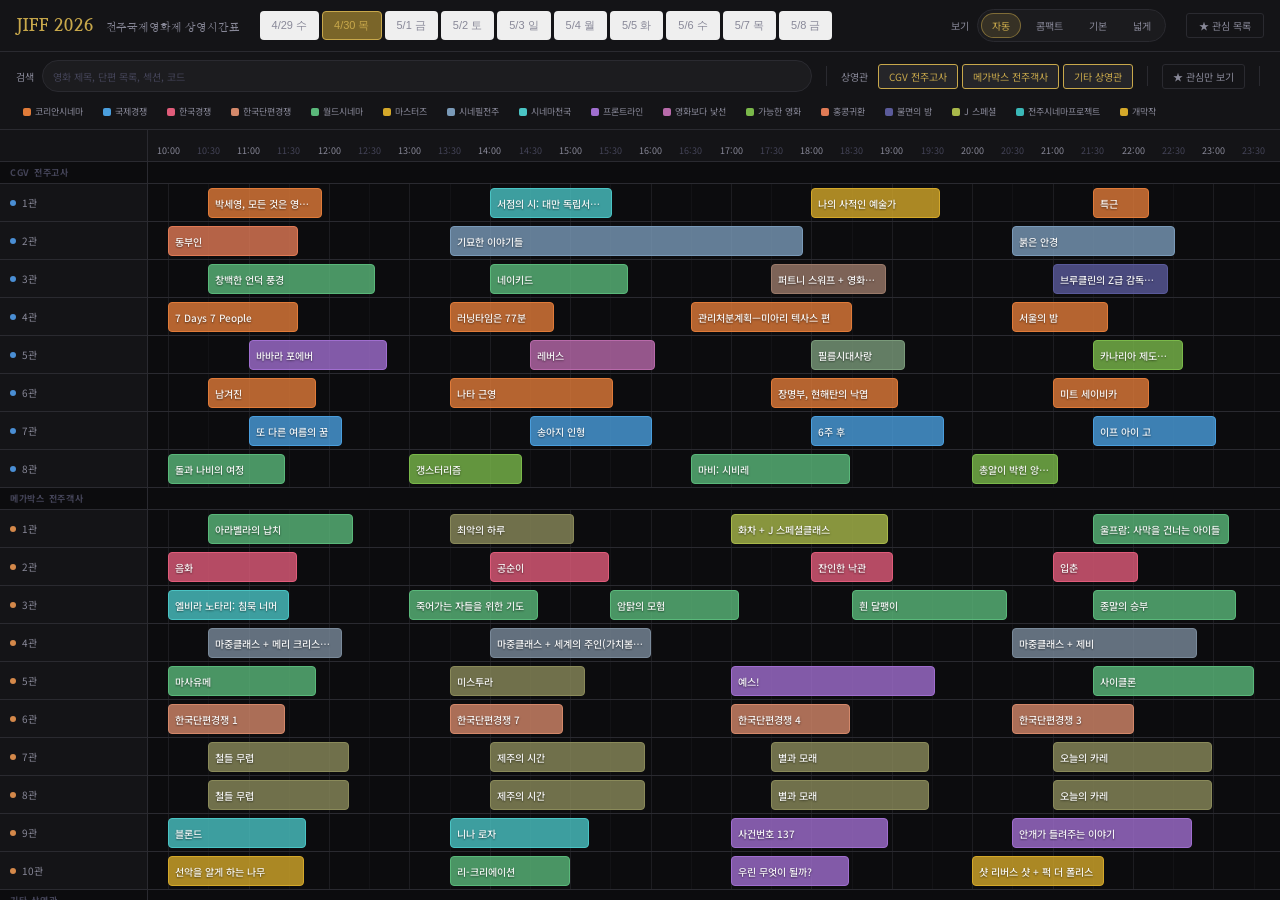
==== commit ab7f5d45: "chore: add schedule search highlighting" ====
--- a/jiff2026.html
+++ b/jiff2026.html
@@ -21,6 +21,21 @@
 </div>
 
 <div id="controls">
+  <div class="search-controls">
+    <label class="filter-label" for="searchInput">검색</label>
+    <div class="search-shell">
+      <input
+        id="searchInput"
+        class="search-input"
+        type="search"
+        placeholder="영화 제목, 단편 목록, 섹션, 코드"
+        autocomplete="off"
+        spellcheck="false"
+      >
+      <button type="button" class="search-clear-btn" id="searchClearBtn" aria-label="검색어 지우기">✕</button>
+    </div>
+  </div>
+  <div class="sep"></div>
   <span class="filter-label">상영관</span>
   <div class="venue-filters" id="venueFilters"></div>
   <div class="sep"></div>
--- a/jiff2026/style.css
+++ b/jiff2026/style.css
@@ -77,6 +77,7 @@
   color: var(--text-dim);
   transition: all 0.15s;
   font-weight: 500;
+  position: relative;
 }
 .day-tab:hover { background: var(--surface2); color: var(--text); }
 .day-tab.active {
@@ -84,6 +85,25 @@
   border-color: var(--accent);
   color: var(--accent);
 }
+.day-tab.has-search-match {
+  color: var(--text);
+  border-color: rgba(200,168,75,0.28);
+  background: rgba(200,168,75,0.08);
+}
+.day-tab.has-search-match::after {
+  content: '';
+  position: absolute;
+  top: 5px;
+  right: 5px;
+  width: 5px;
+  height: 5px;
+  border-radius: 50%;
+  background: var(--accent);
+  box-shadow: 0 0 10px rgba(200,168,75,0.7);
+}
+.day-tab.active.has-search-match {
+  box-shadow: 0 0 0 1px rgba(200,168,75,0.28);
+}
 
 /* CONTROLS BAR */
 #controls {
@@ -95,6 +115,61 @@
   gap: 10px;
   align-items: center;
   flex-wrap: wrap;
+}
+.search-controls {
+  display: flex;
+  align-items: center;
+  gap: 8px;
+  flex: 1 1 320px;
+  min-width: 240px;
+}
+.search-shell {
+  display: flex;
+  align-items: center;
+  gap: 6px;
+  min-width: 0;
+  flex: 1 1 auto;
+  padding: 4px 6px 4px 10px;
+  border-radius: 999px;
+  border: 1px solid var(--border);
+  background: rgba(255,255,255,0.035);
+}
+.search-shell:focus-within {
+  border-color: rgba(200,168,75,0.45);
+  box-shadow: 0 0 0 1px rgba(200,168,75,0.12);
+}
+.search-input {
+  flex: 1 1 auto;
+  min-width: 0;
+  border: 0;
+  outline: 0;
+  background: transparent;
+  color: var(--text);
+  font-size: var(--font-ui);
+  font-family: inherit;
+}
+.search-input::placeholder {
+  color: var(--text-faint);
+}
+.search-clear-btn {
+  width: 22px;
+  height: 22px;
+  border-radius: 999px;
+  border: 1px solid transparent;
+  background: transparent;
+  color: var(--text-faint);
+  font-size: var(--font-ui);
+  cursor: pointer;
+  flex-shrink: 0;
+  transition: all 0.15s;
+}
+.search-clear-btn:hover {
+  color: var(--text);
+  border-color: rgba(200,168,75,0.35);
+}
+.search-clear-btn.hidden {
+  visibility: hidden;
+  pointer-events: none;
 }
 .filter-label { color: var(--text-dim); font-size: var(--font-ui); white-space: nowrap; }
 .venue-filters { display: flex; gap: 4px; flex-wrap: wrap; }
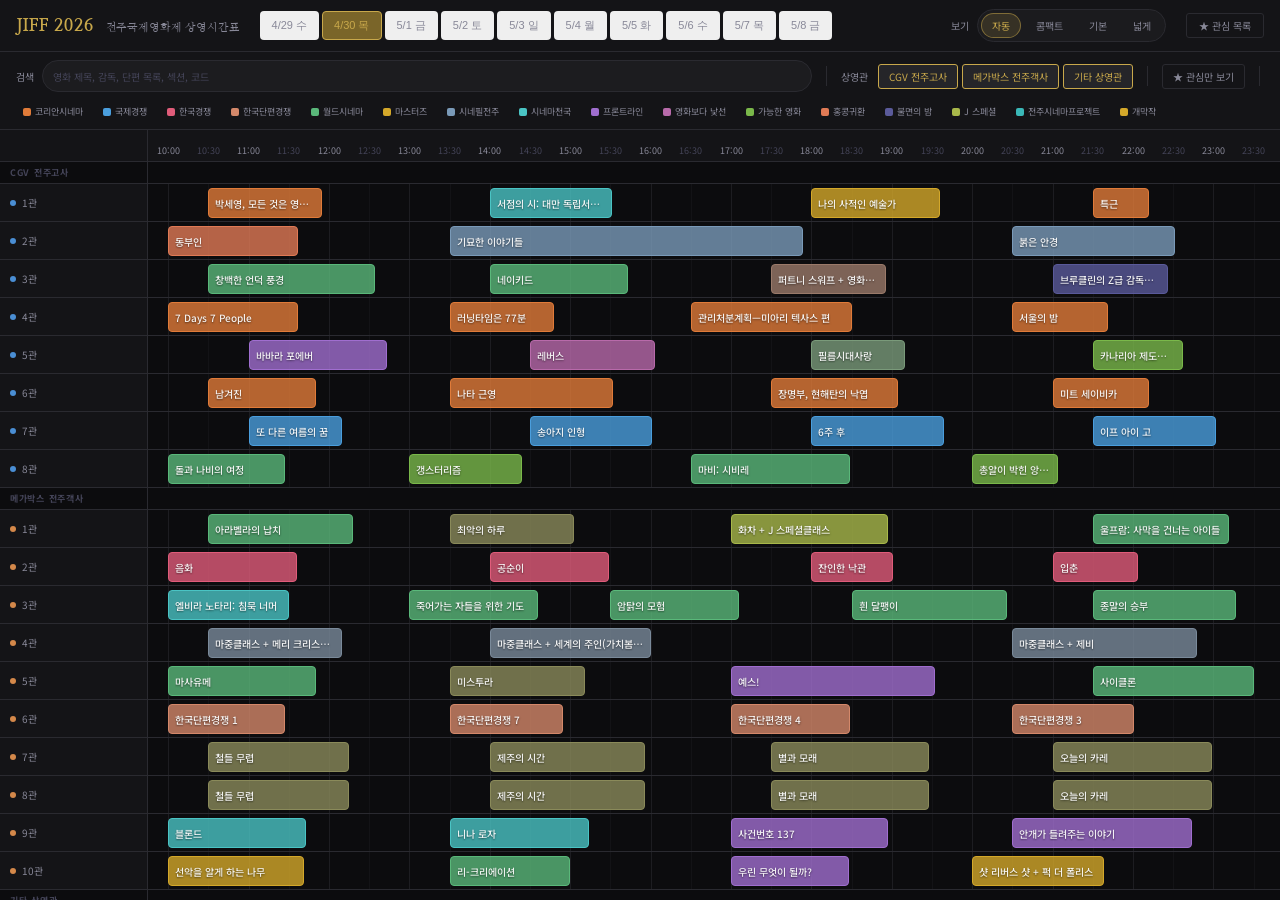
==== commit ff225b5f: "chore: add director lookup sync" ====
--- a/jiff2026.html
+++ b/jiff2026.html
@@ -28,7 +28,7 @@
         id="searchInput"
         class="search-input"
         type="search"
-        placeholder="영화 제목, 단편 목록, 섹션, 코드"
+        placeholder="영화 제목, 감독, 단편 목록, 섹션, 코드"
         autocomplete="off"
         spellcheck="false"
       >
@@ -67,6 +67,7 @@
 
 <script defer src="./jiff2026/data.js"></script>
 <script defer src="./jiff2026/config.js"></script>
+<script defer src="./jiff2026/directors.js"></script>
 <script defer src="./jiff2026/app.js"></script>
 </body>
 </html>
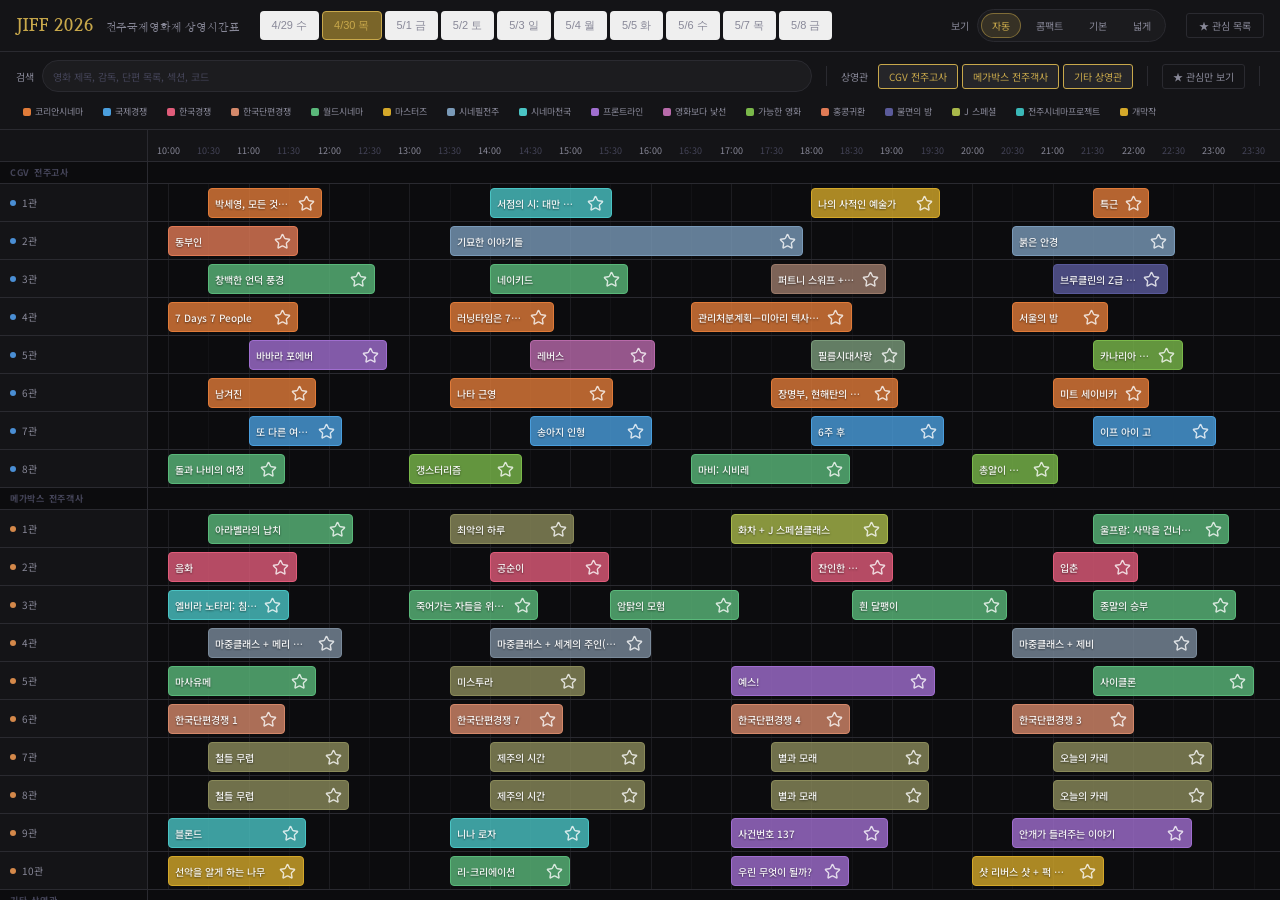
==== commit 4c56343c: "chore: separate grouped schedule detail flow" ====
--- a/jiff2026.html
+++ b/jiff2026.html
@@ -57,10 +57,23 @@
 
 <div id="tooltip"></div>
 <div id="overlay"></div>
+<div id="detail-chooser-panel" role="dialog" aria-modal="true" aria-hidden="true" aria-labelledby="detailChooserTitle">
+  <div class="dc-header">
+    <div class="dc-heading">
+      <h3 id="detailChooserTitle">상영작 목록</h3>
+      <p class="dc-subtitle" id="detailChooserSubtitle"></p>
+    </div>
+    <button type="button" class="dc-close" id="detailChooserCloseBtn" aria-label="상영작 목록 닫기">✕</button>
+  </div>
+  <div id="detailChooserList"></div>
+</div>
 <div id="bookmarks-panel">
   <div class="bp-header">
     <h3>★ 관심 목록</h3>
-    <button type="button" class="bp-close" id="bookmarksCloseBtn" aria-label="관심 목록 닫기">✕</button>
+    <div class="bp-actions">
+      <button type="button" class="bp-download" id="bookmarksDownloadBtn">CSV 내려받기</button>
+      <button type="button" class="bp-close" id="bookmarksCloseBtn" aria-label="관심 목록 닫기">✕</button>
+    </div>
   </div>
   <div id="bookmarks-list"></div>
 </div>
--- a/jiff2026/style.css
+++ b/jiff2026/style.css
@@ -85,11 +85,6 @@
   border-color: var(--accent);
   color: var(--accent);
 }
-.day-tab.has-search-match {
-  color: var(--text);
-  border-color: rgba(200,168,75,0.28);
-  background: rgba(200,168,75,0.08);
-}
 .day-tab.has-search-match::after {
   content: '';
   position: absolute;
@@ -98,11 +93,8 @@
   width: 5px;
   height: 5px;
   border-radius: 50%;
-  background: var(--accent);
-  box-shadow: 0 0 10px rgba(200,168,75,0.7);
-}
-.day-tab.active.has-search-match {
-  box-shadow: 0 0 0 1px rgba(200,168,75,0.28);
+  background: #ff6b57;
+  box-shadow: 0 0 10px rgba(255,107,87,0.85);
 }
 
 /* CONTROLS BAR */
@@ -148,6 +140,14 @@
   font-size: var(--font-ui);
   font-family: inherit;
 }
+.search-input::-webkit-search-cancel-button,
+.search-input::-webkit-search-decoration,
+.search-input::-webkit-search-results-button,
+.search-input::-webkit-search-results-decoration {
+  -webkit-appearance: none;
+  appearance: none;
+  display: none;
+}
 .search-input::placeholder {
   color: var(--text-faint);
 }
@@ -418,19 +418,25 @@
   z-index: 1;
   min-width: 4px;
 }
+.film-block.no-detail-action {
+  cursor: default;
+}
+.film-block.no-detail-action:hover {
+  filter: brightness(1.08);
+  transform: none;
+}
+.film-block.has-bookmark-toggle {
+  padding-right: 30px;
+}
 .film-block:hover {
   filter: brightness(1.25);
   transform: scaleY(1.05);
   z-index: 100;
 }
-.film-block.bookmarked::after {
-  content: '★';
-  position: absolute;
-  top: 1px;
-  right: 3px;
-  font-size: var(--font-tiny);
-  color: #fff;
-  opacity: 0.9;
+.film-block.bookmark-hovering:hover {
+  filter: none;
+  transform: none;
+  z-index: 100;
 }
 .film-title-text {
   font-size: var(--font-small);
@@ -442,6 +448,51 @@
   text-shadow: 0 1px 2px rgba(0,0,0,0.5);
   pointer-events: none;
   flex: 1;
+}
+.film-bookmark-toggle {
+  position: absolute;
+  top: 0;
+  right: 0;
+  bottom: 0;
+  width: 30px;
+  height: auto;
+  display: inline-flex;
+  align-items: center;
+  justify-content: center;
+  padding: 0;
+  background: none;
+  border: none;
+  color: rgba(255,255,255,0.92);
+  cursor: pointer;
+  opacity: 0.85;
+  transition: opacity 0.15s, color 0.15s, transform 0.15s, filter 0.15s;
+}
+.film-bookmark-toggle:hover {
+  opacity: 1;
+  color: #fff2b3;
+  transform: scale(1.08);
+  filter: drop-shadow(0 0 5px rgba(255,242,179,0.72));
+}
+.film-bookmark-toggle.is-active {
+  color: #f4d56a;
+}
+.film-bookmark-toggle.is-active:hover {
+  color: #ffe27d;
+  filter: drop-shadow(0 0 6px rgba(255,226,125,0.85));
+}
+.film-bookmark-icon {
+  width: 17px;
+  height: 17px;
+  display: block;
+  pointer-events: none;
+  fill: none;
+  stroke: currentColor;
+  stroke-width: 2;
+  stroke-linecap: round;
+  stroke-linejoin: round;
+}
+.film-bookmark-toggle.is-active .film-bookmark-icon {
+  fill: currentColor;
 }
 
 /* TOOLTIP */
@@ -468,6 +519,101 @@
 .tt-tag.gv { background: rgba(200,168,75,0.2); color: var(--accent); }
 .tt-bookmark-hint { font-size: var(--font-tiny); color: var(--text-faint); margin-top: 6px; text-align: right; }
 
+/* DETAIL CHOOSER */
+#detail-chooser-panel {
+  position: fixed;
+  top: 50%;
+  left: 50%;
+  width: min(420px, calc(100vw - 32px));
+  max-height: min(72vh, 640px);
+  background: var(--surface);
+  border: 1px solid var(--border);
+  border-radius: 14px;
+  box-shadow: 0 20px 50px rgba(0,0,0,0.42);
+  z-index: 220;
+  display: flex;
+  flex-direction: column;
+  opacity: 0;
+  pointer-events: none;
+  transform: translate(-50%, -48%) scale(0.98);
+  transition: opacity 0.18s ease, transform 0.18s ease;
+}
+#detail-chooser-panel.open {
+  opacity: 1;
+  pointer-events: auto;
+  transform: translate(-50%, -50%) scale(1);
+}
+.dc-header {
+  display: flex;
+  align-items: flex-start;
+  justify-content: space-between;
+  gap: 16px;
+  padding: 18px 18px 12px;
+  border-bottom: 1px solid var(--border);
+}
+.dc-heading {
+  min-width: 0;
+}
+.dc-heading h3 {
+  font-size: var(--font-tooltip-title);
+  font-family: 'Nanum Myeongjo', serif;
+  color: var(--text);
+  margin-bottom: 4px;
+}
+.dc-subtitle {
+  font-size: var(--font-tiny);
+  color: var(--text-dim);
+  line-height: 1.6;
+}
+.dc-close {
+  flex-shrink: 0;
+  background: none;
+  border: none;
+  color: var(--text-dim);
+  cursor: pointer;
+  font-size: var(--font-logo);
+  line-height: 1;
+  transition: color 0.15s ease, transform 0.15s ease;
+}
+.dc-close:hover {
+  color: var(--text);
+  transform: scale(1.05);
+}
+#detailChooserList {
+  padding: 12px 18px 18px;
+  overflow-y: auto;
+  display: flex;
+  flex-direction: column;
+  gap: 10px;
+}
+.dc-item {
+  display: flex;
+  flex-direction: column;
+  gap: 4px;
+  padding: 12px 14px;
+  background: var(--surface2);
+  border: 1px solid var(--border);
+  border-radius: 10px;
+  text-decoration: none;
+  transition: border-color 0.15s ease, background 0.15s ease, transform 0.15s ease, box-shadow 0.15s ease;
+}
+.dc-item:hover {
+  background: var(--surface3);
+  border-color: rgba(200,168,75,0.32);
+  transform: translateY(-1px);
+  box-shadow: 0 10px 22px rgba(0,0,0,0.18);
+}
+.dc-item-title {
+  font-size: var(--font-body);
+  font-weight: 600;
+  color: var(--text);
+  line-height: 1.45;
+}
+.dc-item-meta {
+  font-size: var(--font-tiny);
+  color: var(--accent);
+}
+
 /* BOOKMARKS PANEL */
 #bookmarks-panel {
   position: fixed;
@@ -490,6 +636,30 @@
   justify-content: space-between;
 }
 .bp-header h3 { font-size: var(--font-tooltip-title); color: var(--accent); font-family: 'Nanum Myeongjo', serif; }
+.bp-actions {
+  display: flex;
+  align-items: center;
+  gap: 8px;
+}
+.bp-download {
+  padding: 5px 10px;
+  border-radius: 999px;
+  border: 1px solid rgba(200,168,75,0.28);
+  background: rgba(200,168,75,0.08);
+  color: var(--accent);
+  font-size: var(--font-tiny);
+  font-family: inherit;
+  cursor: pointer;
+  transition: all 0.15s;
+}
+.bp-download:hover {
+  border-color: rgba(200,168,75,0.5);
+  background: rgba(200,168,75,0.14);
+}
+.bp-download:disabled {
+  opacity: 0.45;
+  cursor: default;
+}
 .bp-close { background: none; border: none; color: var(--text-dim); cursor: pointer; font-size: var(--font-logo); }
 #bookmarks-list { flex: 1; overflow-y: auto; padding: 8px; }
 .bm-item {
@@ -545,7 +715,7 @@
   pointer-events: none;
 }
 
-/* OVERLAY for bookmarks close */
+/* OVERLAY for panels */
 #overlay {
   display: none;
   position: fixed; inset: 0;
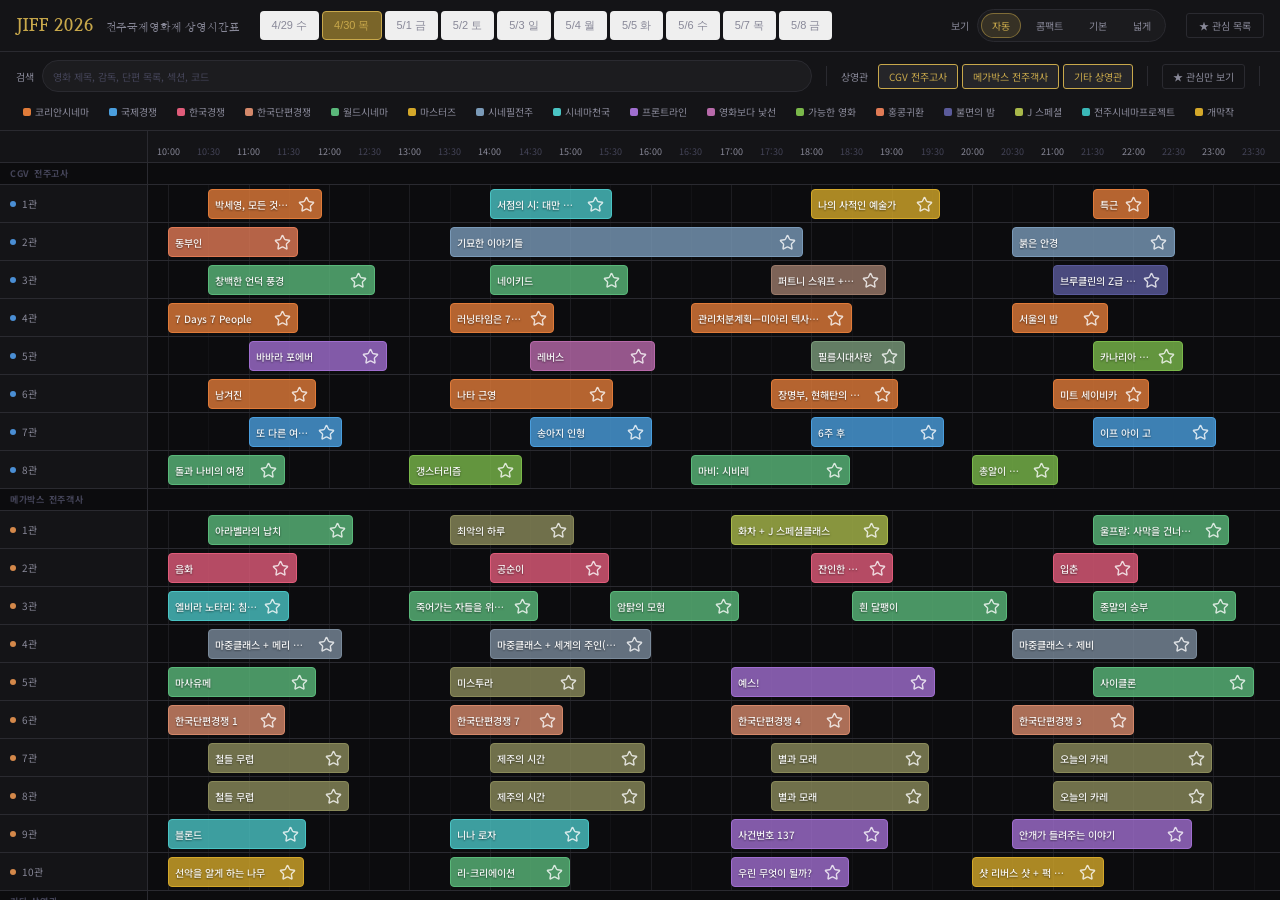
==== commit 0bc654c4: "chore: add schedule favicon set" ====
--- a/jiff2026.html
+++ b/jiff2026.html
@@ -4,6 +4,9 @@
 <meta charset="UTF-8">
 <meta name="viewport" content="width=device-width, initial-scale=1.0">
 <title>JIFF 2026 상영 시간표</title>
+<link rel="shortcut icon" href="./jiff2026/icons/favicon.ico" sizes="16x16 32x32 48x48">
+<link rel="icon" href="./jiff2026/icons/favicon.svg" type="image/svg+xml">
+<link rel="alternate icon" href="./jiff2026/icons/favicon.png" type="image/png">
 <link href="https://fonts.googleapis.com/css2?family=Nanum+Myeongjo:wght@400;700;800&family=Noto+Sans+KR:wght@300;400;500;700&display=swap" rel="stylesheet">
 <link rel="stylesheet" href="./jiff2026/style.css">
 </head>
--- a/jiff2026/style.css
+++ b/jiff2026/style.css
@@ -687,7 +687,7 @@
 }
 .legend-item {
   display: flex; align-items: center; gap: 4px;
-  font-size: var(--font-tiny); color: var(--text-dim);
+  font-size: calc(var(--font-tiny) * 1.1); color: var(--text-dim);
   cursor: pointer;
   padding: 2px 6px;
   background: transparent;
